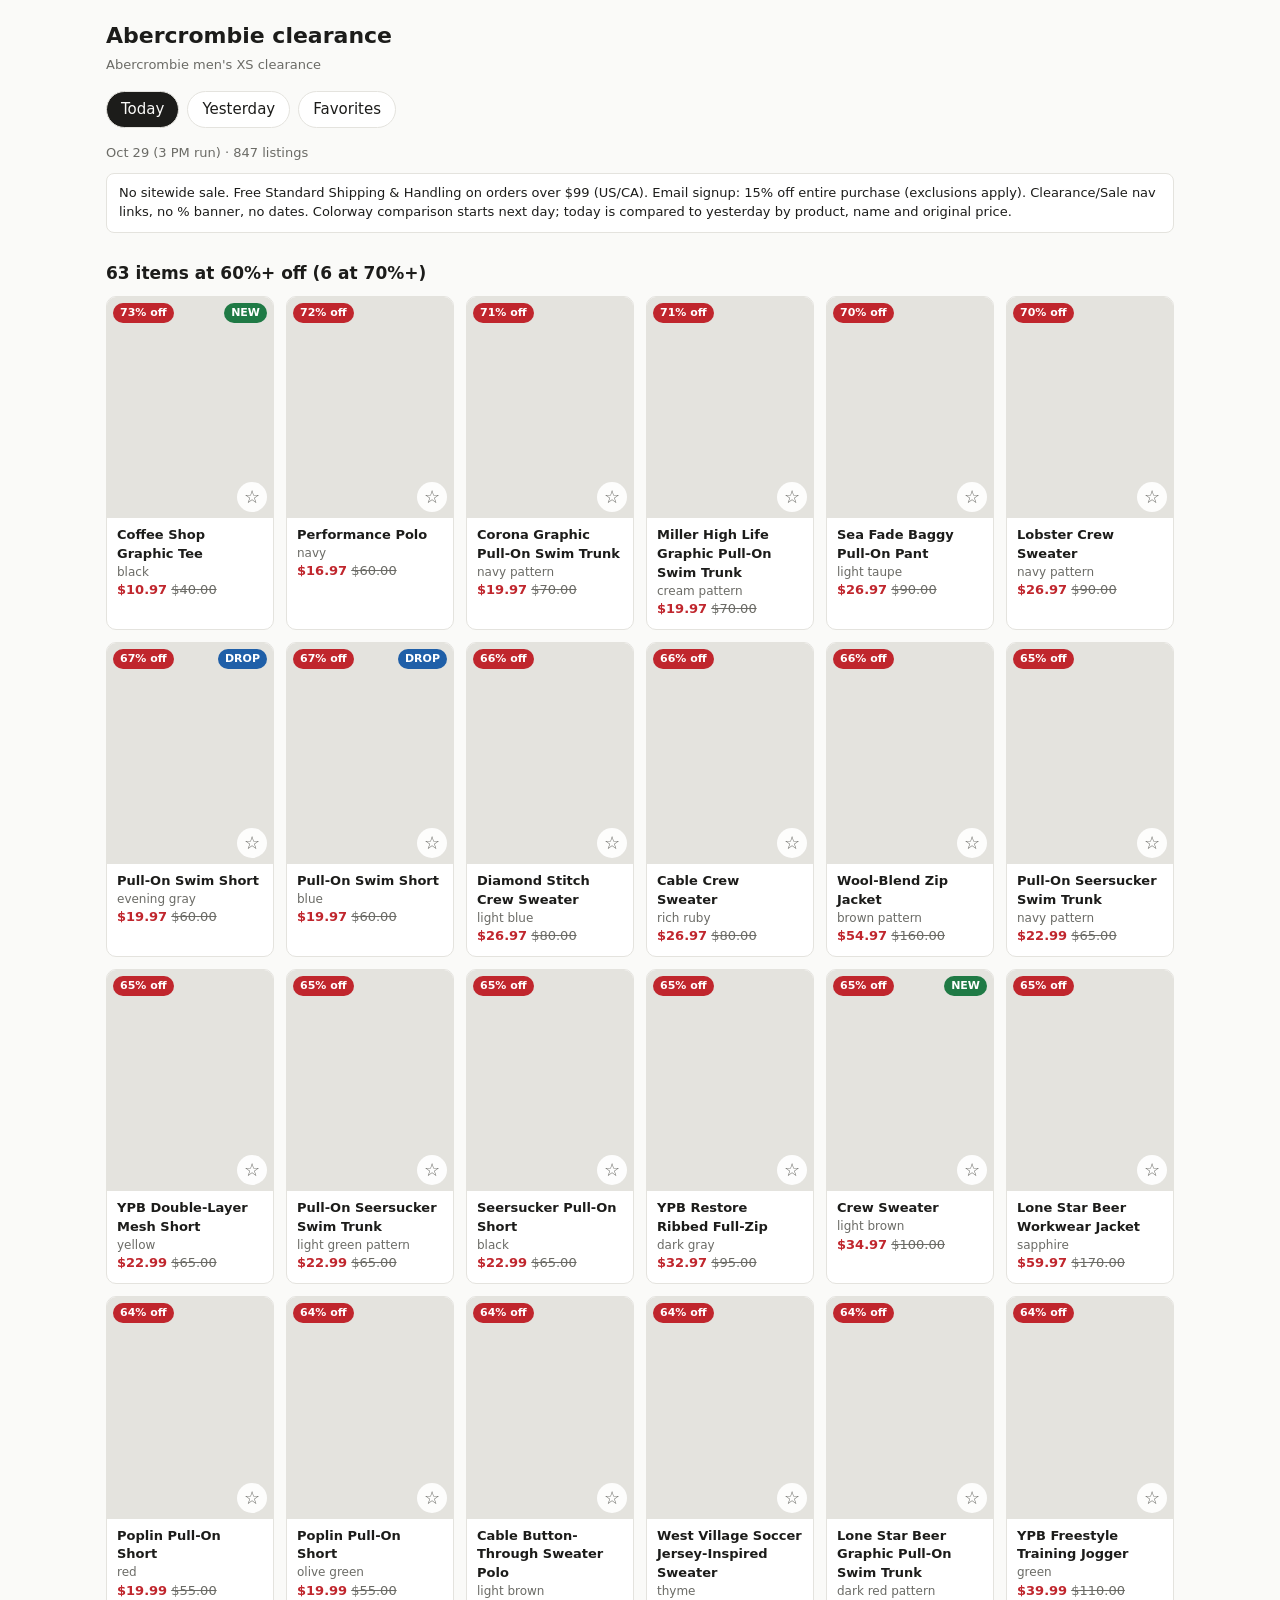
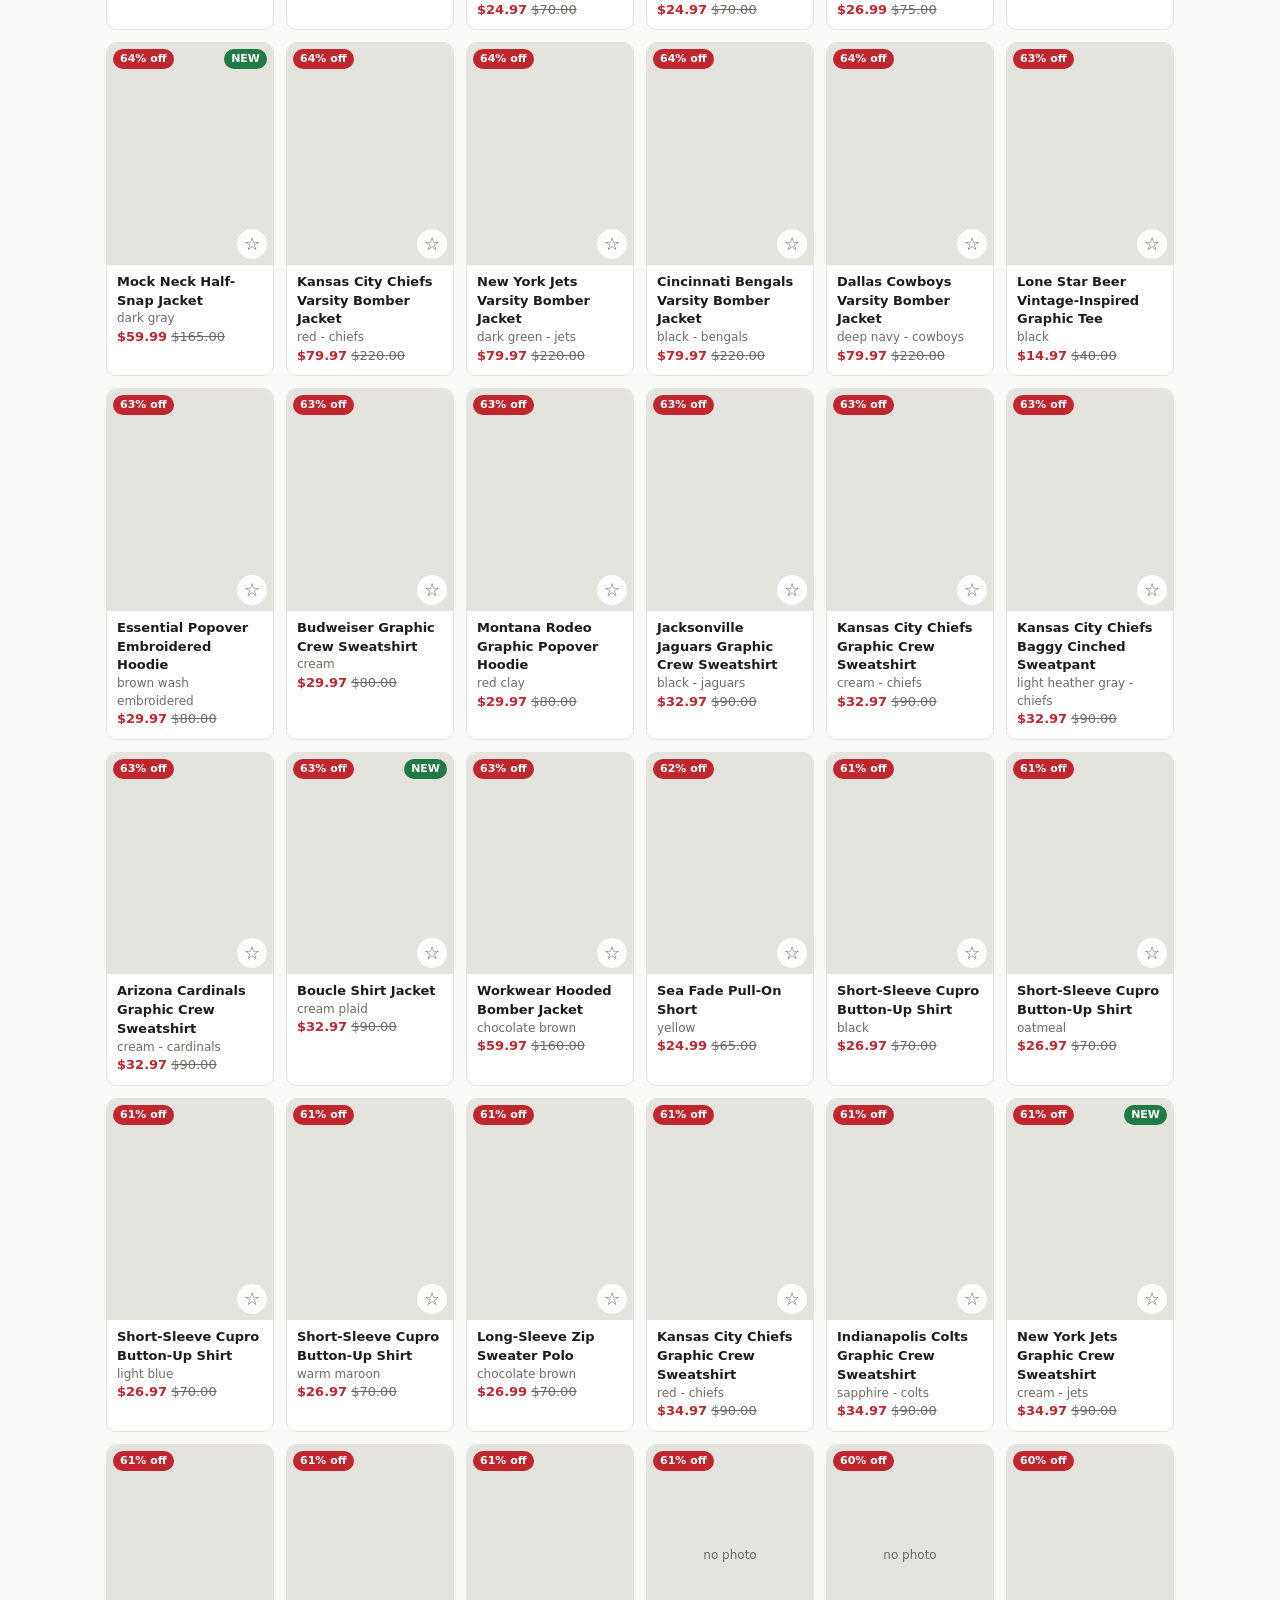
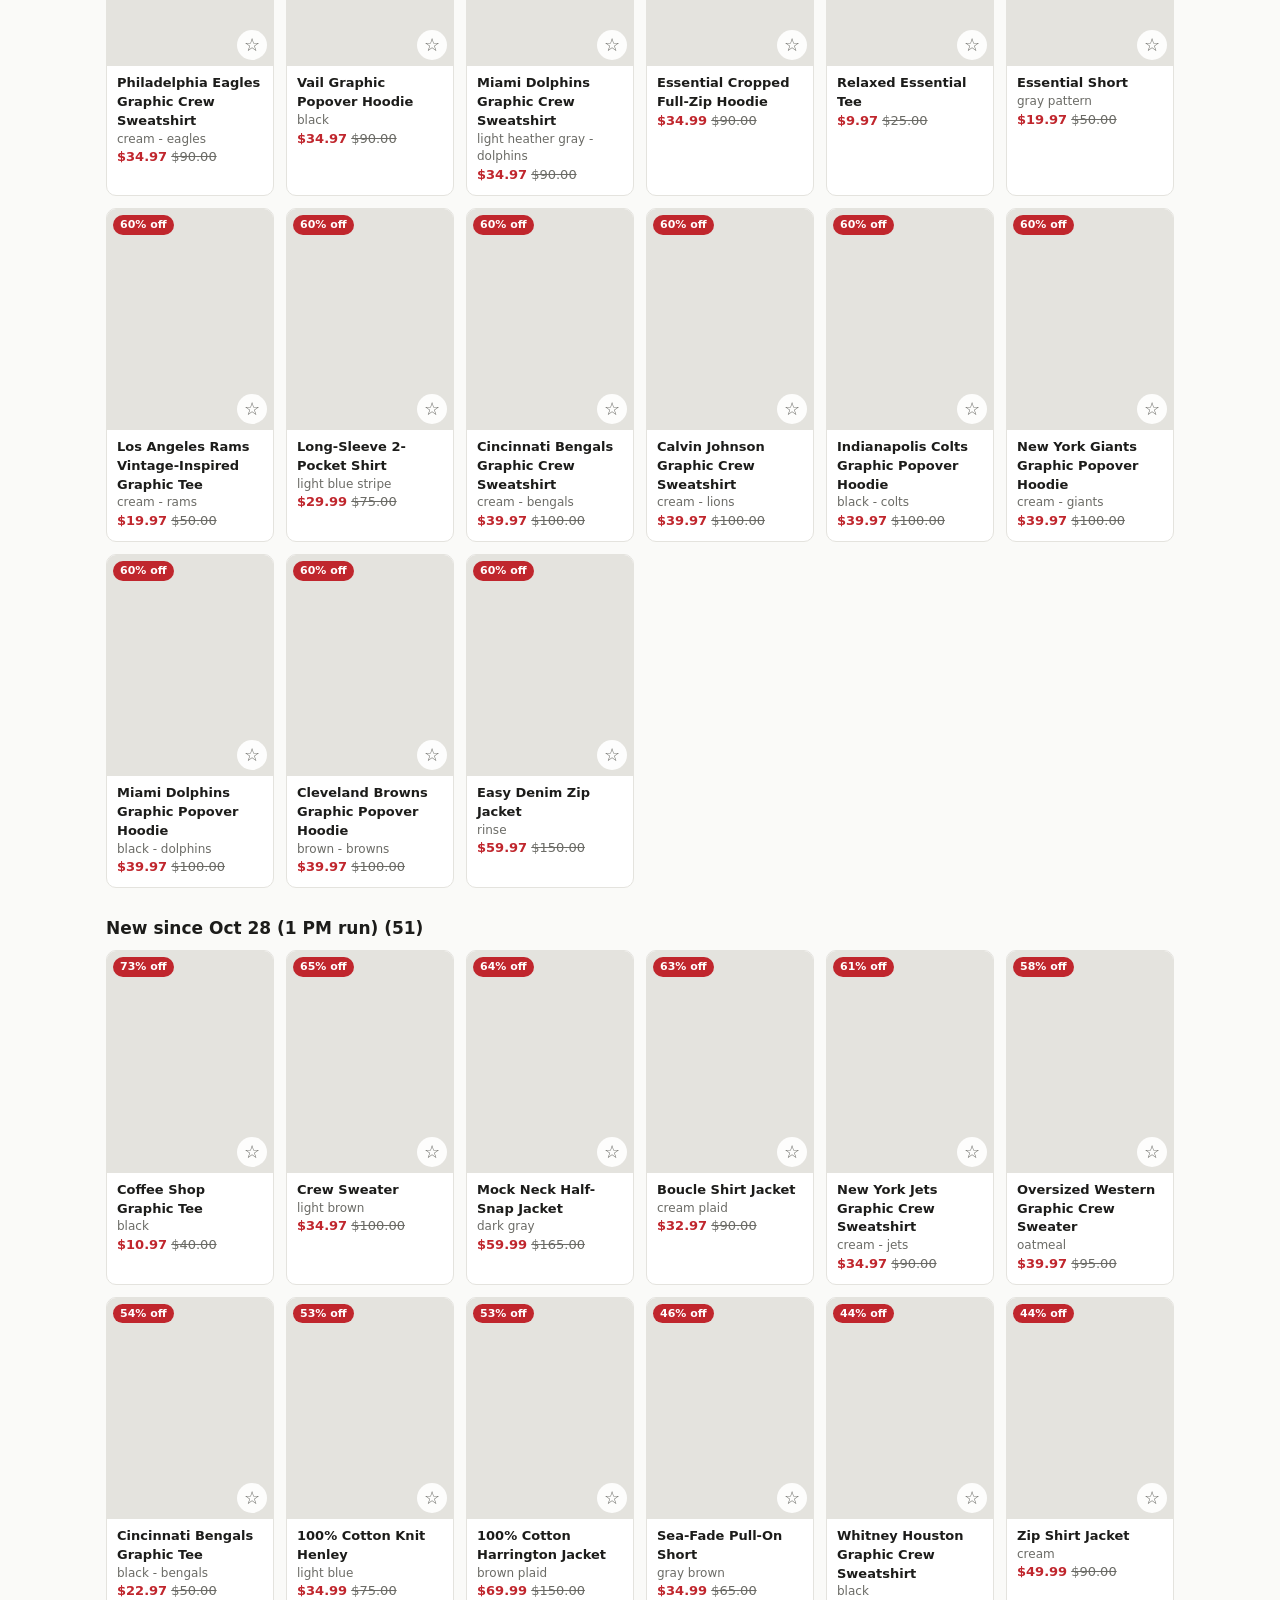
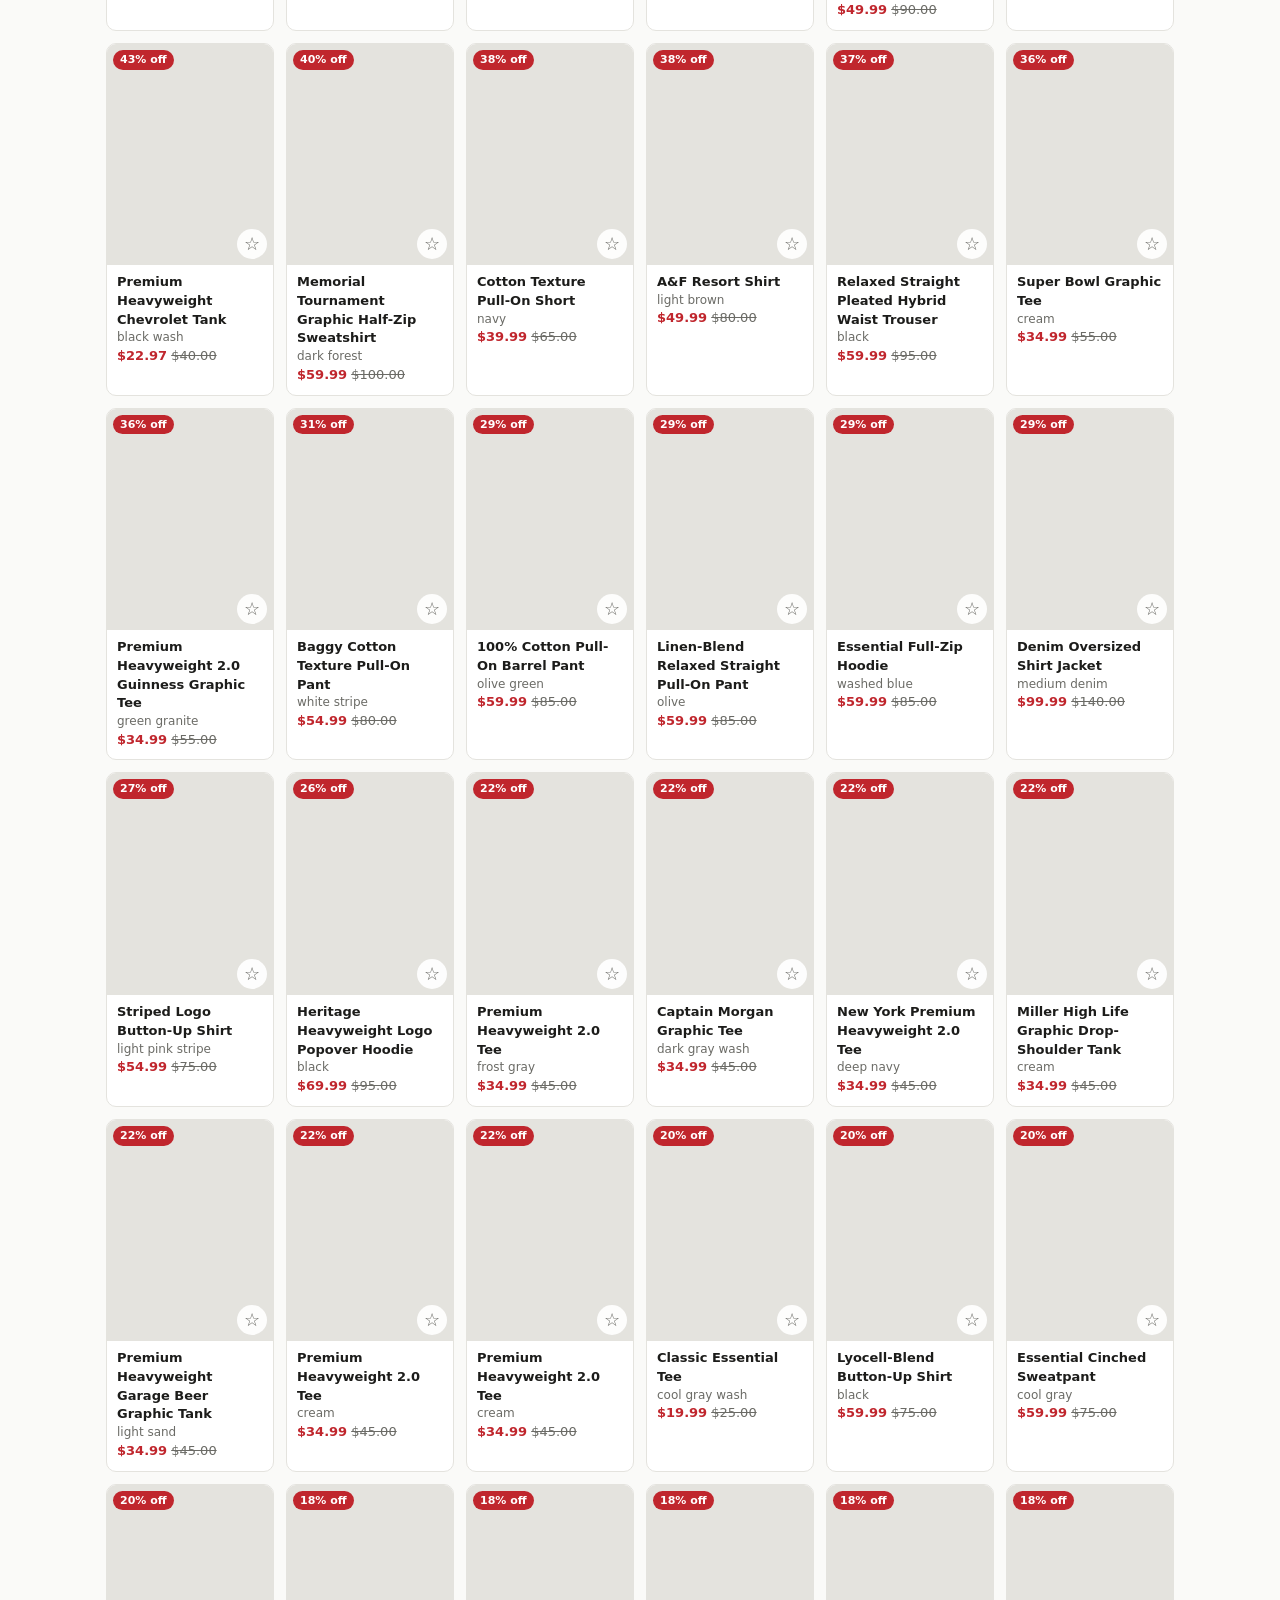
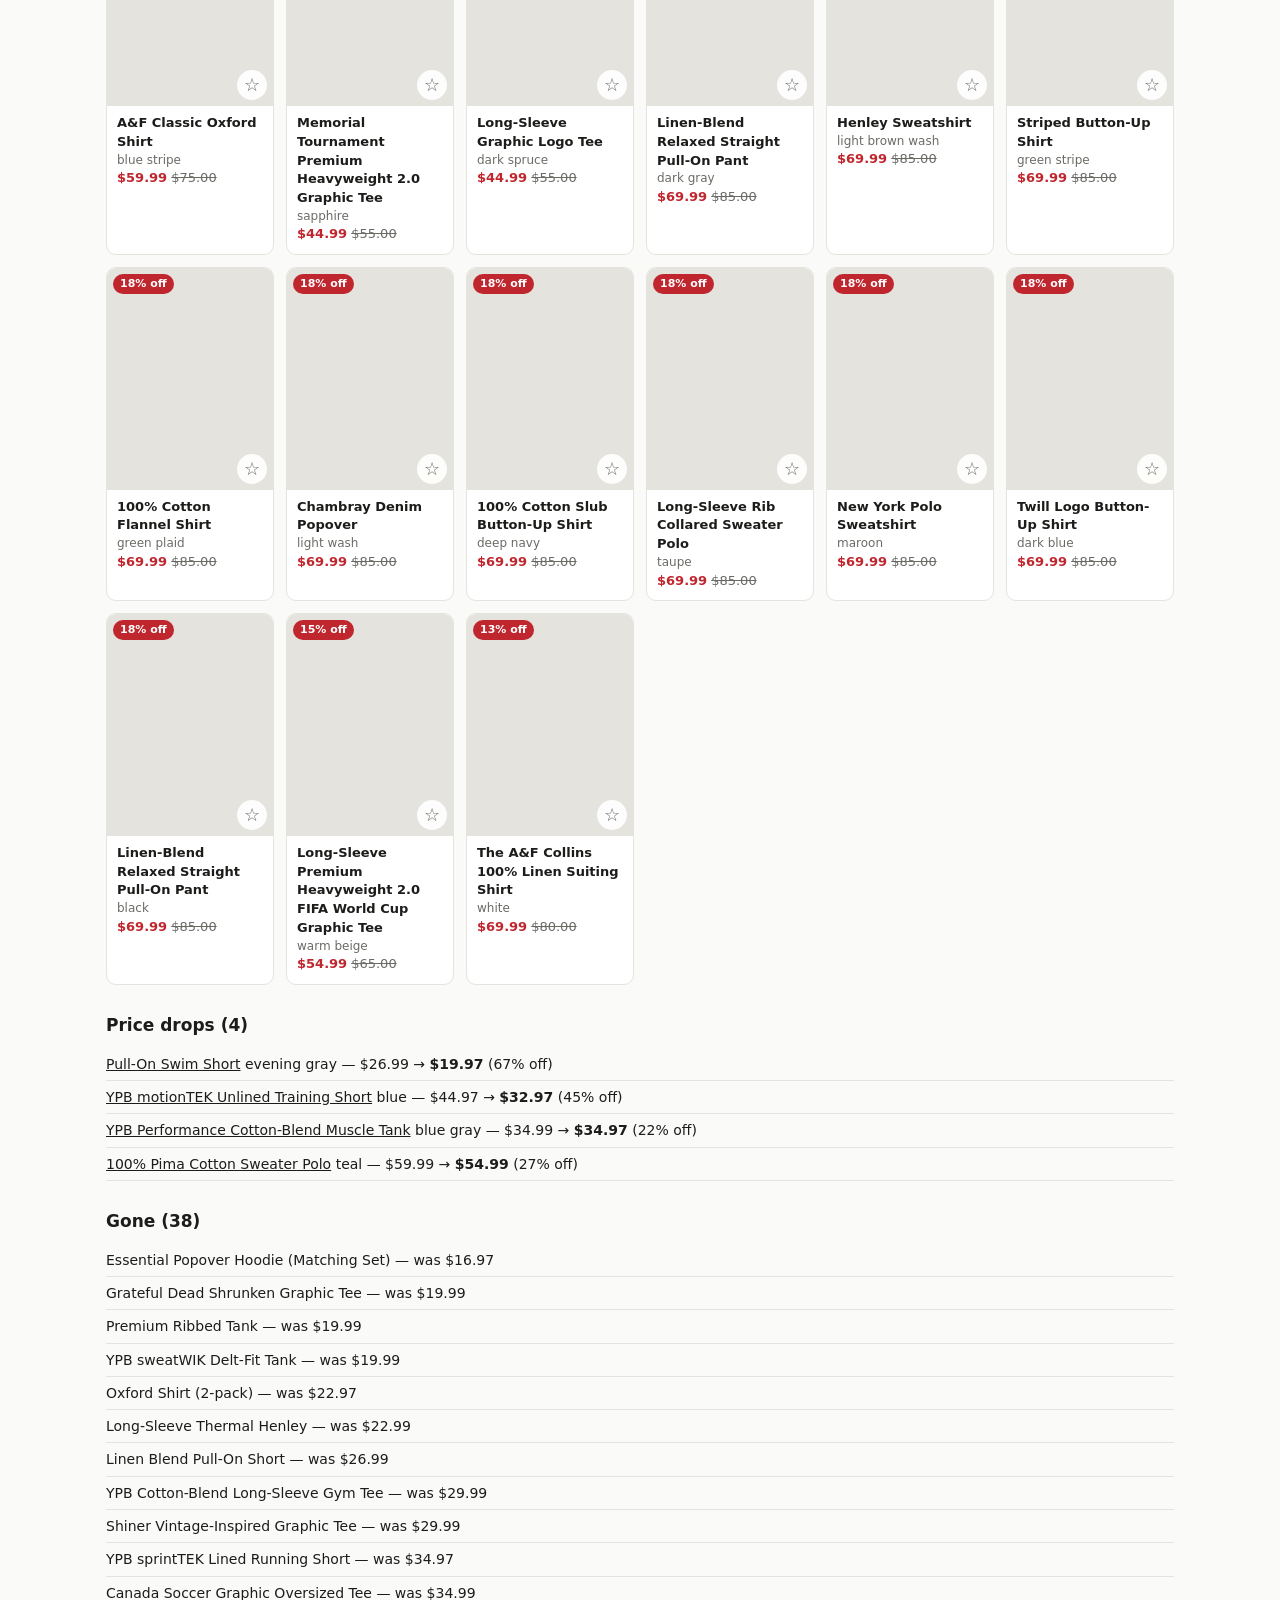
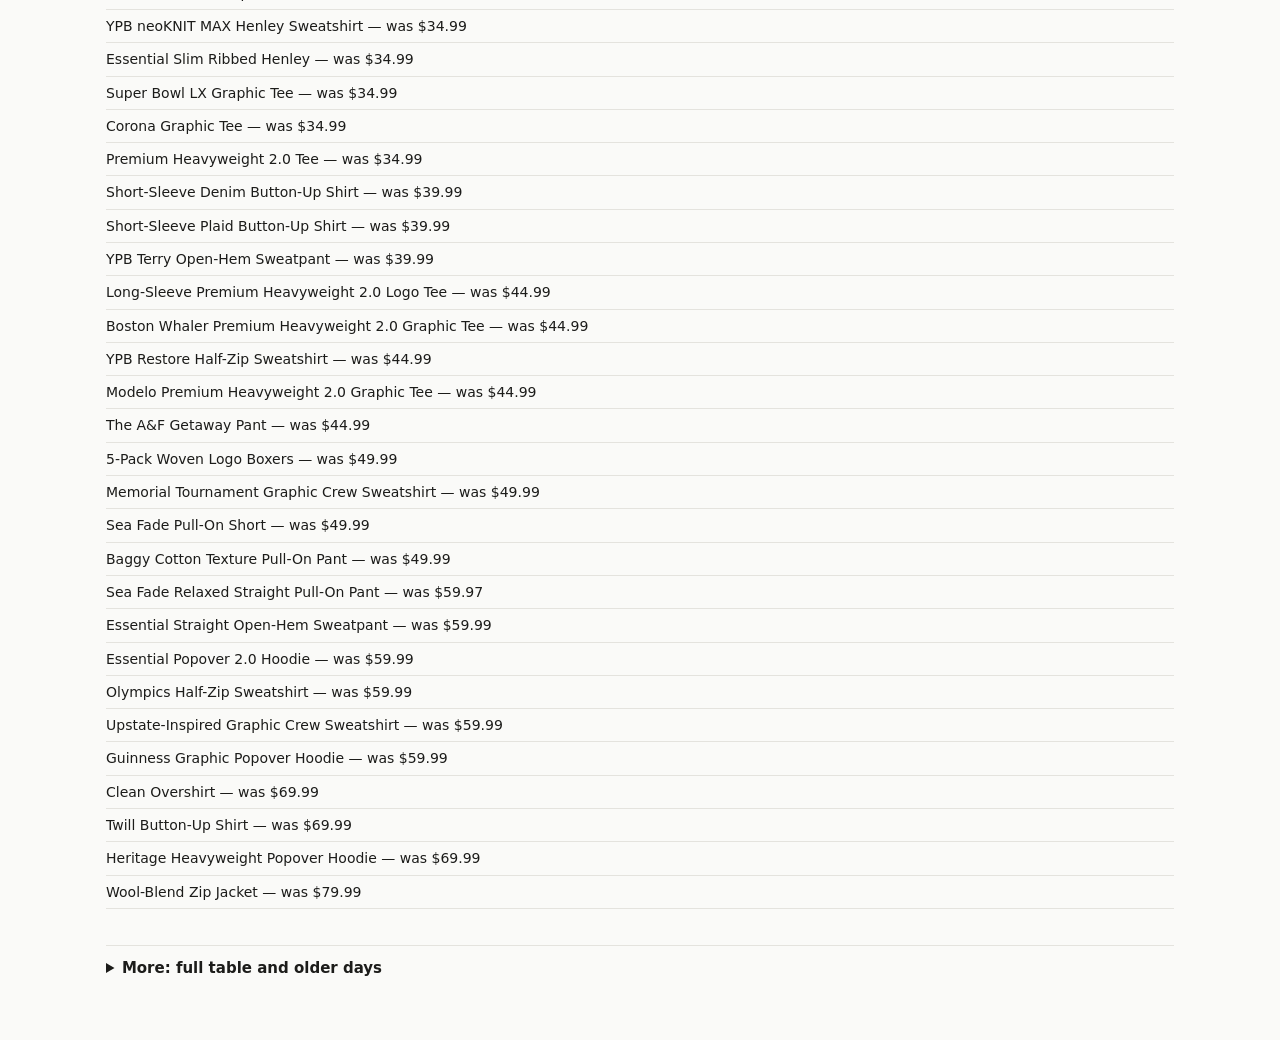
==== index.html @ b58e03b1 "Add favorites with price history over time Star items on cards and table rows (saved in localStorage" ====
<!doctype html><html lang="en"><head><meta charset="utf-8"><meta name="viewport" content="width=device-width,initial-scale=1"><title>Sale Tracker</title><link rel="stylesheet" href="styles.css"></head><body><main>
<h1 id="ttl">Sale tracker</h1><div class="sub">Abercrombie men's XS clearance</div>
<div class="tabs"><button data-k="t" aria-pressed="true">Today</button><button data-k="y">Yesterday</button><button data-k="f">Favorites</button></div>
<div id="view"></div>
<details><summary>More: full table and older days</summary>
<div class="ctl"><input id="q" placeholder="Search name, color, id"><select id="f"><option value="all">All</option><option value="60">60%+ off</option><option value="new">New today</option></select><span id="cnt" class="sub"></span></div>
<div class="tw"><table><thead><tr><th data-k="name">Item</th><th data-k="color">Color</th><th data-k="sale">Sale</th><th data-k="orig">Orig</th><th data-k="pct">Off</th></tr></thead><tbody id="tb"></tbody></table></div>
<h2>Older days</h2><ul class="l" id="older"></ul></details>
</main><script src="app.js"></script></body></html>
---- styles.css ----
:root{--bg:#fafaf8;--fg:#1c1c1a;--mut:#6b6b66;--card:#fff;--bd:#e4e3de;--red:#c0262d;--grn:#1f7a45;--blu:#1f5fa8}
@media(prefers-color-scheme:dark){:root:not([data-theme=light]){color-scheme:dark;--bg:#141413;--fg:#ecebe6;--mut:#9a9992;--card:#1e1e1c;--bd:#33332f;--red:#ff6b70;--grn:#5fd18a;--blu:#6fb1ff}}
/* dark override via toggle */
:root[data-theme=dark]{color-scheme:dark;--bg:#141413;--fg:#ecebe6;--mut:#9a9992;--card:#1e1e1c;--bd:#33332f;--red:#ff6b70;--grn:#5fd18a;--blu:#6fb1ff}
*{box-sizing:border-box}body{margin:0;background:var(--bg);color:var(--fg);font:15px/1.45 system-ui,-apple-system,Segoe UI,sans-serif}
main{max-width:1100px;margin:0 auto;padding-block:20px 60px;padding-left:max(16px,env(safe-area-inset-left,0px));padding-right:max(16px,env(safe-area-inset-right,0px))}
table{min-width:520px}.tw{overflow-x:auto}
h1{font-size:22px;margin:0 0 4px}h2{font-size:17px;margin:28px 0 10px}.sub{color:var(--mut);font-size:13px}
.tabs{display:flex;gap:8px;margin:16px 0}.tabs button{border:1px solid var(--bd);background:var(--card);color:var(--fg);padding:7px 14px;border-radius:99px;font:inherit;cursor:pointer}
.tabs button[aria-pressed=true]{background:var(--fg);color:var(--bg)}
.grid{display:grid;grid-template-columns:repeat(auto-fill,minmax(160px,1fr));gap:12px}
.card{background:var(--card);border:1px solid var(--bd);border-radius:10px;overflow:hidden;text-decoration:none;color:inherit;display:flex;flex-direction:column}
.ph{aspect-ratio:3/4;background:var(--bd);display:flex;align-items:center;justify-content:center;color:var(--mut);font-size:12px;position:relative}
.ph img{width:100%;height:100%;object-fit:cover;display:block}
.tag{position:absolute;top:6px;left:6px;font-size:11px;font-weight:700;padding:2px 7px;border-radius:99px;color:#fff;background:var(--red)}
.tag.n{background:var(--grn);left:auto;right:6px}.tag.d{background:var(--blu);left:auto;right:6px}
.info{padding:8px 10px 10px;font-size:13px}.nm{font-weight:600}.cl{color:var(--mut);font-size:12px}
.pr b{color:var(--red)}.pr s{color:var(--mut);margin-left:4px}
ul.l{list-style:none;padding:0;margin:0}ul.l li{padding:6px 0;border-bottom:1px solid var(--bd);font-size:14px}ul.l a{color:inherit}
.empty{color:var(--mut)}.note{background:var(--card);border:1px solid var(--bd);border-radius:8px;padding:10px 12px;font-size:13px;margin:10px 0}
details{margin-top:36px;border-top:1px solid var(--bd);padding-top:12px}summary{cursor:pointer;font-weight:600}
.ctl{display:flex;flex-wrap:wrap;gap:8px;margin:12px 0}.ctl input,.ctl select{font:inherit;padding:6px 10px;border:1px solid var(--bd);border-radius:6px;background:var(--card);color:var(--fg)}
table{width:100%;border-collapse:collapse;font-size:13px}th,td{text-align:left;padding:5px 6px;border-bottom:1px solid var(--bd)}th{cursor:pointer}td a{color:inherit}

.fav{cursor:pointer;user-select:none;color:#6b6b66;font-size:18px;line-height:1}.fav[aria-pressed=true]{color:#e0a100}
.ph .fav{position:absolute;right:6px;bottom:6px;width:30px;height:30px;border-radius:50%;background:rgba(255,255,255,.92);display:flex;align-items:center;justify-content:center}
td .fav{margin-right:4px}
.hist{margin-top:6px}.spark{display:block;margin-bottom:4px}.spark polyline{fill:none;stroke:var(--blu);stroke-width:1.8;stroke-linejoin:round}
.chg{font-weight:600}.chg.dn{color:var(--grn)}.chg.up{color:var(--red)}.hist .sub{margin-top:2px}
.nw{white-space:nowrap}
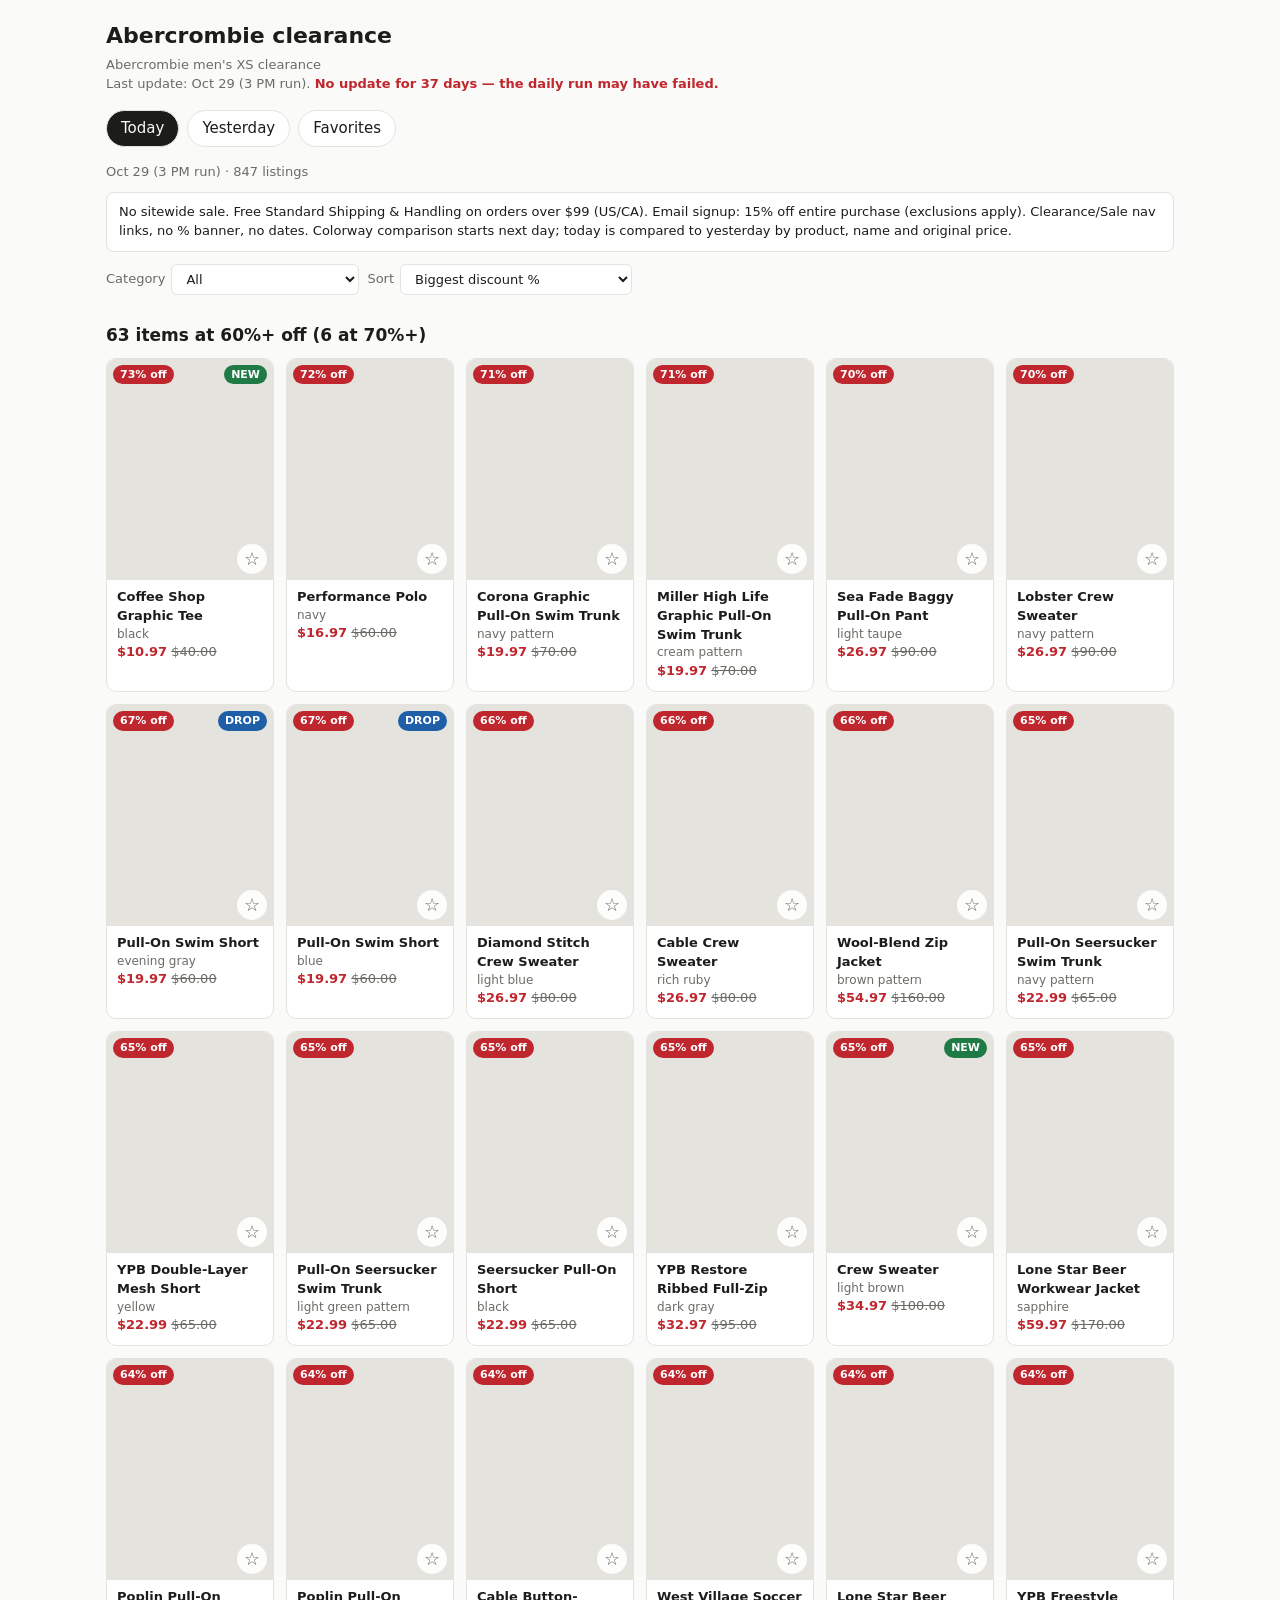
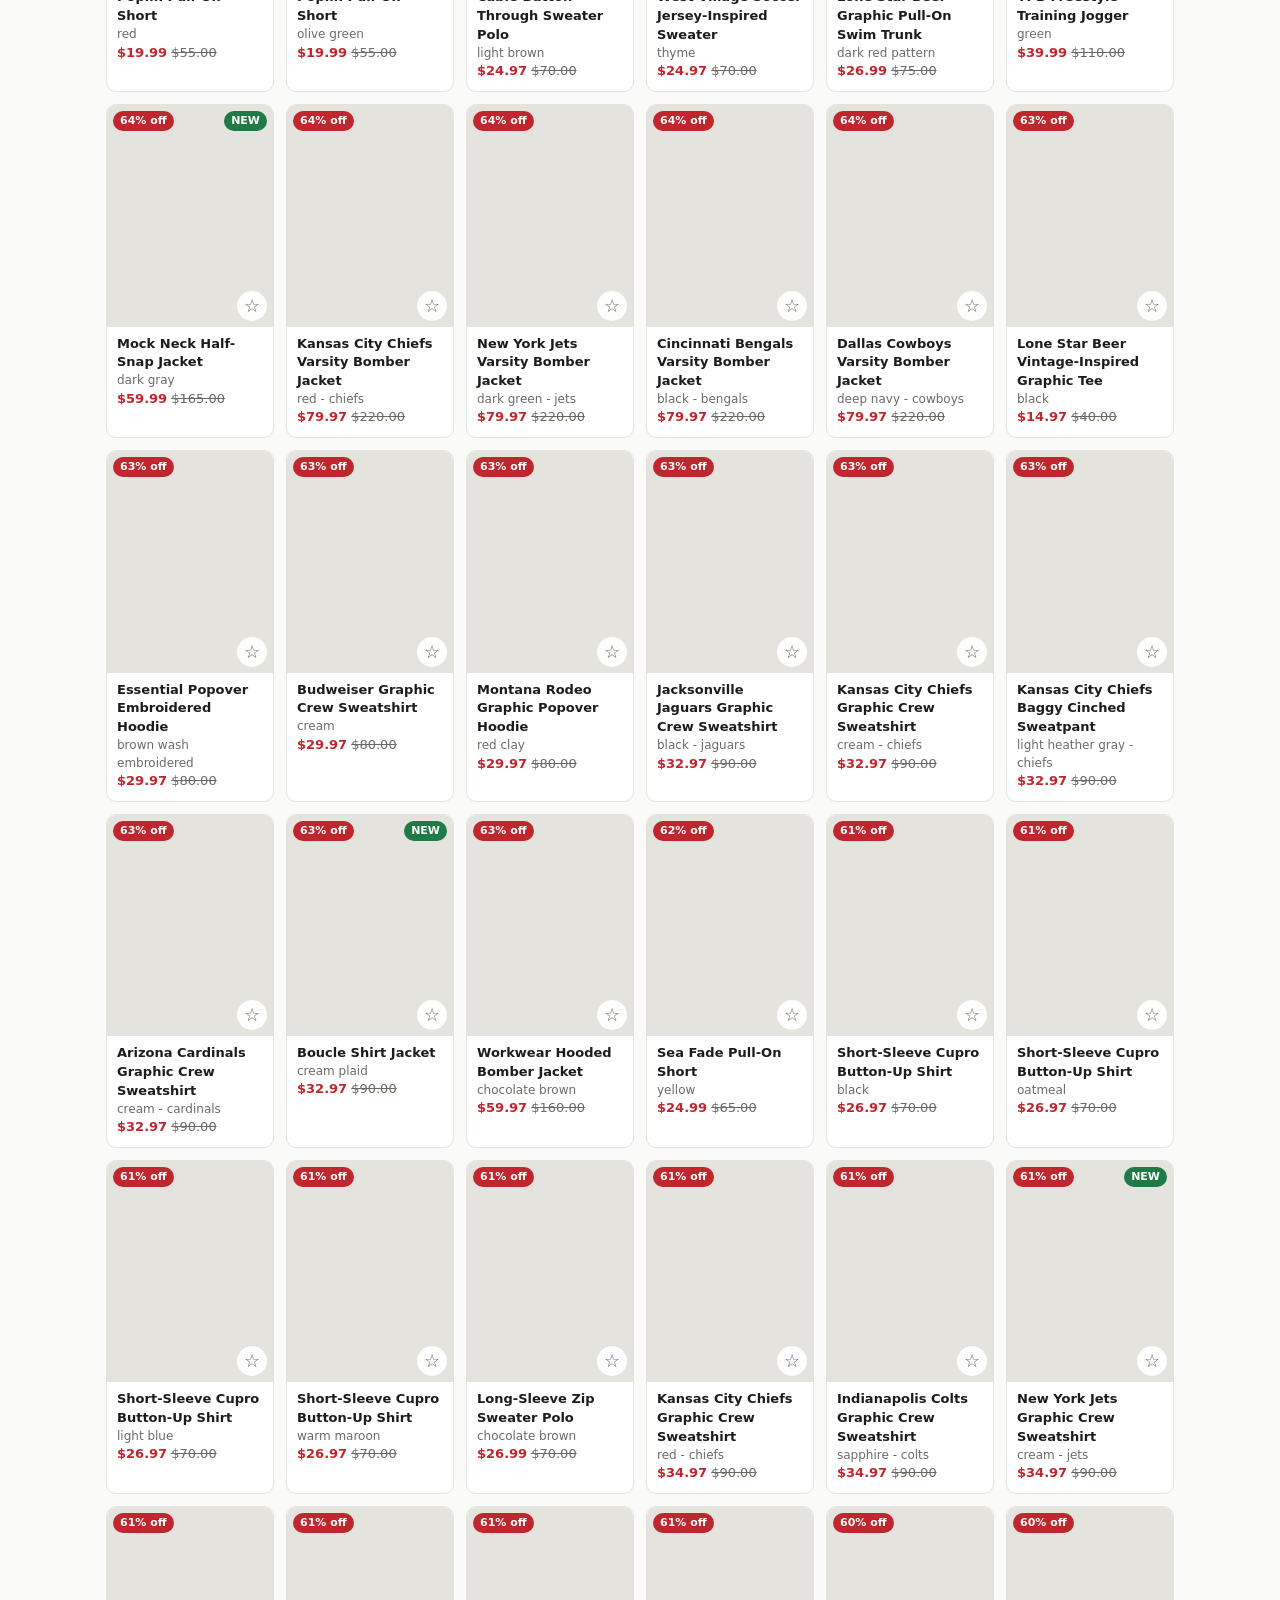
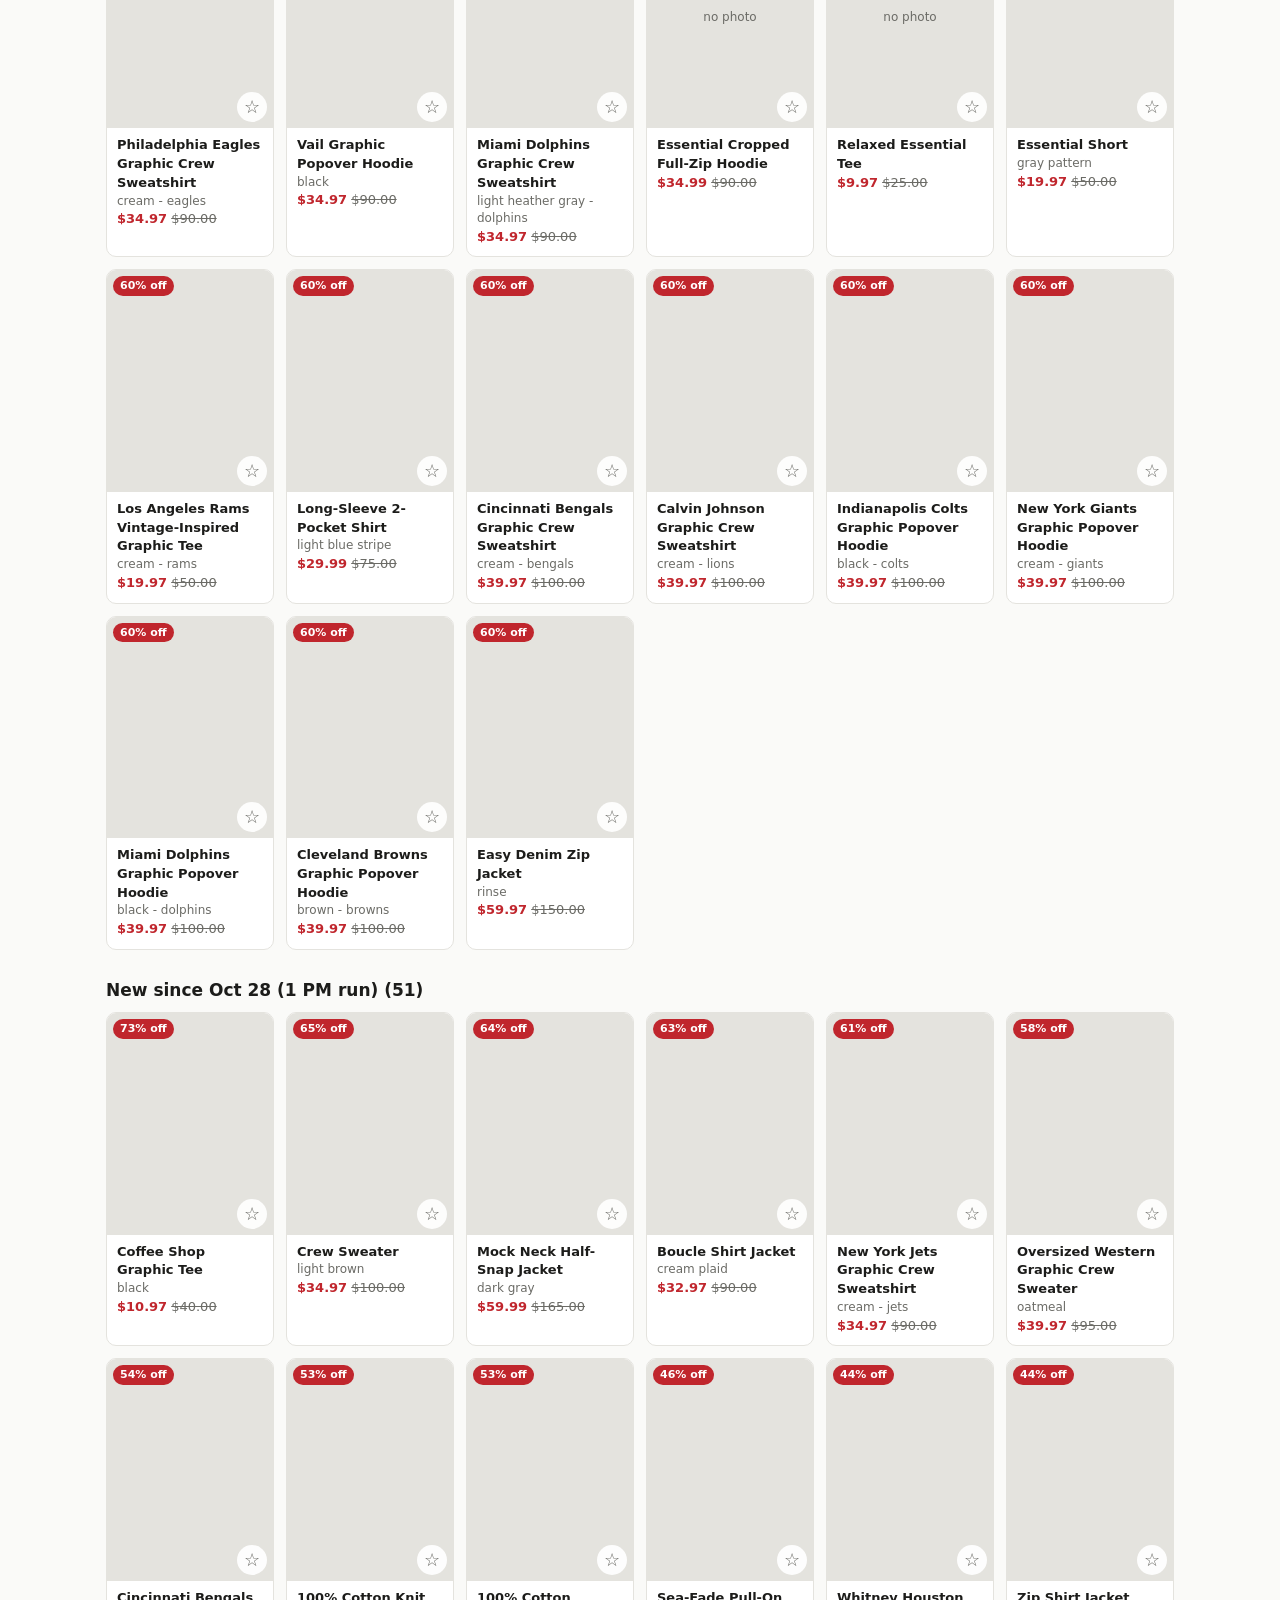
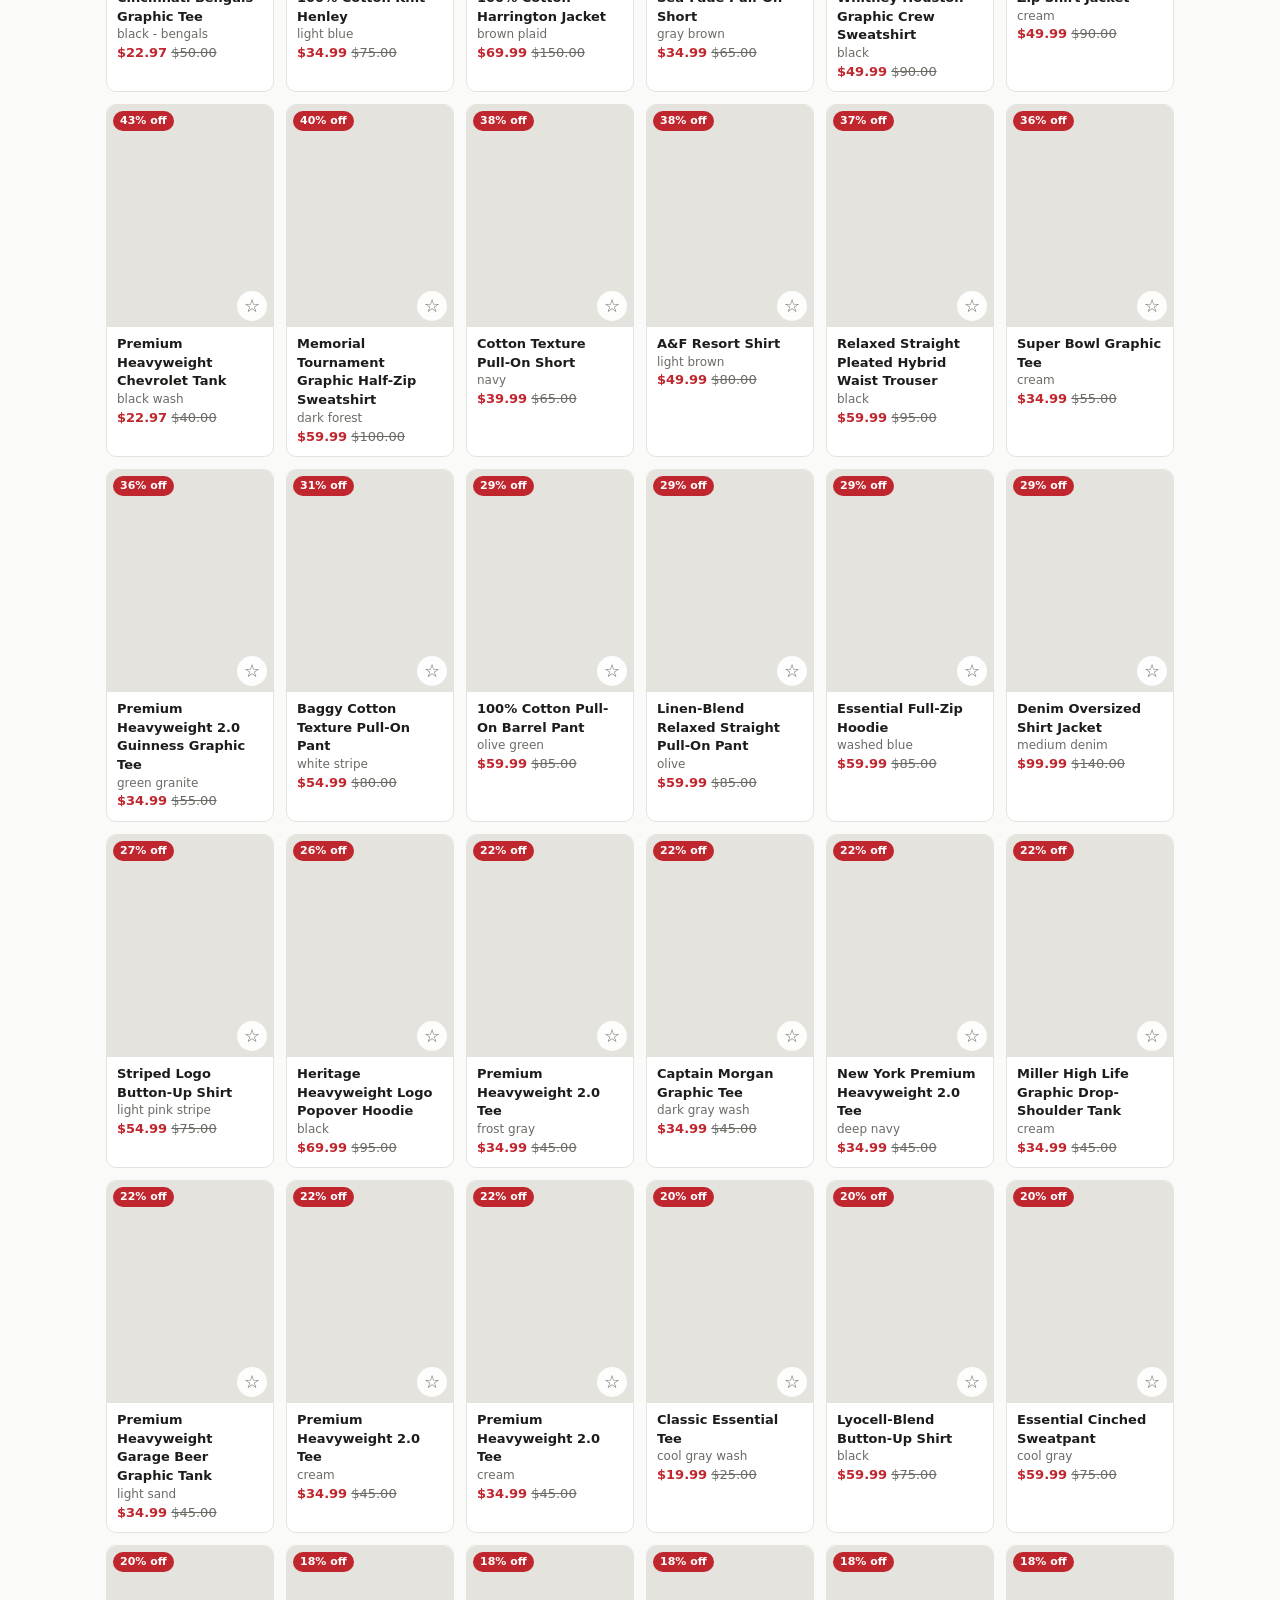
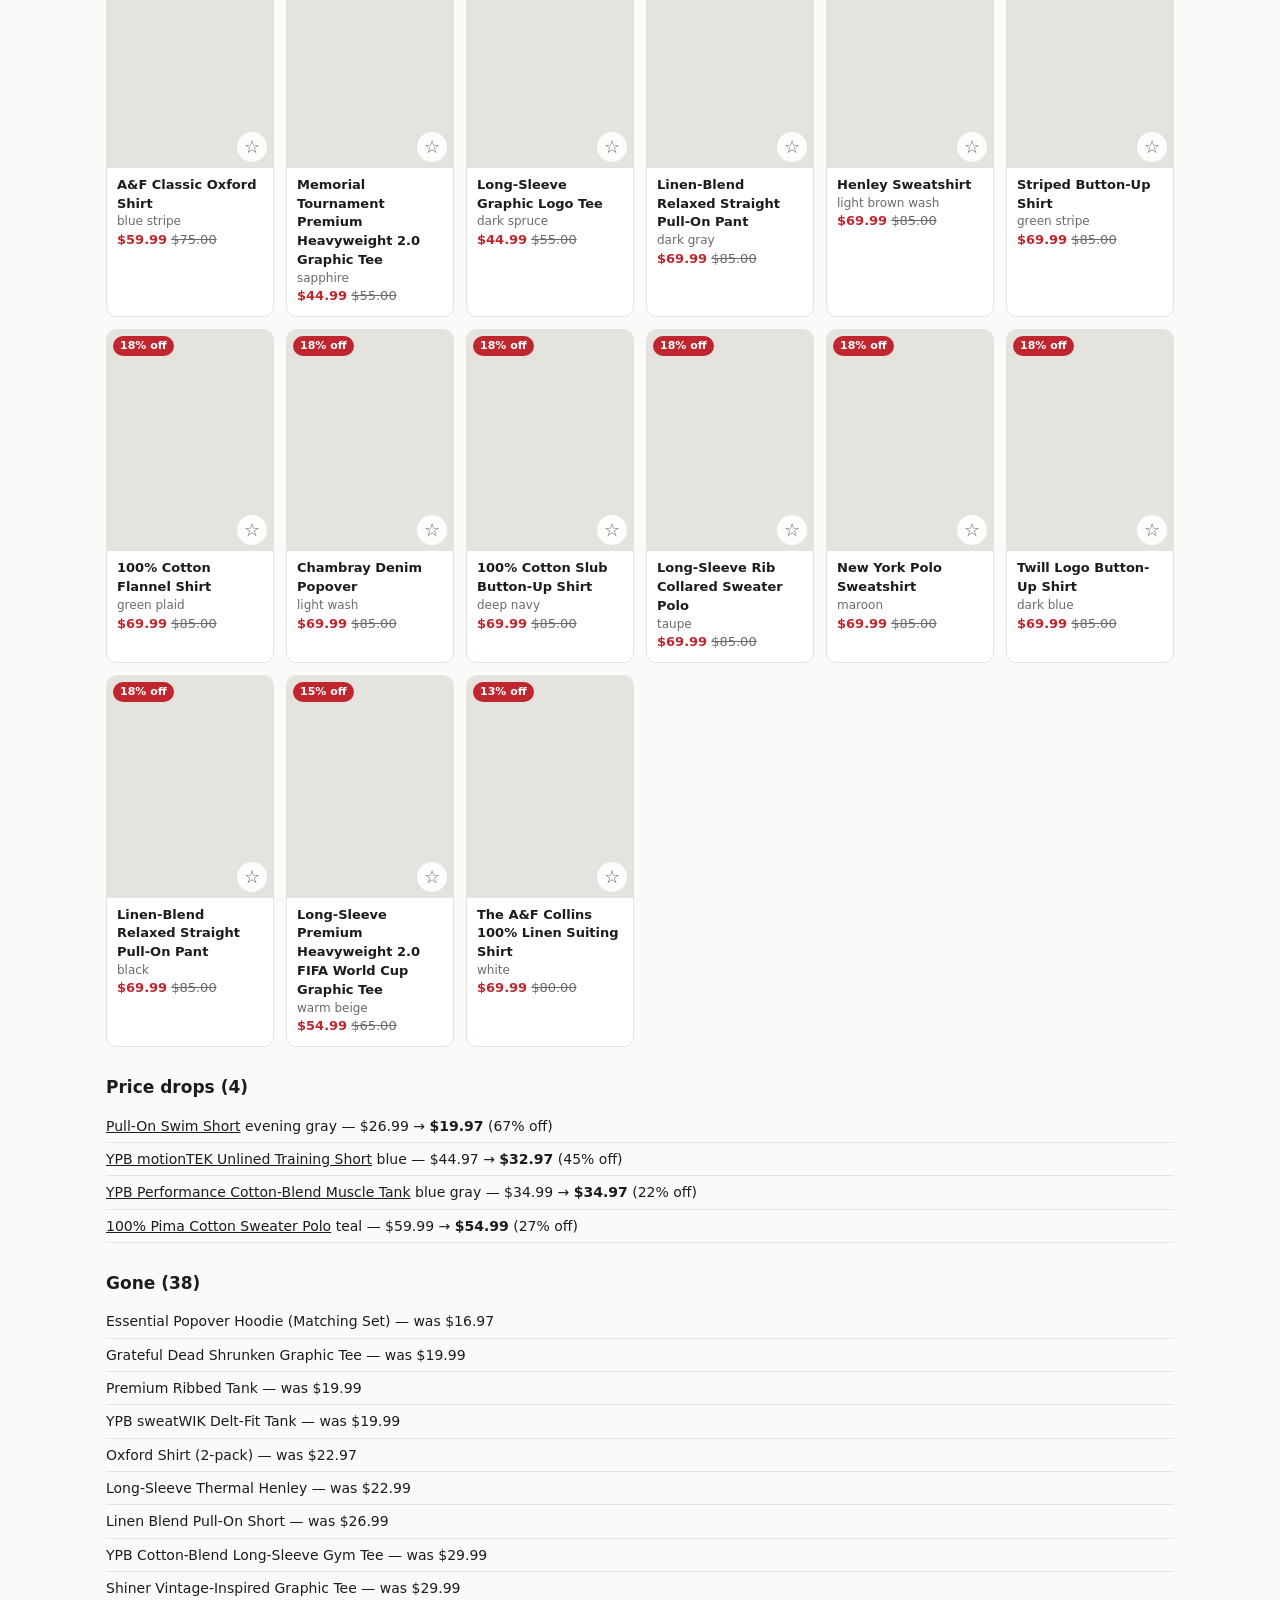
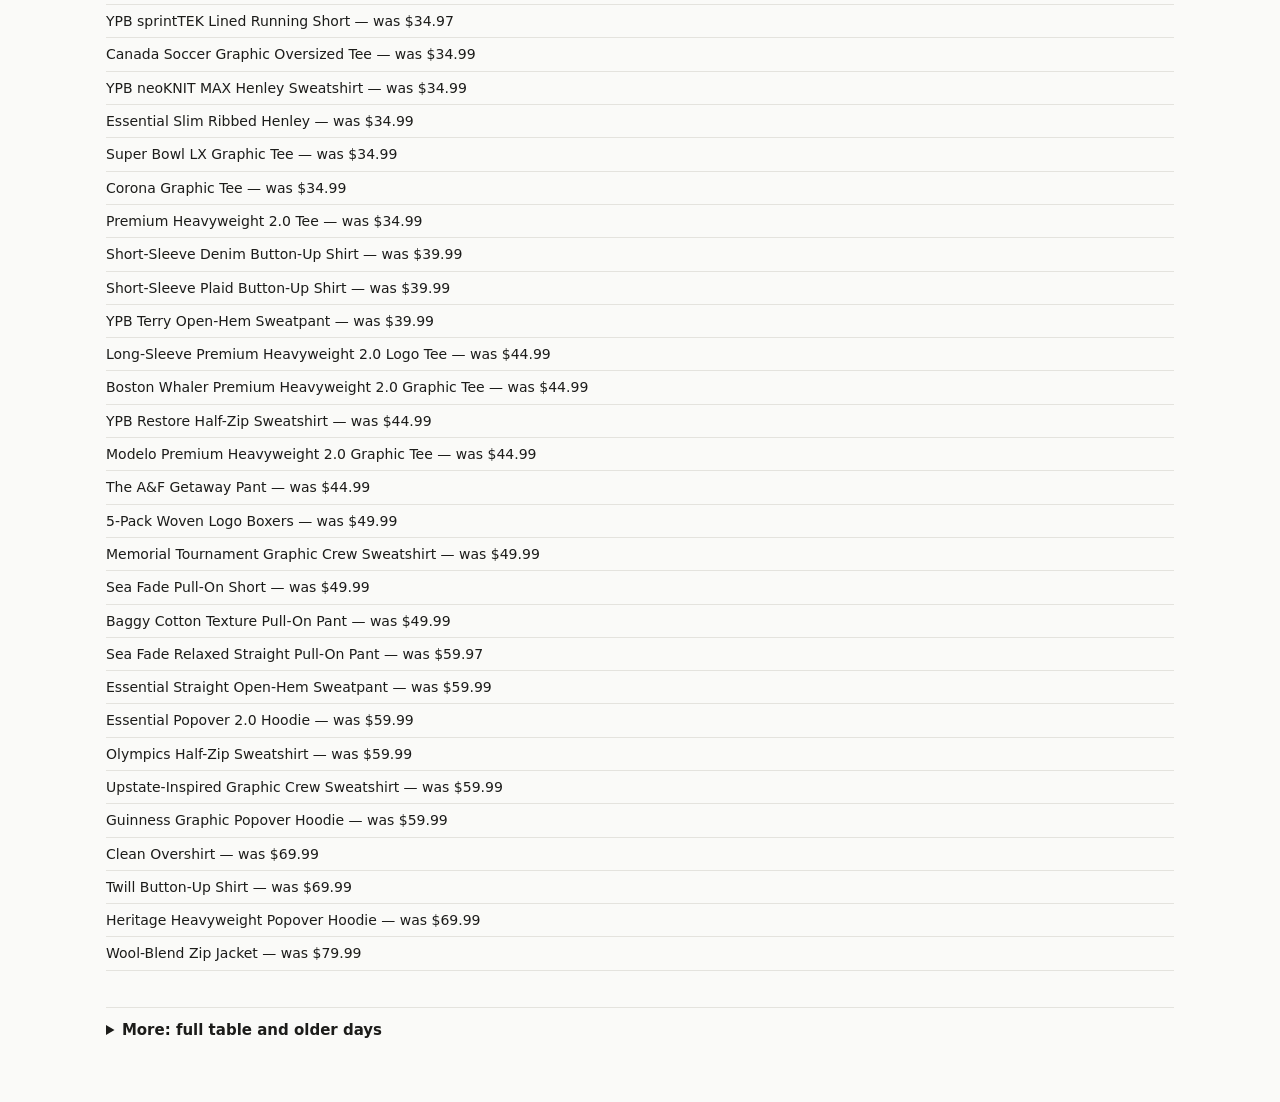
==== commit 7a4df4c0: "Add category filter/sort, watch list sync, last-updated line, archive support - Category and sort co" ====
--- a/index.html
+++ b/index.html
@@ -1,5 +1,5 @@
 <!doctype html><html lang="en"><head><meta charset="utf-8"><meta name="viewport" content="width=device-width,initial-scale=1"><title>Sale Tracker</title><link rel="stylesheet" href="styles.css"></head><body><main>
-<h1 id="ttl">Sale tracker</h1><div class="sub">Abercrombie men's XS clearance</div>
+<h1 id="ttl">Sale tracker</h1><div class="sub">Abercrombie men's XS clearance</div><div class="sub" id="upd"></div>
 <div class="tabs"><button data-k="t" aria-pressed="true">Today</button><button data-k="y">Yesterday</button><button data-k="f">Favorites</button></div>
 <div id="view"></div>
 <details><summary>More: full table and older days</summary>
--- a/styles.css
+++ b/styles.css
@@ -28,3 +28,5 @@
 .hist{margin-top:6px}.spark{display:block;margin-bottom:4px}.spark polyline{fill:none;stroke:var(--blu);stroke-width:1.8;stroke-linejoin:round}
 .chg{font-weight:600}.chg.dn{color:var(--grn)}.chg.up{color:var(--red)}.hist .sub{margin-top:2px}
 .nw{white-space:nowrap}
+.warn{color:var(--red)}
+.ctl label{display:flex;align-items:center;gap:6px}.ctl button,.fsync button{font:inherit;padding:6px 10px;border:1px solid var(--bd);border-radius:6px;background:var(--card);color:var(--fg);cursor:pointer}.fsync .ctl a{color:var(--blu);align-self:center}
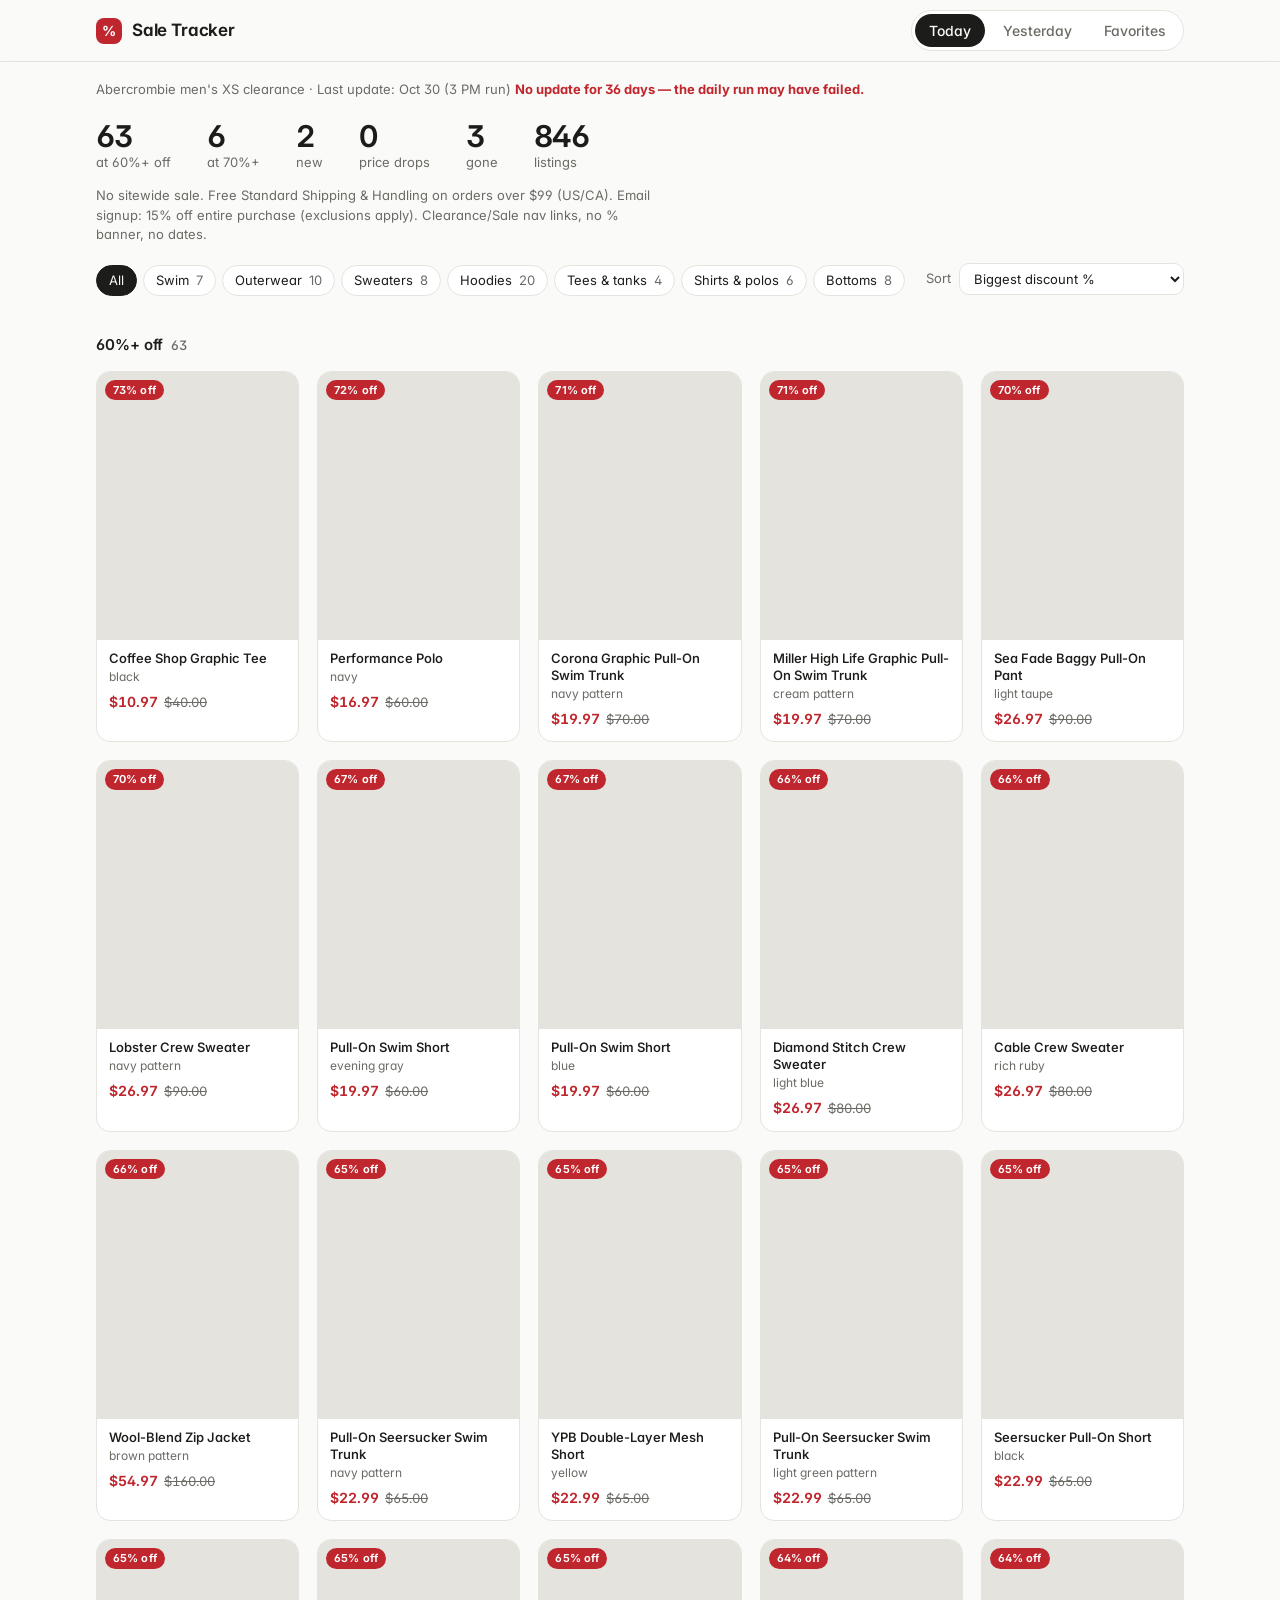
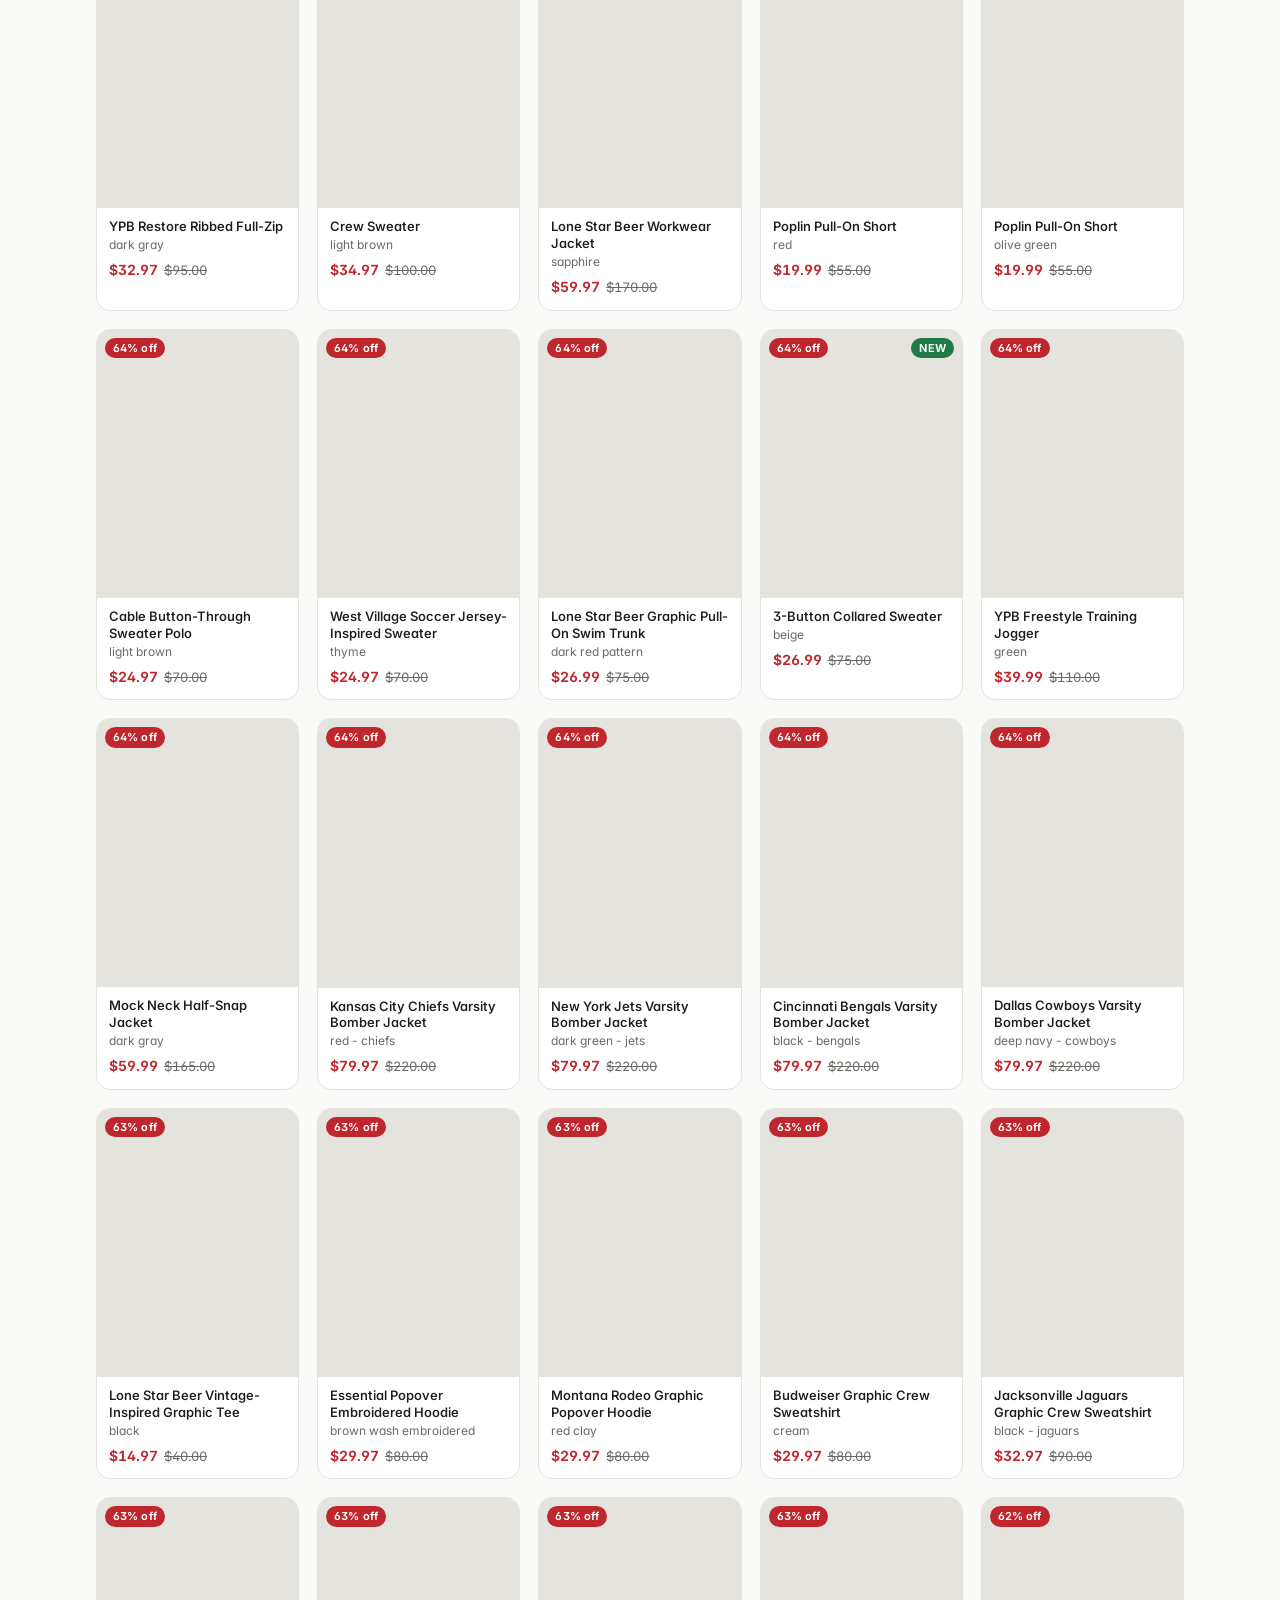
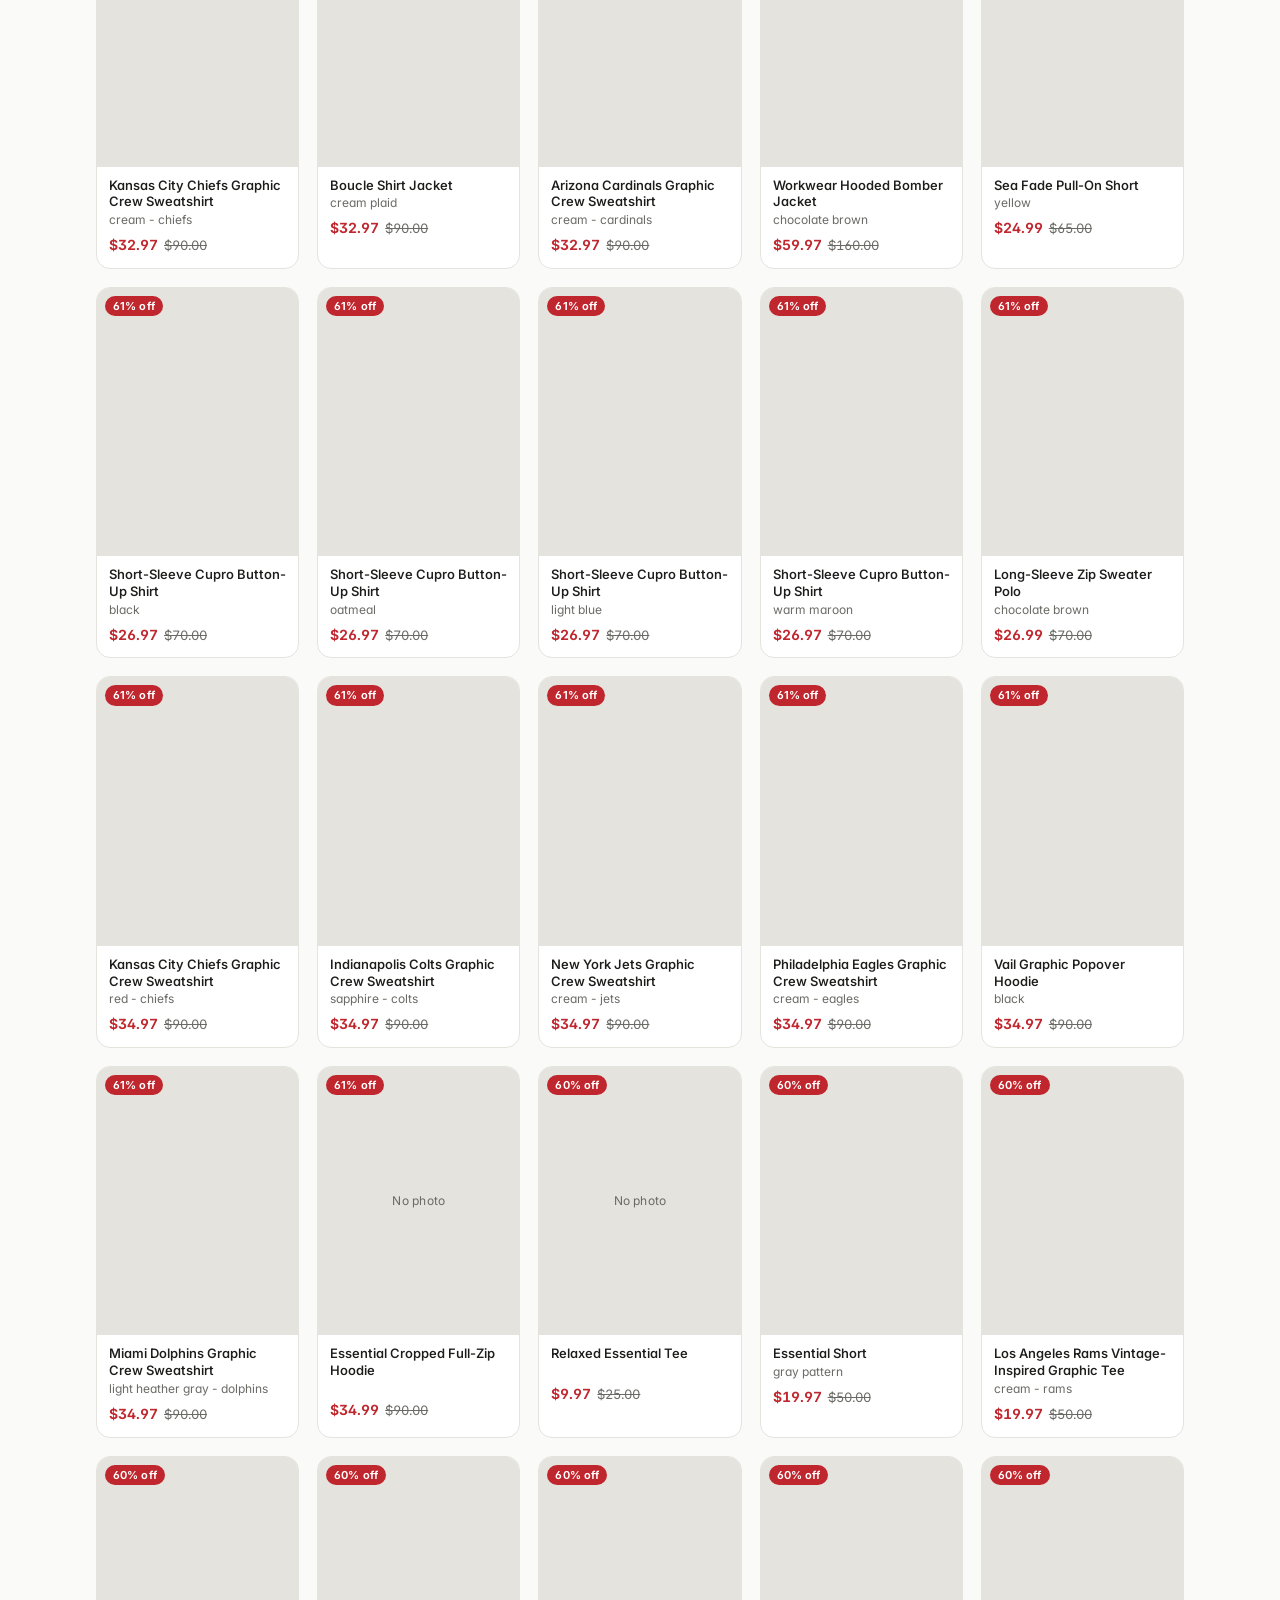
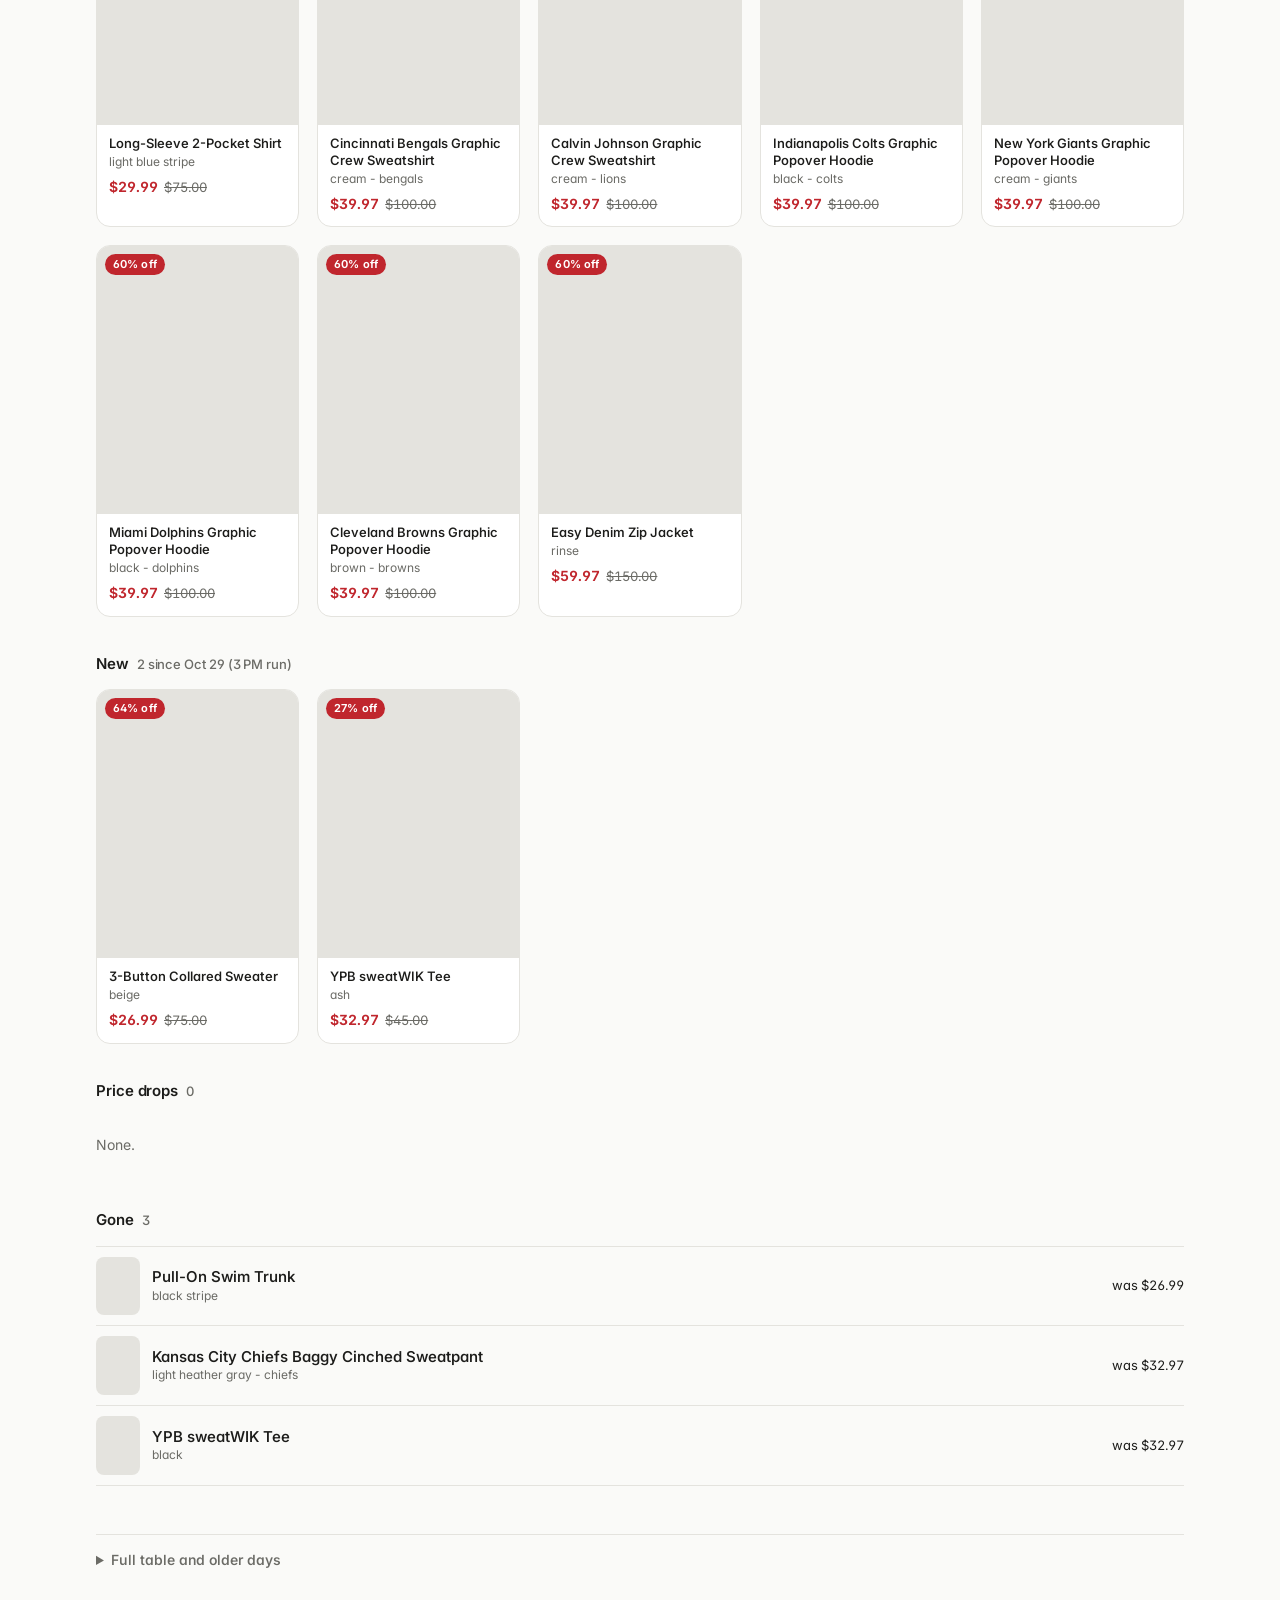
==== commit b0d79f41: "Redesign: minimal look, Inter font, sticky header, stats, chips, refined cards - Same color tokens; " ====
--- a/index.html
+++ b/index.html
@@ -1,9 +1,35 @@
-<!doctype html><html lang="en"><head><meta charset="utf-8"><meta name="viewport" content="width=device-width,initial-scale=1"><title>Sale Tracker</title><link rel="stylesheet" href="styles.css"></head><body><main>
-<h1 id="ttl">Sale tracker</h1><div class="sub">Abercrombie men's XS clearance</div><div class="sub" id="upd"></div>
-<div class="tabs"><button data-k="t" aria-pressed="true">Today</button><button data-k="y">Yesterday</button><button data-k="f">Favorites</button></div>
-<div id="view"></div>
-<details><summary>More: full table and older days</summary>
-<div class="ctl"><input id="q" placeholder="Search name, color, id"><select id="f"><option value="all">All</option><option value="60">60%+ off</option><option value="new">New today</option></select><span id="cnt" class="sub"></span></div>
+<!doctype html>
+<html lang="en">
+<head>
+<meta charset="utf-8">
+<meta name="viewport" content="width=device-width,initial-scale=1">
+<title>Sale Tracker</title>
+<meta name="description" content="Daily price tracker for Abercrombie men's XS clearance: 60%+ off, new arrivals, price drops and favorites.">
+<meta name="theme-color" content="#fafaf8" media="(prefers-color-scheme: light)">
+<meta name="theme-color" content="#141413" media="(prefers-color-scheme: dark)">
+<meta property="og:type" content="website">
+<meta property="og:title" content="Sale Tracker">
+<meta property="og:description" content="Daily price tracker for Abercrombie men's XS clearance: 60%+ off, new arrivals, price drops and favorites.">
+<meta name="twitter:card" content="summary">
+<link rel="icon" href="data:image/svg+xml,%3Csvg xmlns='http://www.w3.org/2000/svg' viewBox='0 0 32 32'%3E%3Crect width='32' height='32' rx='8' fill='%23c0262d'/%3E%3Ccircle cx='11' cy='11' r='2.8' fill='white'/%3E%3Ccircle cx='21' cy='21' r='2.8' fill='white'/%3E%3Cpath d='M22 9L10 23' stroke='white' stroke-width='2.4' stroke-linecap='round'/%3E%3C/svg%3E">
+<link rel="preconnect" href="https://fonts.googleapis.com">
+<link rel="preconnect" href="https://fonts.gstatic.com" crossorigin>
+<link rel="stylesheet" href="https://fonts.googleapis.com/css2?family=Inter:wght@400;500;600;700&amp;display=swap">
+<link rel="stylesheet" href="styles.css">
+</head>
+<body>
+<header class="top"><div class="bar">
+<div class="brand"><span class="logo" aria-hidden="true">%</span><h1 id="ttl">Sale Tracker</h1></div>
+<nav class="tabs" aria-label="Views"><button data-k="t" aria-pressed="true">Today</button><button data-k="y">Yesterday</button><button data-k="f">Favorites</button></nav>
+</div></header>
+<main>
+<p class="intro">Abercrombie men's XS clearance<span id="upd"></span></p>
+<div id="view" aria-live="polite"><div class="grid" aria-hidden="true"><div class="skel"></div><div class="skel"></div><div class="skel"></div><div class="skel"></div><div class="skel"></div><div class="skel"></div></div></div>
+<details class="more"><summary>Full table and older days</summary>
+<div class="tools"><input id="q" type="search" placeholder="Search name, color, id" aria-label="Search"><select id="f" aria-label="Filter"><option value="all">All</option><option value="60">60%+ off</option><option value="new">New today</option></select><span id="cnt" class="sub"></span></div>
 <div class="tw"><table><thead><tr><th data-k="name">Item</th><th data-k="color">Color</th><th data-k="sale">Sale</th><th data-k="orig">Orig</th><th data-k="pct">Off</th></tr></thead><tbody id="tb"></tbody></table></div>
 <h2>Older days</h2><ul class="l" id="older"></ul></details>
-</main><script src="app.js"></script></body></html>
+</main>
+<script src="app.js"></script>
+</body>
+</html>
--- a/styles.css
+++ b/styles.css
@@ -1,32 +1,96 @@
-:root{--bg:#fafaf8;--fg:#1c1c1a;--mut:#6b6b66;--card:#fff;--bd:#e4e3de;--red:#c0262d;--grn:#1f7a45;--blu:#1f5fa8}
-@media(prefers-color-scheme:dark){:root:not([data-theme=light]){color-scheme:dark;--bg:#141413;--fg:#ecebe6;--mut:#9a9992;--card:#1e1e1c;--bd:#33332f;--red:#ff6b70;--grn:#5fd18a;--blu:#6fb1ff}}
-/* dark override via toggle */
-:root[data-theme=dark]{color-scheme:dark;--bg:#141413;--fg:#ecebe6;--mut:#9a9992;--card:#1e1e1c;--bd:#33332f;--red:#ff6b70;--grn:#5fd18a;--blu:#6fb1ff}
-*{box-sizing:border-box}body{margin:0;background:var(--bg);color:var(--fg);font:15px/1.45 system-ui,-apple-system,Segoe UI,sans-serif}
-main{max-width:1100px;margin:0 auto;padding-block:20px 60px;padding-left:max(16px,env(safe-area-inset-left,0px));padding-right:max(16px,env(safe-area-inset-right,0px))}
-table{min-width:520px}.tw{overflow-x:auto}
-h1{font-size:22px;margin:0 0 4px}h2{font-size:17px;margin:28px 0 10px}.sub{color:var(--mut);font-size:13px}
-.tabs{display:flex;gap:8px;margin:16px 0}.tabs button{border:1px solid var(--bd);background:var(--card);color:var(--fg);padding:7px 14px;border-radius:99px;font:inherit;cursor:pointer}
-.tabs button[aria-pressed=true]{background:var(--fg);color:var(--bg)}
-.grid{display:grid;grid-template-columns:repeat(auto-fill,minmax(160px,1fr));gap:12px}
-.card{background:var(--card);border:1px solid var(--bd);border-radius:10px;overflow:hidden;text-decoration:none;color:inherit;display:flex;flex-direction:column}
-.ph{aspect-ratio:3/4;background:var(--bd);display:flex;align-items:center;justify-content:center;color:var(--mut);font-size:12px;position:relative}
-.ph img{width:100%;height:100%;object-fit:cover;display:block}
-.tag{position:absolute;top:6px;left:6px;font-size:11px;font-weight:700;padding:2px 7px;border-radius:99px;color:#fff;background:var(--red)}
-.tag.n{background:var(--grn);left:auto;right:6px}.tag.d{background:var(--blu);left:auto;right:6px}
-.info{padding:8px 10px 10px;font-size:13px}.nm{font-weight:600}.cl{color:var(--mut);font-size:12px}
-.pr b{color:var(--red)}.pr s{color:var(--mut);margin-left:4px}
-ul.l{list-style:none;padding:0;margin:0}ul.l li{padding:6px 0;border-bottom:1px solid var(--bd);font-size:14px}ul.l a{color:inherit}
-.empty{color:var(--mut)}.note{background:var(--card);border:1px solid var(--bd);border-radius:8px;padding:10px 12px;font-size:13px;margin:10px 0}
-details{margin-top:36px;border-top:1px solid var(--bd);padding-top:12px}summary{cursor:pointer;font-weight:600}
-.ctl{display:flex;flex-wrap:wrap;gap:8px;margin:12px 0}.ctl input,.ctl select{font:inherit;padding:6px 10px;border:1px solid var(--bd);border-radius:6px;background:var(--card);color:var(--fg)}
-table{width:100%;border-collapse:collapse;font-size:13px}th,td{text-align:left;padding:5px 6px;border-bottom:1px solid var(--bd)}th{cursor:pointer}td a{color:inherit}
+:root{--bg:#fafaf8;--fg:#1c1c1a;--mut:#6b6b66;--card:#fff;--bd:#e4e3de;--red:#c0262d;--grn:#1f7a45;--blu:#1f5fa8;--star:#e0a100;--r:14px;--sh:0 10px 28px rgba(28,28,26,.09);--font:Inter,system-ui,-apple-system,"Segoe UI",Roboto,sans-serif}
+@media(prefers-color-scheme:dark){:root:not([data-theme=light]){color-scheme:dark;--bg:#141413;--fg:#ecebe6;--mut:#9a9992;--card:#1e1e1c;--bd:#33332f;--red:#ff6b70;--grn:#5fd18a;--blu:#6fb1ff;--sh:0 10px 28px rgba(0,0,0,.45)}}
+:root[data-theme=dark]{color-scheme:dark;--bg:#141413;--fg:#ecebe6;--mut:#9a9992;--card:#1e1e1c;--bd:#33332f;--red:#ff6b70;--grn:#5fd18a;--blu:#6fb1ff;--sh:0 10px 28px rgba(0,0,0,.45)}
+*{box-sizing:border-box}
+html{-webkit-text-size-adjust:100%}
+body{margin:0;background:var(--bg);color:var(--fg);font:15px/1.5 var(--font);-webkit-font-smoothing:antialiased;font-feature-settings:"cv11","ss01"}
+a{color:inherit}button,input,select{font:inherit;color:inherit}
+:focus-visible{outline:2px solid var(--blu);outline-offset:2px;border-radius:6px}
 
-.fav{cursor:pointer;user-select:none;color:#6b6b66;font-size:18px;line-height:1}.fav[aria-pressed=true]{color:#e0a100}
-.ph .fav{position:absolute;right:6px;bottom:6px;width:30px;height:30px;border-radius:50%;background:rgba(255,255,255,.92);display:flex;align-items:center;justify-content:center}
+/* header */
+.top{position:sticky;top:0;z-index:20;background:color-mix(in srgb,var(--bg) 86%,transparent);-webkit-backdrop-filter:saturate(1.4) blur(12px);backdrop-filter:saturate(1.4) blur(12px);border-bottom:1px solid var(--bd)}
+.bar{max-width:1120px;margin:0 auto;display:flex;align-items:center;justify-content:space-between;gap:12px;flex-wrap:wrap;padding:10px max(16px,env(safe-area-inset-right,0px)) 10px max(16px,env(safe-area-inset-left,0px))}
+.brand{display:flex;align-items:center;gap:10px}.logo{width:26px;height:26px;border-radius:8px;background:var(--red);color:#fff;font-weight:700;font-size:14px;display:grid;place-items:center}
+h1{font-size:17px;font-weight:650;letter-spacing:-.01em;margin:0}
+.tabs{display:flex;gap:4px;padding:3px;border:1px solid var(--bd);border-radius:99px;background:var(--card)}
+.tabs button{border:0;background:transparent;color:var(--mut);padding:6px 14px;border-radius:99px;cursor:pointer;font-size:14px;font-weight:500;transition:background .15s,color .15s}
+.tabs button:hover{color:var(--fg)}.tabs button[aria-pressed=true]{background:var(--fg);color:var(--bg)}
+.tabs .bd{display:inline-block;min-width:18px;padding:0 5px;margin-left:4px;border-radius:99px;background:var(--bd);color:var(--fg);font-size:11px;line-height:18px;text-align:center}
+.tabs button[aria-pressed=true] .bd{background:color-mix(in srgb,var(--bg) 25%,transparent);color:var(--bg)}
+
+main{max-width:1120px;margin:0 auto;padding:18px max(16px,env(safe-area-inset-right,0px)) 72px max(16px,env(safe-area-inset-left,0px))}
+.intro{margin:0 0 4px;color:var(--mut);font-size:13px}.intro #upd{display:inline}.intro #upd:not(:empty)::before{content:"\00a0\00b7\00a0"}
+.sub{color:var(--mut);font-size:13px}.warn{color:var(--red)}
+h2{font-size:15px;font-weight:600;letter-spacing:-.005em;margin:36px 0 14px;display:flex;align-items:baseline;gap:8px}
+h2 .ct{color:var(--mut);font-weight:500;font-size:13px}
+
+/* stats + promo */
+.stats{display:flex;flex-wrap:wrap;gap:12px 36px;margin:20px 0 14px}
+.st{display:flex;flex-direction:column}.st b{font-size:30px;line-height:1.1;font-weight:650;letter-spacing:-.02em;font-variant-numeric:tabular-nums}.st span{color:var(--mut);font-size:13px}
+.promo{margin:0 0 18px;color:var(--mut);font-size:13px;max-width:70ch}
+
+/* controls */
+.controls{display:flex;flex-wrap:wrap;align-items:flex-start;justify-content:space-between;gap:12px;margin:0 0 4px}
+.chips{flex:1 1 0;min-width:0;display:flex;gap:6px;flex-wrap:wrap;margin-inline:-2px;padding:2px}
+.chip{flex:none;border:1px solid var(--bd);background:var(--card);color:var(--fg);padding:5px 12px;border-radius:99px;cursor:pointer;font-size:13px;white-space:nowrap;transition:border-color .15s,background .15s}
+.chip i{font-style:normal;color:var(--mut);margin-left:3px}.chip:hover{border-color:var(--mut)}
+.chip[aria-pressed=true]{background:var(--fg);color:var(--bg);border-color:var(--fg)}.chip[aria-pressed=true] i{color:inherit;opacity:.7}
+.sort{flex:none;display:flex;align-items:center;gap:8px}
+select,input[type=search]{border:1px solid var(--bd);border-radius:10px;background:var(--card);padding:6px 10px;font-size:13px}
+
+/* grid + cards */
+.grid{display:grid;grid-template-columns:repeat(auto-fill,minmax(158px,1fr));gap:14px}
+@media(min-width:900px){.grid{grid-template-columns:repeat(auto-fill,minmax(200px,1fr));gap:18px}}
+.card{background:var(--card);border:1px solid var(--bd);border-radius:var(--r);overflow:hidden;text-decoration:none;color:inherit;display:flex;flex-direction:column;transition:transform .2s,box-shadow .2s,border-color .2s}
+.card:hover{transform:translateY(-3px);box-shadow:var(--sh);border-color:color-mix(in srgb,var(--mut) 45%,var(--bd))}
+.ph{aspect-ratio:3/4;background:var(--bd);display:flex;align-items:center;justify-content:center;color:var(--mut);font-size:12px;position:relative;overflow:hidden}
+.ph img{width:100%;height:100%;object-fit:cover;display:block;transition:transform .4s}.card:hover .ph img{transform:scale(1.035)}
+.nop{font-size:12px;letter-spacing:.02em}
+.tag{position:absolute;top:8px;left:8px;font-size:11px;font-weight:650;padding:2px 8px;border-radius:99px;color:#fff;background:var(--red);letter-spacing:.01em}
+.tag.n,.tag.d{left:auto;right:8px}.tag.n{background:var(--grn)}.tag.d{background:var(--blu)}
+.info{padding:10px 12px 12px;font-size:13px;display:flex;flex-direction:column;gap:1px}
+.nm{font-weight:550;line-height:1.3}.cl{color:var(--mut);font-size:12px;min-height:1.2em}
+.pr{margin-top:4px;font-variant-numeric:tabular-nums}.pr b{color:var(--red);font-weight:650;font-size:14px}.pr s{color:var(--mut);margin-left:6px}
+
+/* favorite star */
+.fav{cursor:pointer;user-select:none;color:var(--mut);font-size:17px;line-height:1}.fav[aria-pressed=true]{color:var(--star)}
+.ph .fav{position:absolute;right:8px;bottom:8px;width:32px;height:32px;border-radius:50%;background:color-mix(in srgb,var(--card) 92%,transparent);display:flex;align-items:center;justify-content:center;box-shadow:0 1px 4px rgba(0,0,0,.18);transition:opacity .15s,transform .15s}
+.ph .fav:hover{transform:scale(1.08)}
+@media(hover:hover){.card .fav{opacity:0}.card:hover .fav,.card .fav:focus-visible,.card .fav[aria-pressed=true]{opacity:1}}
 td .fav{margin-right:4px}
-.hist{margin-top:6px}.spark{display:block;margin-bottom:4px}.spark polyline{fill:none;stroke:var(--blu);stroke-width:1.8;stroke-linejoin:round}
-.chg{font-weight:600}.chg.dn{color:var(--grn)}.chg.up{color:var(--red)}.hist .sub{margin-top:2px}
-.nw{white-space:nowrap}
-.warn{color:var(--red)}
-.ctl label{display:flex;align-items:center;gap:6px}.ctl button,.fsync button{font:inherit;padding:6px 10px;border:1px solid var(--bd);border-radius:6px;background:var(--card);color:var(--fg);cursor:pointer}.fsync .ctl a{color:var(--blu);align-self:center}
+
+/* list rows (drops / gone) */
+.rows{list-style:none;margin:0;padding:0;border-top:1px solid var(--bd)}
+.row{display:flex;align-items:center;gap:12px;padding:10px 0;border-bottom:1px solid var(--bd)}
+.th{flex:none;width:44px;aspect-ratio:3/4;border-radius:8px;background:var(--bd);overflow:hidden;display:block}.th img{width:100%;height:100%;object-fit:cover;display:block}
+.rm{flex:1;min-width:0}.rm .cl:empty{display:none}.rm .nm{text-decoration:none;display:block;white-space:nowrap;overflow:hidden;text-overflow:ellipsis}.rm .nm:hover{text-decoration:underline}
+.rp{text-align:right;font-size:13px;font-variant-numeric:tabular-nums;white-space:nowrap}.rp b{color:var(--red);font-weight:650}.rp s{color:var(--mut)}
+
+/* empty / notes */
+.empty{color:var(--mut);padding:18px 0;font-size:14px}
+.empty.big{display:flex;flex-direction:column;align-items:center;gap:4px;text-align:center;padding:72px 0}.empty.big b{color:var(--fg);font-size:16px;font-weight:600}
+.note{border:1px solid var(--bd);border-radius:12px;padding:10px 12px;font-size:13px;margin:10px 0;background:var(--card)}
+
+/* favorites history */
+.hist{margin-top:8px;display:flex;flex-direction:column;gap:3px}
+.spark{display:block;width:100%;height:32px;margin-bottom:2px}.spark polyline{fill:none;stroke:var(--blu);stroke-width:1.8;stroke-linejoin:round;stroke-linecap:round;vector-effect:non-scaling-stroke}
+.chg{font-weight:600}.chg.dn{color:var(--grn)}.chg.up{color:var(--red)}
+.pill{display:inline-block;align-self:flex-start;font-size:11px;font-weight:600;padding:1px 8px;border-radius:99px;border:1px solid var(--bd);color:var(--mut)}.pill.on{color:var(--grn);border-color:color-mix(in srgb,var(--grn) 45%,var(--bd))}
+.hist details{margin:2px 0 0;padding:0;border:0}.hist summary{font-size:12px;font-weight:500;color:var(--mut)}.nw{white-space:nowrap}
+.sync{margin:0 0 18px;border:1px solid var(--bd);border-radius:12px;background:var(--card);padding:0 14px}.sync summary{padding:10px 0;font-size:13px;font-weight:550}
+.syncb{padding:0 0 12px}.syncb p{margin:0 0 10px}.btns{display:flex;flex-wrap:wrap;gap:8px;align-items:center}
+.btns button,.btns a{font-size:13px;padding:6px 12px;border:1px solid var(--bd);border-radius:10px;background:var(--bg);cursor:pointer;text-decoration:none}.btns button:hover,.btns a:hover{border-color:var(--mut)}
+
+/* more (table) */
+details.more{margin-top:48px;border-top:1px solid var(--bd);padding-top:14px}details.more>summary{cursor:pointer;font-weight:550;font-size:14px;color:var(--mut)}details.more>summary:hover{color:var(--fg)}
+.tools{display:flex;flex-wrap:wrap;align-items:center;gap:8px;margin:14px 0}
+.tw{overflow-x:auto}table{width:100%;min-width:520px;border-collapse:collapse;font-size:13px}
+th,td{text-align:left;padding:8px 8px;border-bottom:1px solid var(--bd)}th{cursor:pointer;color:var(--mut);font-weight:550;white-space:nowrap}th:hover{color:var(--fg)}td a{text-decoration:none}td a:hover{text-decoration:underline}
+ul.l{list-style:none;padding:0;margin:0}ul.l li{padding:6px 0;border-bottom:1px solid var(--bd);font-size:13px}
+
+/* skeleton */
+.skel{aspect-ratio:3/4.7;border-radius:var(--r);background:linear-gradient(100deg,var(--bd) 30%,color-mix(in srgb,var(--bd) 55%,var(--bg)) 50%,var(--bd) 70%);background-size:200% 100%;animation:sh 1.3s linear infinite}
+@keyframes sh{to{background-position:-200% 0}}
+
+@media(max-width:560px){.controls{flex-wrap:wrap}.chips{flex-basis:100%;flex-wrap:nowrap;overflow-x:auto;scrollbar-width:none}.chips::-webkit-scrollbar{display:none}.bar{padding-block:8px}.tabs{width:100%}.tabs button{flex:1;padding:7px 6px}.stats{gap:10px 26px}.st b{font-size:26px}h2{margin-top:30px}}
+@media(prefers-reduced-motion:reduce){*{animation:none!important;transition:none!important}.card:hover{transform:none}}
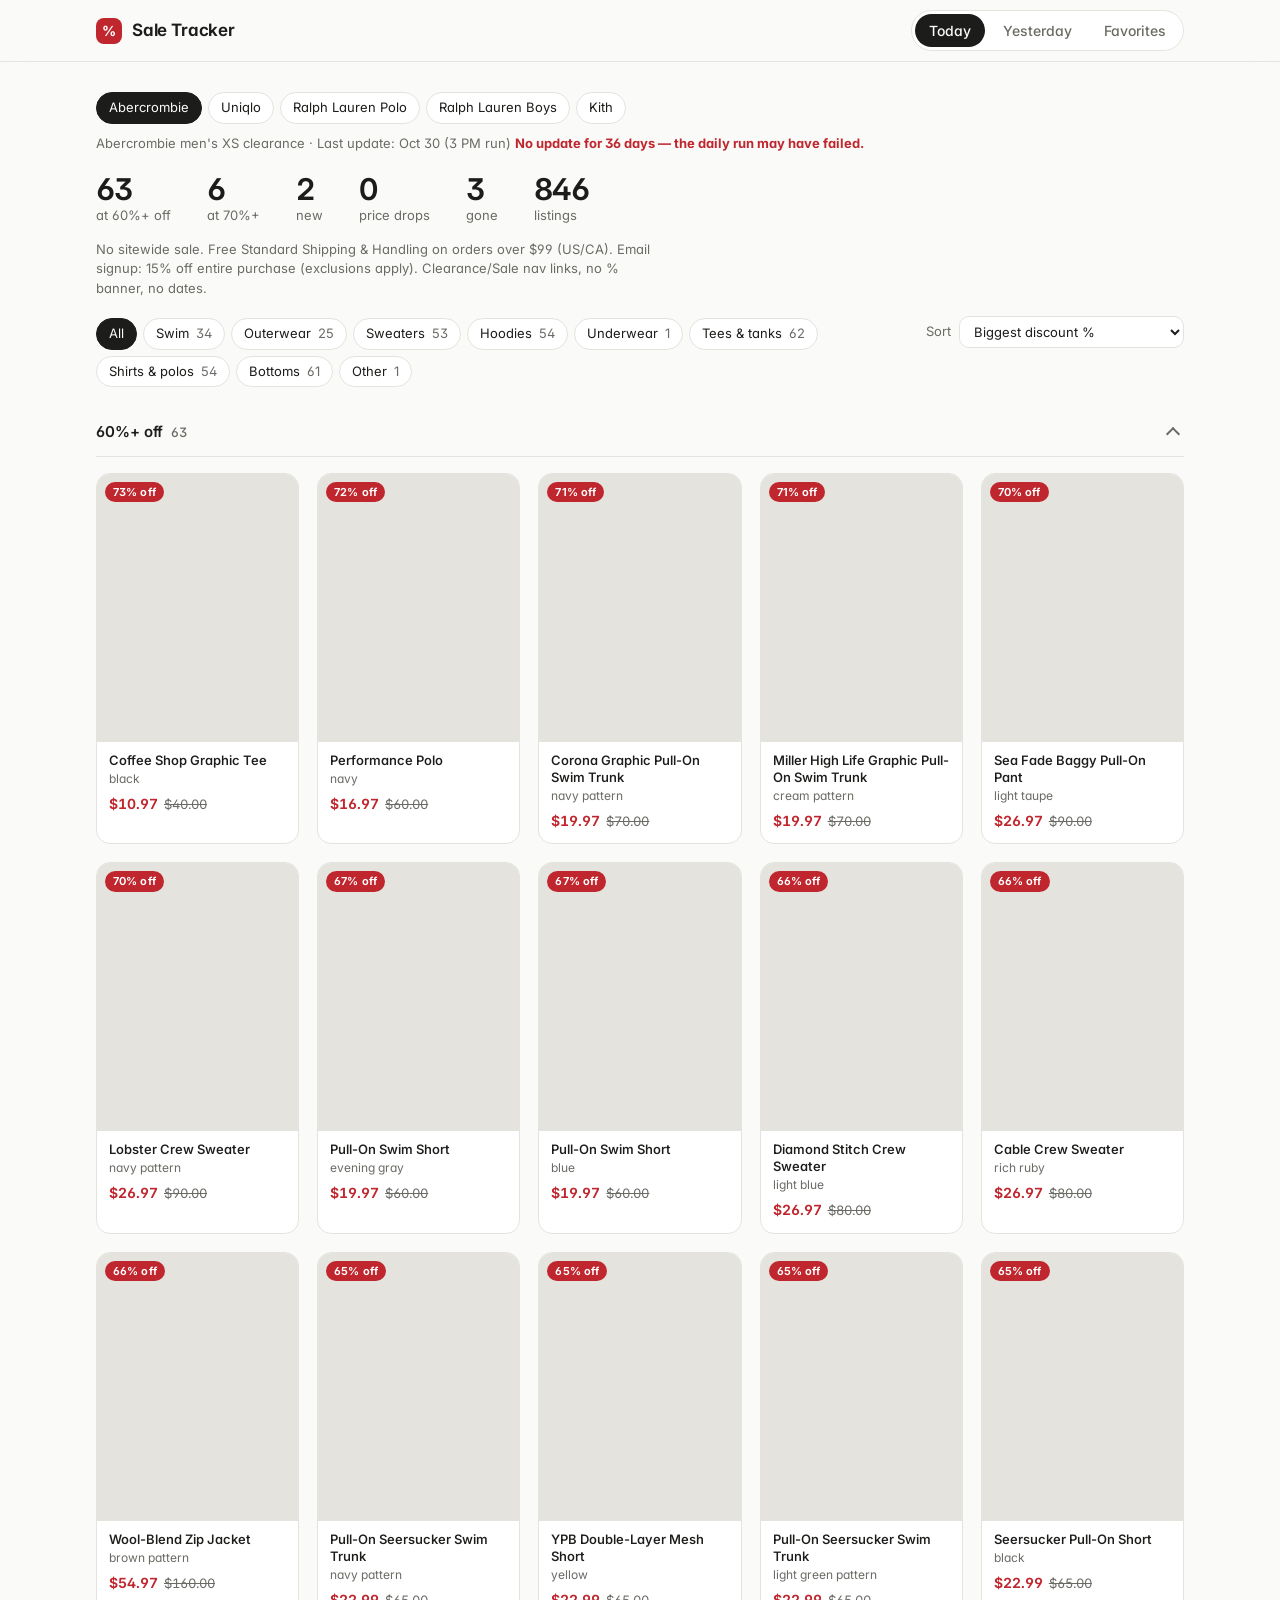
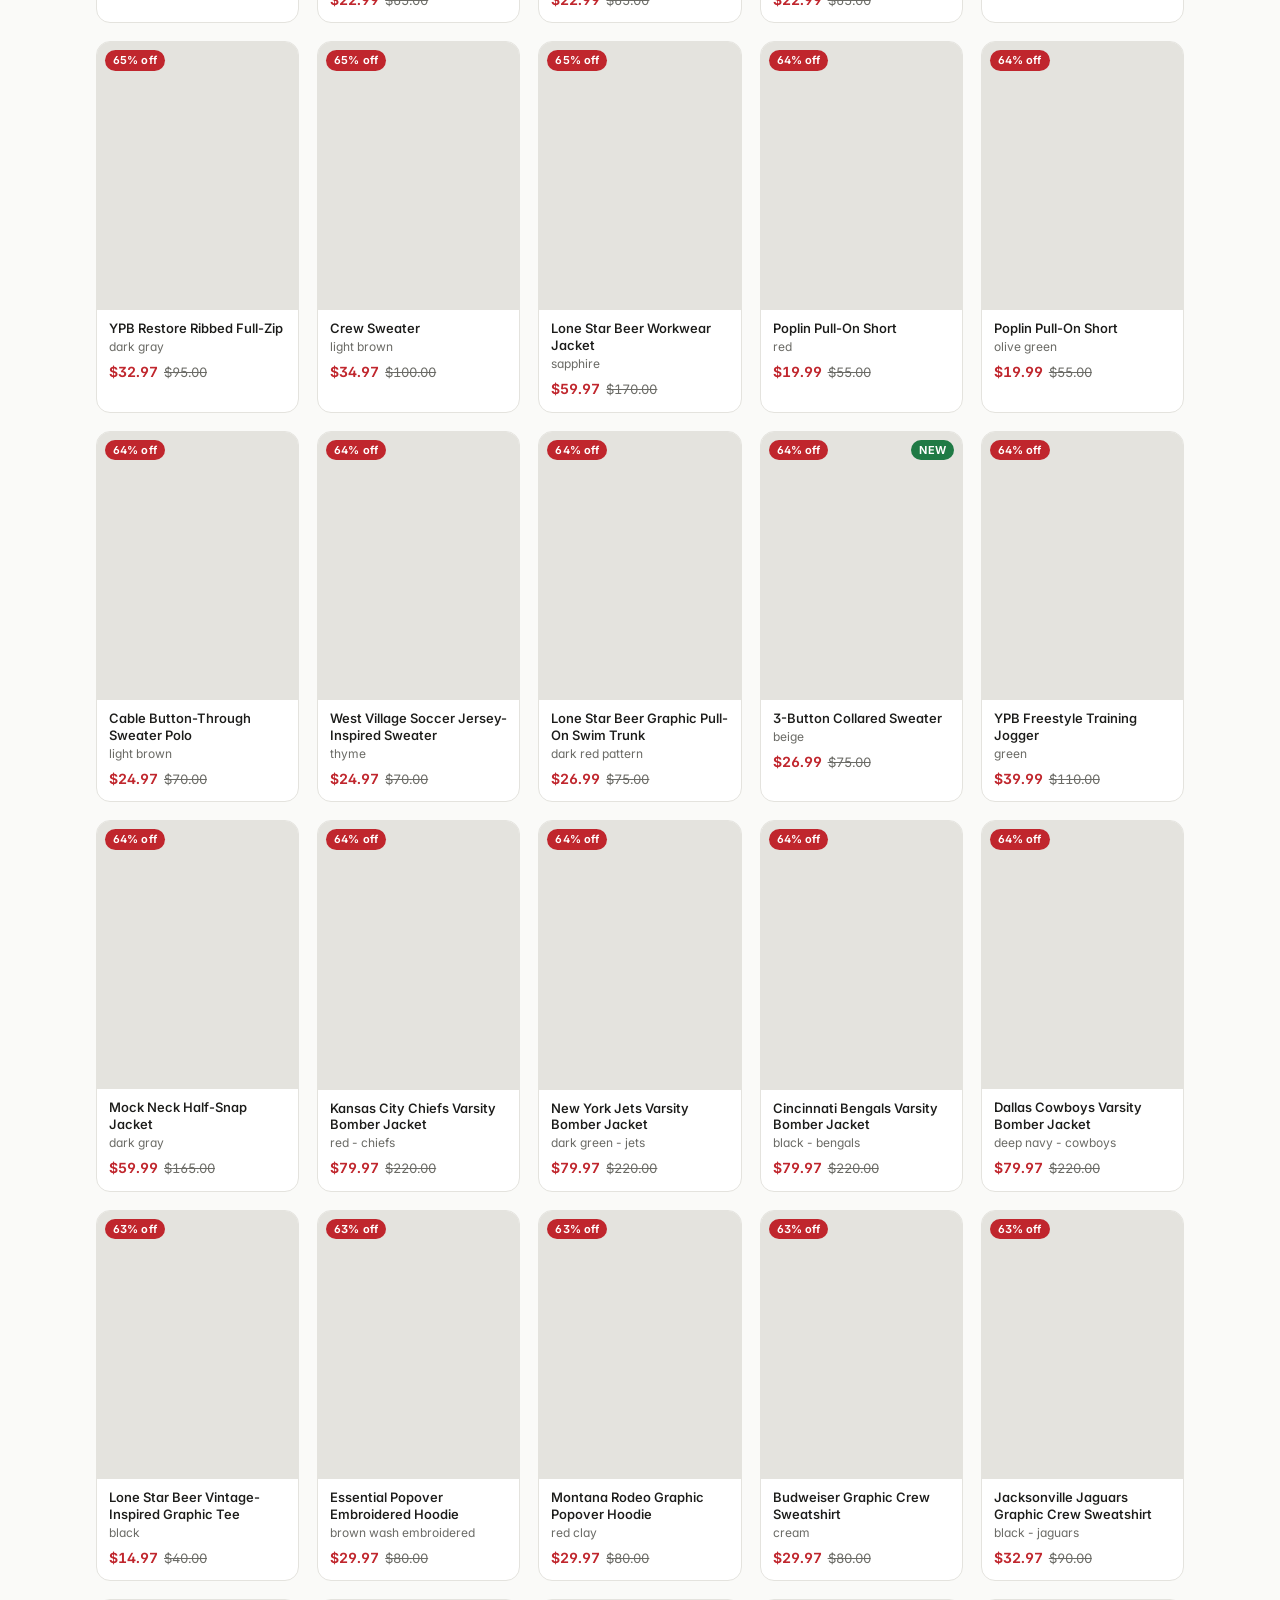
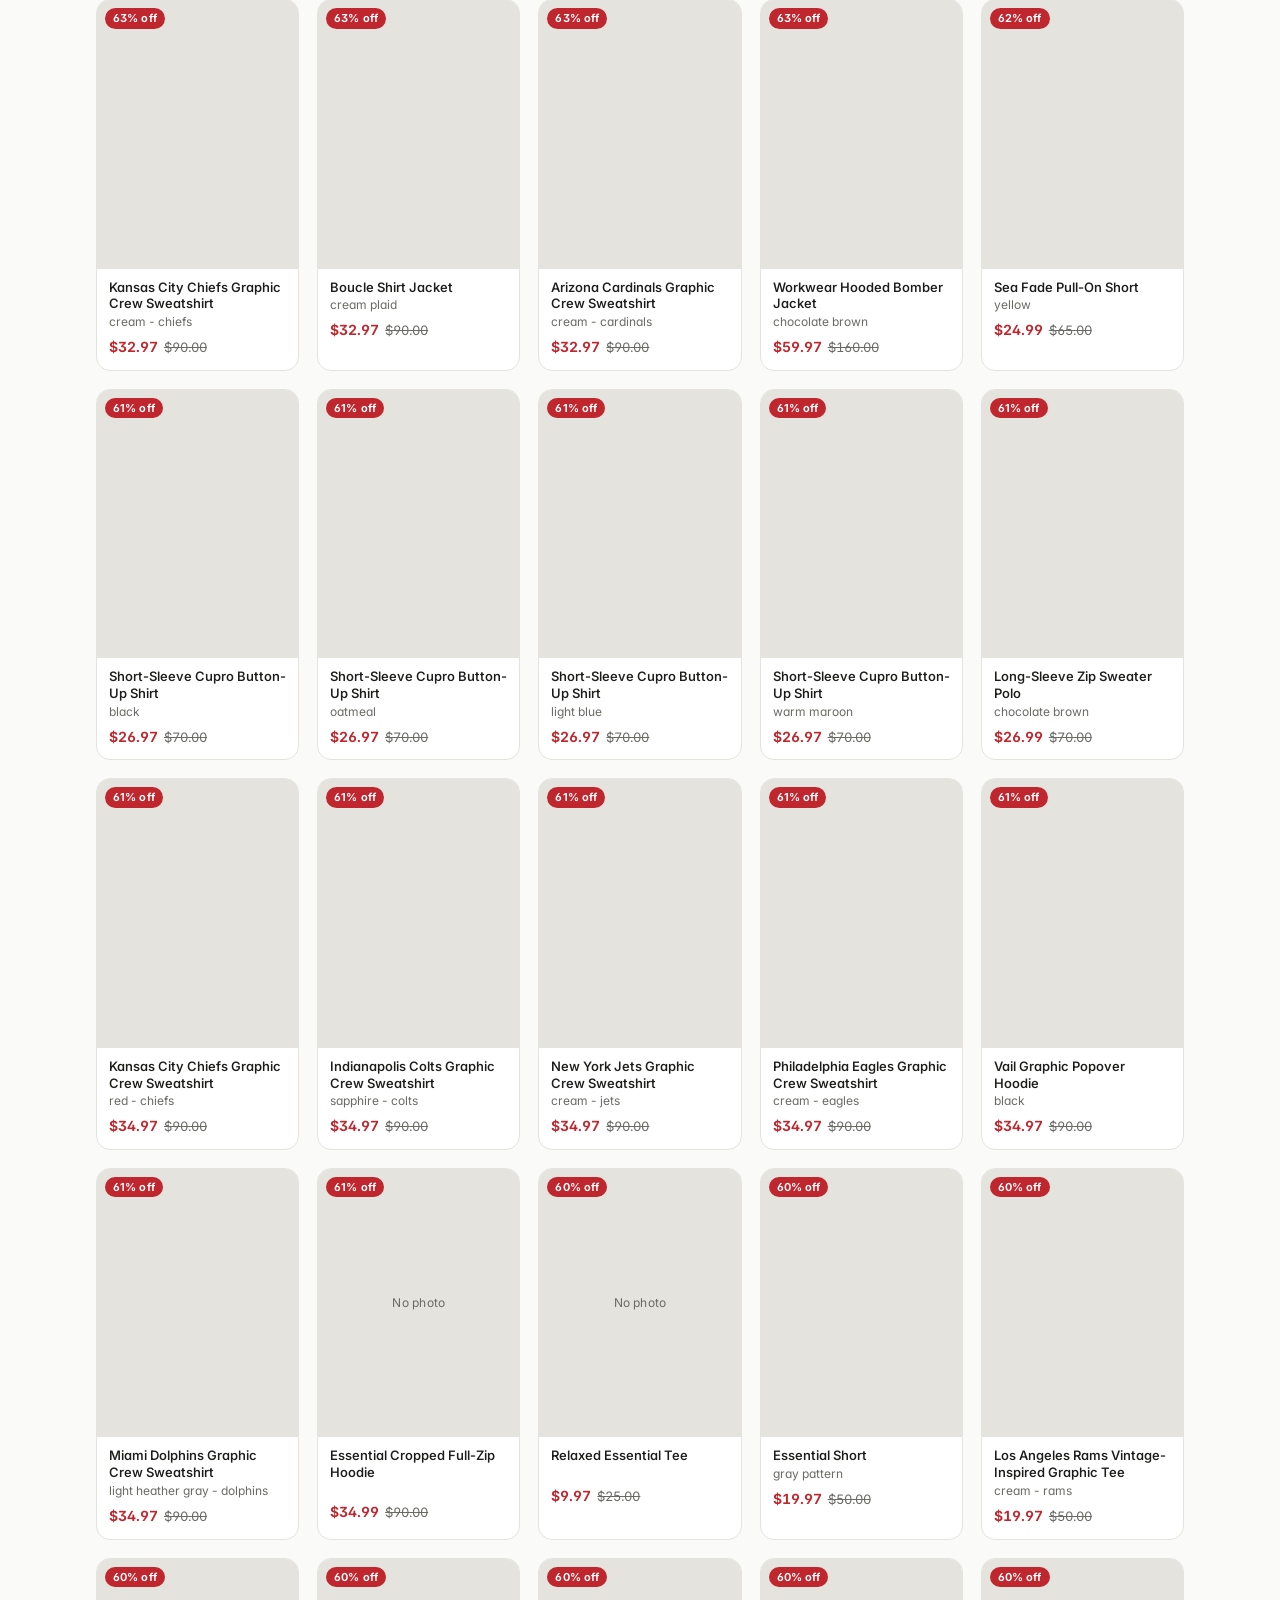
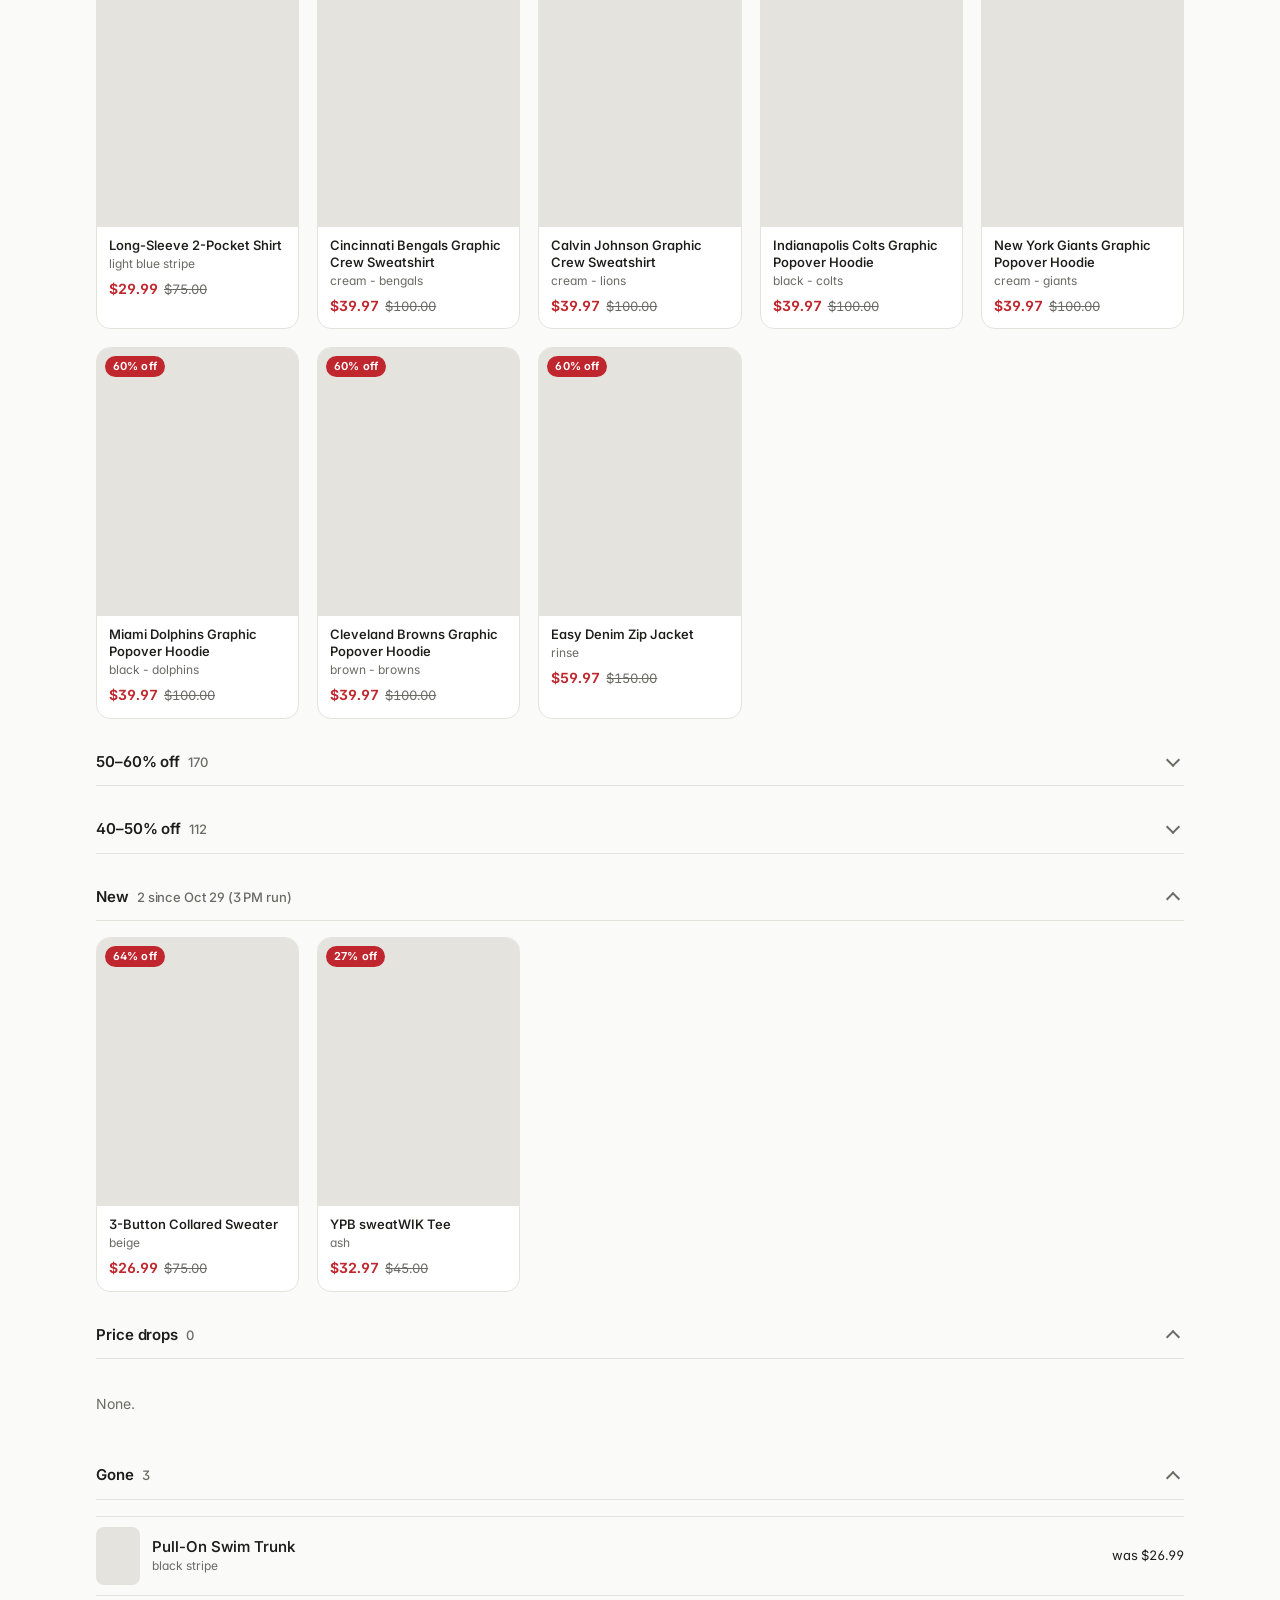
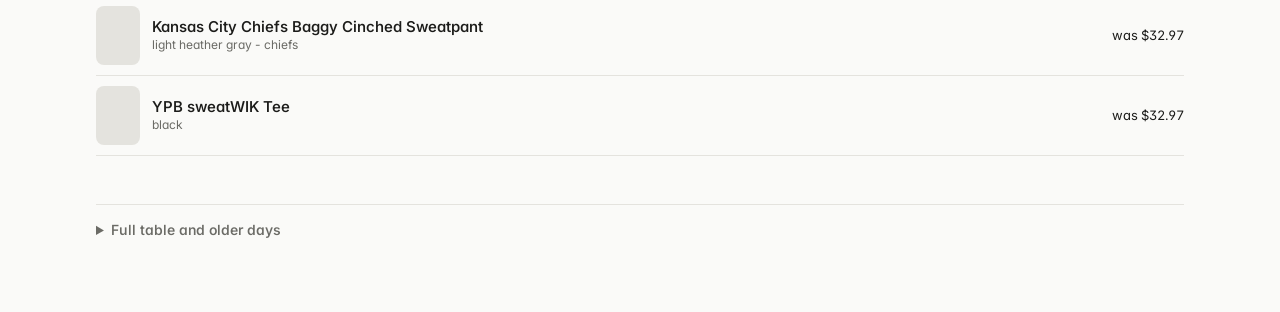
==== commit 6a4b5db8: "Add multi-store support (Uniqlo, Ralph Lauren, Kith) Co-Authored-By: Claude Sonnet 5.5 <noreply@anth" ====
--- a/index.html
+++ b/index.html
@@ -23,6 +23,7 @@
 <nav class="tabs" aria-label="Views"><button data-k="t" aria-pressed="true">Today</button><button data-k="y">Yesterday</button><button data-k="f">Favorites</button></nav>
 </div></header>
 <main>
+<div class="chips stores" id="stores" role="group" aria-label="Store"></div>
 <p class="intro">Abercrombie men's XS clearance<span id="upd"></span></p>
 <div id="view" aria-live="polite"><div class="grid" aria-hidden="true"><div class="skel"></div><div class="skel"></div><div class="skel"></div><div class="skel"></div><div class="skel"></div><div class="skel"></div></div></div>
 <details class="more"><summary>Full table and older days</summary>
--- a/styles.css
+++ b/styles.css
@@ -19,7 +19,7 @@
 .tabs button[aria-pressed=true] .bd{background:color-mix(in srgb,var(--bg) 25%,transparent);color:var(--bg)}
 
 main{max-width:1120px;margin:0 auto;padding:18px max(16px,env(safe-area-inset-right,0px)) 72px max(16px,env(safe-area-inset-left,0px))}
-.intro{margin:0 0 4px;color:var(--mut);font-size:13px}.intro #upd{display:inline}.intro #upd:not(:empty)::before{content:"\00a0\00b7\00a0"}
+.stores{margin:10px 0 8px;flex:none}.intro{margin:0 0 4px;color:var(--mut);font-size:13px}.intro #upd{display:inline}.intro #upd:not(:empty)::before{content:"\00a0\00b7\00a0"}
 .sub{color:var(--mut);font-size:13px}.warn{color:var(--red)}
 h2{font-size:15px;font-weight:600;letter-spacing:-.005em;margin:36px 0 14px;display:flex;align-items:baseline;gap:8px}
 h2 .ct{color:var(--mut);font-weight:500;font-size:13px}
@@ -94,3 +94,13 @@
 
 @media(max-width:560px){.controls{flex-wrap:wrap}.chips{flex-basis:100%;flex-wrap:nowrap;overflow-x:auto;scrollbar-width:none}.chips::-webkit-scrollbar{display:none}.bar{padding-block:8px}.tabs{width:100%}.tabs button{flex:1;padding:7px 6px}.stats{gap:10px 26px}.st b{font-size:26px}h2{margin-top:30px}}
 @media(prefers-reduced-motion:reduce){*{animation:none!important;transition:none!important}.card:hover{transform:none}}
+
+/* collapsible sections */
+details.sec{margin:30px 0 0}
+details.sec>summary{list-style:none;cursor:pointer;display:flex;align-items:center;justify-content:space-between;gap:12px;padding:2px 0 12px;border-bottom:1px solid var(--bd);margin-bottom:16px;border-radius:0}
+details.sec>summary::-webkit-details-marker{display:none}
+details.sec>summary h2{margin:0}
+details.sec>summary::after{content:"";flex:none;width:8px;height:8px;border-right:2px solid var(--mut);border-bottom:2px solid var(--mut);transform:rotate(45deg);margin:-4px 6px 0 0;transition:transform .2s}
+details.sec[open]>summary::after{transform:rotate(-135deg);margin-top:4px}
+details.sec>summary:hover h2{color:var(--blu)}
+details.sec:not([open])>summary{margin-bottom:0}
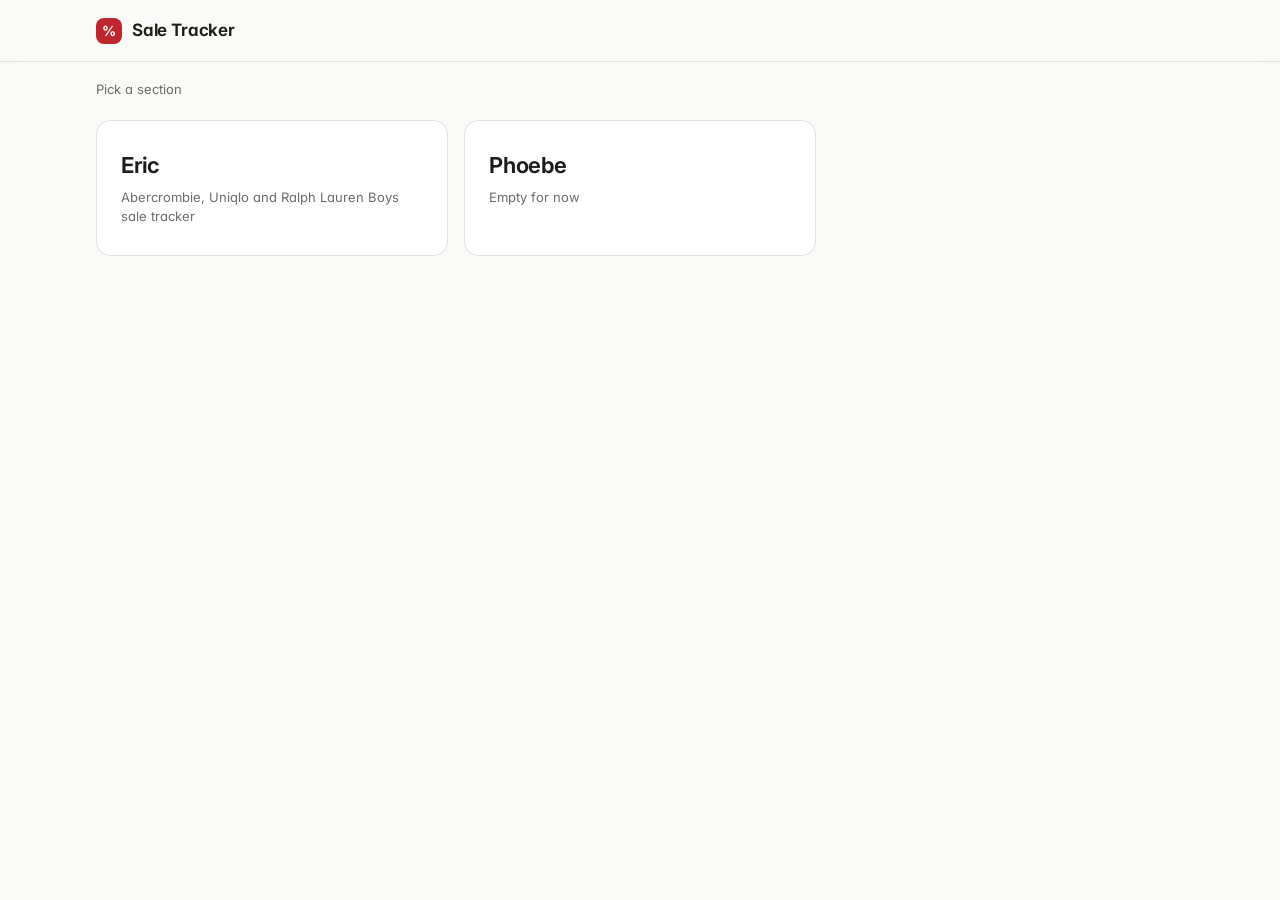
==== commit e485f813: "Add Eric and Phoebe sections at /eric/ and /phoebe/ - eric/index.html is the existing tracker (share" ====
--- a/index.html
+++ b/index.html
@@ -19,18 +19,14 @@
 </head>
 <body>
 <header class="top"><div class="bar">
-<div class="brand"><span class="logo" aria-hidden="true">%</span><h1 id="ttl">Sale Tracker</h1></div>
-<nav class="tabs" aria-label="Views"><button data-k="t" aria-pressed="true">Today</button><button data-k="y">Yesterday</button><button data-k="f">Favorites</button></nav>
+<div class="lead"><div class="brand"><span class="logo" aria-hidden="true">%</span><h1 id="ttl">Sale Tracker</h1></div></div>
 </div></header>
 <main>
-<div class="chips stores" id="stores" role="group" aria-label="Store"></div>
-<p class="intro">Abercrombie men's XS clearance<span id="upd"></span></p>
-<div id="view" aria-live="polite"><div class="grid" aria-hidden="true"><div class="skel"></div><div class="skel"></div><div class="skel"></div><div class="skel"></div><div class="skel"></div><div class="skel"></div></div></div>
-<details class="more"><summary>Full table and older days</summary>
-<div class="tools"><input id="q" type="search" placeholder="Search name, color, id" aria-label="Search"><select id="f" aria-label="Filter"><option value="all">All</option><option value="60">60%+ off</option><option value="new">New today</option></select><span id="cnt" class="sub"></span></div>
-<div class="tw"><table><thead><tr><th data-k="name">Item</th><th data-k="color">Color</th><th data-k="sale">Sale</th><th data-k="orig">Orig</th><th data-k="pct">Off</th></tr></thead><tbody id="tb"></tbody></table></div>
-<h2>Older days</h2><ul class="l" id="older"></ul></details>
+<p class="intro">Pick a section</p>
+<div class="spacegrid">
+<a class="spacecard" href="eric/"><b>Eric</b><span>Abercrombie, Uniqlo and Ralph Lauren Boys sale tracker</span></a>
+<a class="spacecard" href="phoebe/"><b>Phoebe</b><span>Empty for now</span></a>
+</div>
 </main>
-<script src="app.js"></script>
 </body>
 </html>
--- a/styles.css
+++ b/styles.css
@@ -104,3 +104,13 @@
 details.sec[open]>summary::after{transform:rotate(-135deg);margin-top:4px}
 details.sec>summary:hover h2{color:var(--blu)}
 details.sec:not([open])>summary{margin-bottom:0}
+
+/* sections (Eric / Phoebe) */
+.lead{display:flex;align-items:center;gap:18px;flex-wrap:wrap}
+.spaces{display:flex;gap:2px}.spaces a{color:var(--mut);text-decoration:none;font-size:14px;font-weight:500;padding:5px 12px;border-radius:99px;transition:color .15s,background .15s}
+.spaces a:hover{color:var(--fg)}.spaces a[aria-current=page]{color:var(--fg);background:var(--bd)}
+.spacegrid{display:grid;grid-template-columns:repeat(auto-fit,minmax(240px,1fr));gap:16px;margin-top:20px;max-width:720px}
+.spacecard{display:flex;flex-direction:column;gap:6px;padding:28px 24px;border:1px solid var(--bd);border-radius:var(--r);background:var(--card);text-decoration:none;color:inherit;transition:transform .2s,box-shadow .2s,border-color .2s}
+.spacecard:hover{transform:translateY(-3px);box-shadow:var(--sh);border-color:color-mix(in srgb,var(--mut) 45%,var(--bd))}
+.spacecard b{font-size:22px;font-weight:650;letter-spacing:-.01em}.spacecard span{color:var(--mut);font-size:13px}
+.bar{min-height:61px}
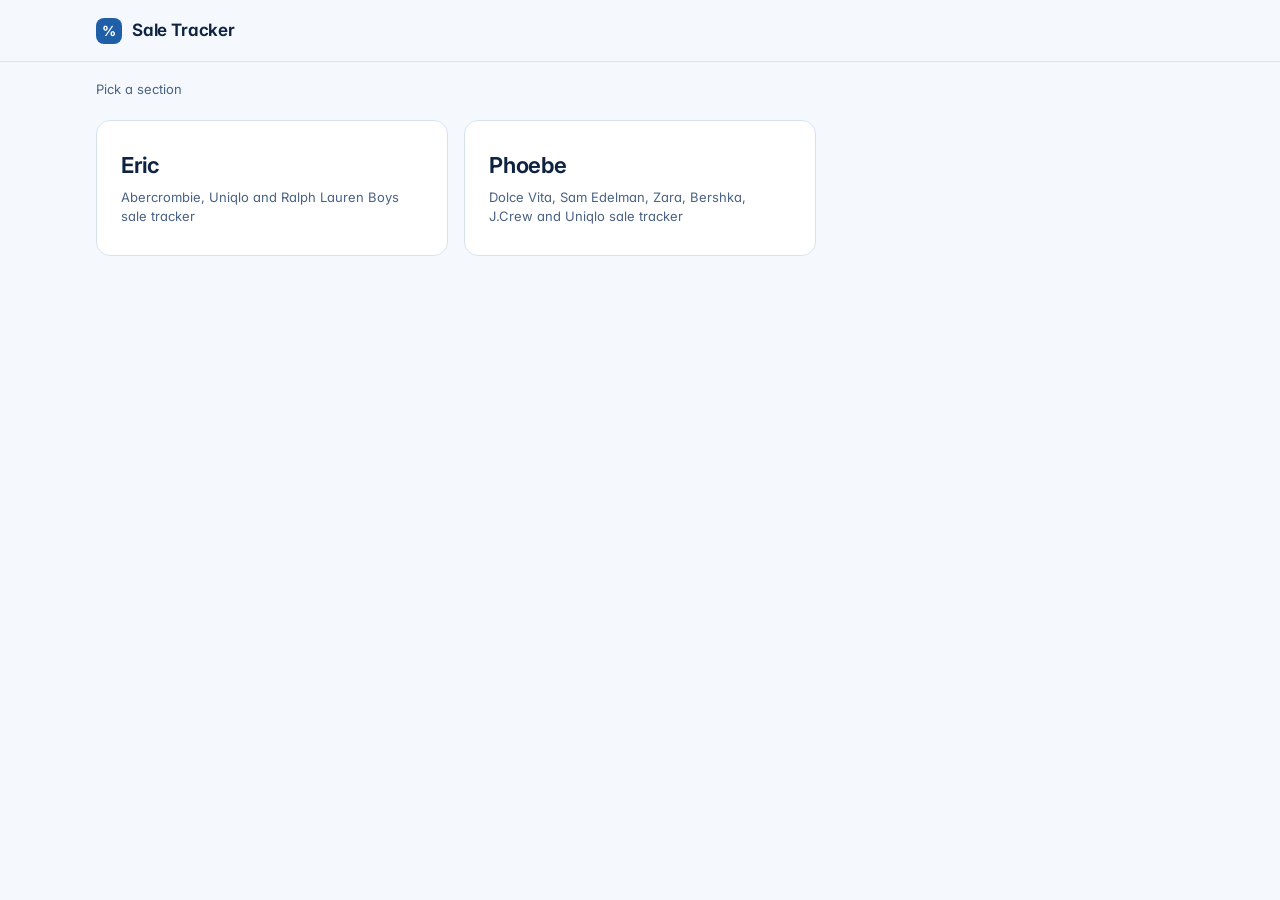
==== commit 48145b62: "New layout: left rail, store name as title, themed for Eric (blue) and Phoebe (pink + matcha) - Left" ====
--- a/index.html
+++ b/index.html
@@ -21,11 +21,11 @@
 <header class="top"><div class="bar">
 <div class="lead"><div class="brand"><span class="logo" aria-hidden="true">%</span><h1 id="ttl">Sale Tracker</h1></div></div>
 </div></header>
-<main>
+<main class="wrap">
 <p class="intro">Pick a section</p>
 <div class="spacegrid">
 <a class="spacecard" href="eric/"><b>Eric</b><span>Abercrombie, Uniqlo and Ralph Lauren Boys sale tracker</span></a>
-<a class="spacecard" href="phoebe/"><b>Phoebe</b><span>Empty for now</span></a>
+<a class="spacecard" href="phoebe/"><b>Phoebe</b><span>Dolce Vita, Sam Edelman, Zara, Bershka, J.Crew and Uniqlo sale tracker</span></a>
 </div>
 </main>
 </body>
--- a/styles.css
+++ b/styles.css
@@ -1,99 +1,116 @@
-:root{--bg:#fafaf8;--fg:#1c1c1a;--mut:#6b6b66;--card:#fff;--bd:#e4e3de;--red:#c0262d;--grn:#1f7a45;--blu:#1f5fa8;--star:#e0a100;--r:14px;--sh:0 10px 28px rgba(28,28,26,.09);--font:Inter,system-ui,-apple-system,"Segoe UI",Roboto,sans-serif}
-@media(prefers-color-scheme:dark){:root:not([data-theme=light]){color-scheme:dark;--bg:#141413;--fg:#ecebe6;--mut:#9a9992;--card:#1e1e1c;--bd:#33332f;--red:#ff6b70;--grn:#5fd18a;--blu:#6fb1ff;--sh:0 10px 28px rgba(0,0,0,.45)}}
-:root[data-theme=dark]{color-scheme:dark;--bg:#141413;--fg:#ecebe6;--mut:#9a9992;--card:#1e1e1c;--bd:#33332f;--red:#ff6b70;--grn:#5fd18a;--blu:#6fb1ff;--sh:0 10px 28px rgba(0,0,0,.45)}
+/* ---------- themes: Eric = blues (default), Phoebe = pastel pink + matcha ---------- */
+:root{--bg:#f5f9fe;--fg:#0d2340;--mut:#4a6283;--card:#fff;--bd:#d6e2f2;--soft:#e4eefb;--soft2:#edf4fd;
+--acc:#1f5fa8;--acc-ink:#fff;--acc-d:#0f3d7a;--tag-bg:#1f5fa8;--tag-fg:#fff;--price:#1f5fa8;
+--red:#c0262d;--grn:#1f7a45;--on-grn:#fff;--drop:#1f5fa8;--on-drop:#fff;
+--r:14px;--sh:0 10px 28px rgba(13,35,64,.10);--font:Inter,system-ui,-apple-system,"Segoe UI",Roboto,sans-serif}
+body.p-phoebe{--bg:#fff7fa;--fg:#3b2d34;--mut:#7a5c69;--card:#fff;--bd:#f0d6df;--soft:#fde6ee;--soft2:#eef4e4;
+--acc:#4a6a37;--acc-ink:#fff;--acc-d:#3f5c2d;--tag-bg:#f7c4d5;--tag-fg:#3b2d34;--price:#4a6a37;
+--grn:#4a6a37;--on-grn:#fff;--drop:#c2547a;--on-drop:#fff;--sh:0 10px 28px rgba(59,45,52,.10)}
+@media(prefers-color-scheme:dark){
+:root{color-scheme:dark;--bg:#0a1626;--fg:#e6f0fc;--mut:#93abc9;--card:#11233b;--bd:#223e63;--soft:#0f2038;--soft2:#13294a;
+--acc:#6fb1ff;--acc-ink:#0a1626;--acc-d:#9cc9ff;--tag-bg:#6fb1ff;--tag-fg:#0a1626;--price:#7bb8ff;
+--red:#ff7b80;--grn:#5fd18a;--on-grn:#08210f;--drop:#6fb1ff;--on-drop:#0a1626;--sh:0 10px 28px rgba(0,0,0,.5)}
+body.p-phoebe{--bg:#181215;--fg:#f7eaf0;--mut:#c9a9b6;--card:#231a1e;--bd:#3c2b33;--soft:#2a1d23;--soft2:#1f2a1b;
+--acc:#a9c98f;--acc-ink:#1a2314;--acc-d:#c3dca9;--tag-bg:#f2a9c2;--tag-fg:#2a1820;--price:#b5d49b;
+--grn:#a9c98f;--on-grn:#1a2314;--drop:#f2a9c2;--on-drop:#2a1820}}
+
 *{box-sizing:border-box}
 html{-webkit-text-size-adjust:100%}
 body{margin:0;background:var(--bg);color:var(--fg);font:15px/1.5 var(--font);-webkit-font-smoothing:antialiased;font-feature-settings:"cv11","ss01"}
 a{color:inherit}button,input,select{font:inherit;color:inherit}
-:focus-visible{outline:2px solid var(--blu);outline-offset:2px;border-radius:6px}
-
-/* header */
-.top{position:sticky;top:0;z-index:20;background:color-mix(in srgb,var(--bg) 86%,transparent);-webkit-backdrop-filter:saturate(1.4) blur(12px);backdrop-filter:saturate(1.4) blur(12px);border-bottom:1px solid var(--bd)}
-.bar{max-width:1120px;margin:0 auto;display:flex;align-items:center;justify-content:space-between;gap:12px;flex-wrap:wrap;padding:10px max(16px,env(safe-area-inset-right,0px)) 10px max(16px,env(safe-area-inset-left,0px))}
-.brand{display:flex;align-items:center;gap:10px}.logo{width:26px;height:26px;border-radius:8px;background:var(--red);color:#fff;font-weight:700;font-size:14px;display:grid;place-items:center}
-h1{font-size:17px;font-weight:650;letter-spacing:-.01em;margin:0}
-.tabs{display:flex;gap:4px;padding:3px;border:1px solid var(--bd);border-radius:99px;background:var(--card)}
-.tabs button{border:0;background:transparent;color:var(--mut);padding:6px 14px;border-radius:99px;cursor:pointer;font-size:14px;font-weight:500;transition:background .15s,color .15s}
-.tabs button:hover{color:var(--fg)}.tabs button[aria-pressed=true]{background:var(--fg);color:var(--bg)}
-.tabs .bd{display:inline-block;min-width:18px;padding:0 5px;margin-left:4px;border-radius:99px;background:var(--bd);color:var(--fg);font-size:11px;line-height:18px;text-align:center}
-.tabs button[aria-pressed=true] .bd{background:color-mix(in srgb,var(--bg) 25%,transparent);color:var(--bg)}
-
-main{max-width:1120px;margin:0 auto;padding:18px max(16px,env(safe-area-inset-right,0px)) 72px max(16px,env(safe-area-inset-left,0px))}
-.stores{margin:10px 0 8px;flex:none}.intro{margin:0 0 4px;color:var(--mut);font-size:13px}.intro #upd{display:inline}.intro #upd:not(:empty)::before{content:"\00a0\00b7\00a0"}
+:focus-visible{outline:2px solid var(--acc);outline-offset:2px;border-radius:6px}
 .sub{color:var(--mut);font-size:13px}.warn{color:var(--red)}
 h2{font-size:15px;font-weight:600;letter-spacing:-.005em;margin:36px 0 14px;display:flex;align-items:baseline;gap:8px}
 h2 .ct{color:var(--mut);font-weight:500;font-size:13px}
 
-/* stats + promo */
-.stats{display:flex;flex-wrap:wrap;gap:12px 36px;margin:20px 0 14px}
-.st{display:flex;flex-direction:column}.st b{font-size:30px;line-height:1.1;font-weight:650;letter-spacing:-.02em;font-variant-numeric:tabular-nums}.st span{color:var(--mut);font-size:13px}
-.promo{margin:0 0 18px;color:var(--mut);font-size:13px;max-width:70ch}
+/* ---------- layout: left rail + content ---------- */
+.shell{display:grid;grid-template-columns:272px minmax(0,1fr);min-height:100vh}
+.rail{position:sticky;top:0;align-self:start;height:100vh;overflow-y:auto;background:var(--soft);padding:26px 20px 28px;display:flex;flex-direction:column;gap:24px}
+.who{display:flex;align-items:center;gap:12px;text-decoration:none;color:inherit;border-radius:14px}
+.ava{width:52px;height:52px;border-radius:50%;background:var(--acc);color:var(--acc-ink);display:grid;place-items:center;transition:transform .15s}
+.who:hover .ava{transform:scale(1.06)}
+.ava svg{width:27px;height:27px;fill:none;stroke:currentColor;stroke-width:2.1;stroke-linecap:round;stroke-linejoin:round}
+.wn{display:flex;flex-direction:column;line-height:1.25}.wn b{font-size:17px;font-weight:700}.wn i{font-style:normal;font-size:12px;color:var(--mut)}
+.rblock h3{font-size:11px;font-weight:700;letter-spacing:.09em;text-transform:uppercase;color:var(--mut);margin:0 0 8px 6px}
+.stores{display:flex;flex-direction:column;gap:4px;background:var(--card);border:1px solid var(--bd);border-radius:16px;padding:6px}
+.srow{display:flex;align-items:center;gap:11px;width:100%;padding:10px 12px;border:0;border-radius:11px;background:transparent;color:var(--fg);font-size:16px;font-weight:600;letter-spacing:-.005em;text-align:left;cursor:pointer;transition:background .15s}
+.srow:hover{background:var(--soft)}
+.srow .sin{flex:none;width:28px;height:28px;border-radius:9px;background:var(--soft);color:var(--acc-d);display:grid;place-items:center;font-size:13px;font-weight:700}
+.srow[aria-pressed=true]{background:var(--acc);color:var(--acc-ink);box-shadow:0 3px 10px color-mix(in srgb,var(--acc) 38%,transparent)}
+.srow[aria-pressed=true] .sin{background:rgba(255,255,255,.24);color:inherit}
+.rblock select{width:100%;border:1px solid var(--bd);border-radius:10px;background:var(--card);padding:10px 12px;font-size:14px}
+.cats{display:flex;flex-direction:column;gap:1px}
+.cat{display:flex;justify-content:space-between;gap:8px;width:100%;padding:7px 10px;border:0;border-radius:8px;background:transparent;font-size:14px;text-align:left;cursor:pointer}
+.cat i{font-style:normal;color:var(--mut)}.cat:hover{background:color-mix(in srgb,var(--card) 60%,transparent)}
+.cat[aria-pressed=true]{background:var(--card);color:var(--acc-d);font-weight:600}.cat[aria-pressed=true] i{color:inherit;opacity:.7}
 
-/* controls */
-.controls{display:flex;flex-wrap:wrap;align-items:flex-start;justify-content:space-between;gap:12px;margin:0 0 4px}
-.chips{flex:1 1 0;min-width:0;display:flex;gap:6px;flex-wrap:wrap;margin-inline:-2px;padding:2px}
-.chip{flex:none;border:1px solid var(--bd);background:var(--card);color:var(--fg);padding:5px 12px;border-radius:99px;cursor:pointer;font-size:13px;white-space:nowrap;transition:border-color .15s,background .15s}
-.chip i{font-style:normal;color:var(--mut);margin-left:3px}.chip:hover{border-color:var(--mut)}
-.chip[aria-pressed=true]{background:var(--fg);color:var(--bg);border-color:var(--fg)}.chip[aria-pressed=true] i{color:inherit;opacity:.7}
-.sort{flex:none;display:flex;align-items:center;gap:8px}
-select,input[type=search]{border:1px solid var(--bd);border-radius:10px;background:var(--card);padding:6px 10px;font-size:13px}
+.content{min-width:0;padding:24px 44px 0 44px;display:flex;flex-direction:column}
+.topbar{display:flex;justify-content:space-between;align-items:flex-start;gap:20px;flex-wrap:wrap;min-height:44px}
+.tabs{display:flex;gap:4px;padding:3px;border:1px solid var(--bd);border-radius:99px;background:var(--card);margin-left:auto}
+.tabs button{border:0;background:transparent;color:var(--mut);padding:6px 16px;border-radius:99px;cursor:pointer;font-size:14px;font-weight:500;transition:background .15s,color .15s}
+.tabs button:hover{color:var(--fg)}.tabs button[aria-pressed=true]{background:var(--acc);color:var(--acc-ink)}
+.tabs .bd{display:inline-block;min-width:18px;padding:0 5px;margin-left:4px;border-radius:99px;background:var(--bd);color:var(--fg);font-size:11px;line-height:18px;text-align:center}
+.tabs button[aria-pressed=true] .bd{background:rgba(255,255,255,.25);color:inherit}
+.sname{font-size:clamp(40px,6.6vw,88px);line-height:1.02;font-weight:700;letter-spacing:-.035em;margin:28px 0 0;overflow-wrap:anywhere}
+.newchip{display:inline-block;margin:14px 0 4px;background:var(--acc);color:var(--acc-ink);font-size:13px;font-weight:600;padding:4px 13px;border-radius:99px}
+#view{margin-top:6px}
 
-/* grid + cards */
+/* ---------- sitewide sale box ---------- */
+.sale{display:flex;gap:12px;align-items:flex-start;max-width:620px;padding:11px 18px 11px 12px;background:var(--soft2);border:1px solid color-mix(in srgb,var(--acc) 24%,var(--bd));border-radius:16px}
+.sico{flex:none;width:36px;height:36px;border-radius:12px;background:var(--acc);color:var(--acc-ink);display:grid;place-items:center}
+.sico svg{width:19px;height:19px;fill:none;stroke:currentColor;stroke-width:2;stroke-linecap:round;stroke-linejoin:round}
+.sbody{min-width:0}
+.stop{display:flex;align-items:center;gap:8px;flex-wrap:wrap}
+.slabel{font-size:11px;font-weight:700;letter-spacing:.09em;text-transform:uppercase;color:var(--mut)}
+.sstate{font-size:12px;font-weight:700;padding:1px 10px;border-radius:99px;background:var(--card);border:1px solid var(--bd)}
+.sale.yes .sstate{background:var(--acc);color:var(--acc-ink);border-color:transparent}
+.stext{margin-top:2px;font-size:13px;line-height:1.4;display:-webkit-box;-webkit-line-clamp:2;-webkit-box-orient:vertical;overflow:hidden}
+.snote{margin-top:3px;font-size:12px;color:var(--mut)}
+.stale{border:1px solid color-mix(in srgb,var(--red) 40%,var(--bd));background:color-mix(in srgb,var(--red) 8%,var(--card));color:var(--red);border-radius:10px;padding:8px 12px;font-size:13px;margin:12px 0 0}
+.stale[hidden]{display:none}
+
+/* ---------- grid + cards ---------- */
 .grid{display:grid;grid-template-columns:repeat(auto-fill,minmax(158px,1fr));gap:14px}
-@media(min-width:900px){.grid{grid-template-columns:repeat(auto-fill,minmax(200px,1fr));gap:18px}}
+@media(min-width:900px){.grid{grid-template-columns:repeat(auto-fill,minmax(190px,1fr));gap:18px}}
 .card{background:var(--card);border:1px solid var(--bd);border-radius:var(--r);overflow:hidden;text-decoration:none;color:inherit;display:flex;flex-direction:column;transition:transform .2s,box-shadow .2s,border-color .2s}
 .card:hover{transform:translateY(-3px);box-shadow:var(--sh);border-color:color-mix(in srgb,var(--mut) 45%,var(--bd))}
-.ph{aspect-ratio:3/4;background:var(--bd);display:flex;align-items:center;justify-content:center;color:var(--mut);font-size:12px;position:relative;overflow:hidden}
+.ph{aspect-ratio:3/4;background:var(--soft);display:flex;align-items:center;justify-content:center;color:var(--mut);font-size:12px;position:relative;overflow:hidden}
 .ph img{width:100%;height:100%;object-fit:cover;display:block;transition:transform .4s}.card:hover .ph img{transform:scale(1.035)}
 .nop{font-size:12px;letter-spacing:.02em}
-.tag{position:absolute;top:8px;left:8px;font-size:11px;font-weight:650;padding:2px 8px;border-radius:99px;color:#fff;background:var(--red);letter-spacing:.01em}
-.tag.n,.tag.d{left:auto;right:8px}.tag.n{background:var(--grn)}.tag.d{background:var(--blu)}
+.tag{position:absolute;top:8px;left:8px;font-size:11px;font-weight:650;padding:2px 9px;border-radius:99px;color:var(--tag-fg);background:var(--tag-bg);letter-spacing:.01em}
+.tag.n,.tag.d{left:auto;right:8px}.tag.n{background:var(--grn);color:var(--on-grn)}.tag.d{background:var(--drop);color:var(--on-drop)}
 .info{padding:10px 12px 12px;font-size:13px;display:flex;flex-direction:column;gap:1px}
 .nm{font-weight:550;line-height:1.3}.cl{color:var(--mut);font-size:12px;min-height:1.2em}
-.pr{margin-top:4px;font-variant-numeric:tabular-nums}.pr b{color:var(--red);font-weight:650;font-size:14px}.pr s{color:var(--mut);margin-left:6px}
+.pr{margin-top:4px;font-variant-numeric:tabular-nums}.pr b{color:var(--price);font-weight:650;font-size:14px}.pr s{color:var(--mut);margin-left:6px}
 
-/* favorite star */
-.fav{cursor:pointer;user-select:none;color:var(--mut);font-size:17px;line-height:1}.fav[aria-pressed=true]{color:var(--star)}
-.ph .fav{position:absolute;right:8px;bottom:8px;width:32px;height:32px;border-radius:50%;background:color-mix(in srgb,var(--card) 92%,transparent);display:flex;align-items:center;justify-content:center;box-shadow:0 1px 4px rgba(0,0,0,.18);transition:opacity .15s,transform .15s}
+/* tracking icon */
+.fav{cursor:pointer;user-select:none;color:var(--mut);line-height:1;display:inline-flex;align-items:center;justify-content:center;vertical-align:middle}
+.fav svg{width:18px;height:18px;display:block;fill:none;stroke:currentColor;stroke-width:2;stroke-linecap:round;stroke-linejoin:round}
+.fav[aria-pressed=true]{color:var(--acc)}
+.ph .fav{position:absolute;right:8px;bottom:8px;width:32px;height:32px;border-radius:50%;background:color-mix(in srgb,var(--card) 92%,transparent);box-shadow:0 1px 4px rgba(0,0,0,.18);transition:opacity .15s,transform .15s}
 .ph .fav:hover{transform:scale(1.08)}
+.ph .fav[aria-pressed=true]{background:var(--acc);color:var(--acc-ink);box-shadow:0 1px 4px rgba(0,0,0,.25)}
 @media(hover:hover){.card .fav{opacity:0}.card:hover .fav,.card .fav:focus-visible,.card .fav[aria-pressed=true]{opacity:1}}
 td .fav{margin-right:4px}
 
 /* list rows (drops / gone) */
 .rows{list-style:none;margin:0;padding:0;border-top:1px solid var(--bd)}
 .row{display:flex;align-items:center;gap:12px;padding:10px 0;border-bottom:1px solid var(--bd)}
-.th{flex:none;width:44px;aspect-ratio:3/4;border-radius:8px;background:var(--bd);overflow:hidden;display:block}.th img{width:100%;height:100%;object-fit:cover;display:block}
+.th{flex:none;width:44px;aspect-ratio:3/4;border-radius:8px;background:var(--soft);overflow:hidden;display:block}.th img{width:100%;height:100%;object-fit:cover;display:block}
 .rm{flex:1;min-width:0}.rm .cl:empty{display:none}.rm .nm{text-decoration:none;display:block;white-space:nowrap;overflow:hidden;text-overflow:ellipsis}.rm .nm:hover{text-decoration:underline}
-.rp{text-align:right;font-size:13px;font-variant-numeric:tabular-nums;white-space:nowrap}.rp b{color:var(--red);font-weight:650}.rp s{color:var(--mut)}
+.rp{text-align:right;font-size:13px;font-variant-numeric:tabular-nums;white-space:nowrap}.rp b{color:var(--price);font-weight:650}.rp s{color:var(--mut)}
 
 /* empty / notes */
 .empty{color:var(--mut);padding:18px 0;font-size:14px}
 .empty.big{display:flex;flex-direction:column;align-items:center;gap:4px;text-align:center;padding:72px 0}.empty.big b{color:var(--fg);font-size:16px;font-weight:600}
 .note{border:1px solid var(--bd);border-radius:12px;padding:10px 12px;font-size:13px;margin:10px 0;background:var(--card)}
+.tcount{margin:16px 0 14px}
 
-/* favorites history */
+/* tracking history */
 .hist{margin-top:8px;display:flex;flex-direction:column;gap:3px}
-.spark{display:block;width:100%;height:32px;margin-bottom:2px}.spark polyline{fill:none;stroke:var(--blu);stroke-width:1.8;stroke-linejoin:round;stroke-linecap:round;vector-effect:non-scaling-stroke}
+.spark{display:block;width:100%;height:32px;margin-bottom:2px}.spark polyline{fill:none;stroke:var(--acc);stroke-width:1.8;stroke-linejoin:round;stroke-linecap:round;vector-effect:non-scaling-stroke}
 .chg{font-weight:600}.chg.dn{color:var(--grn)}.chg.up{color:var(--red)}
-.pill{display:inline-block;align-self:flex-start;font-size:11px;font-weight:600;padding:1px 8px;border-radius:99px;border:1px solid var(--bd);color:var(--mut)}.pill.on{color:var(--grn);border-color:color-mix(in srgb,var(--grn) 45%,var(--bd))}
 .hist details{margin:2px 0 0;padding:0;border:0}.hist summary{font-size:12px;font-weight:500;color:var(--mut)}.nw{white-space:nowrap}
-.sync{margin:0 0 18px;border:1px solid var(--bd);border-radius:12px;background:var(--card);padding:0 14px}.sync summary{padding:10px 0;font-size:13px;font-weight:550}
-.syncb{padding:0 0 12px}.syncb p{margin:0 0 10px}.btns{display:flex;flex-wrap:wrap;gap:8px;align-items:center}
-.btns button,.btns a{font-size:13px;padding:6px 12px;border:1px solid var(--bd);border-radius:10px;background:var(--bg);cursor:pointer;text-decoration:none}.btns button:hover,.btns a:hover{border-color:var(--mut)}
-
-/* more (table) */
-details.more{margin-top:48px;border-top:1px solid var(--bd);padding-top:14px}details.more>summary{cursor:pointer;font-weight:550;font-size:14px;color:var(--mut)}details.more>summary:hover{color:var(--fg)}
-.tools{display:flex;flex-wrap:wrap;align-items:center;gap:8px;margin:14px 0}
-.tw{overflow-x:auto}table{width:100%;min-width:520px;border-collapse:collapse;font-size:13px}
-th,td{text-align:left;padding:8px 8px;border-bottom:1px solid var(--bd)}th{cursor:pointer;color:var(--mut);font-weight:550;white-space:nowrap}th:hover{color:var(--fg)}td a{text-decoration:none}td a:hover{text-decoration:underline}
-ul.l{list-style:none;padding:0;margin:0}ul.l li{padding:6px 0;border-bottom:1px solid var(--bd);font-size:13px}
-
-/* skeleton */
-.skel{aspect-ratio:3/4.7;border-radius:var(--r);background:linear-gradient(100deg,var(--bd) 30%,color-mix(in srgb,var(--bd) 55%,var(--bg)) 50%,var(--bd) 70%);background-size:200% 100%;animation:sh 1.3s linear infinite}
-@keyframes sh{to{background-position:-200% 0}}
-
-@media(max-width:560px){.controls{flex-wrap:wrap}.chips{flex-basis:100%;flex-wrap:nowrap;overflow-x:auto;scrollbar-width:none}.chips::-webkit-scrollbar{display:none}.bar{padding-block:8px}.tabs{width:100%}.tabs button{flex:1;padding:7px 6px}.stats{gap:10px 26px}.st b{font-size:26px}h2{margin-top:30px}}
-@media(prefers-reduced-motion:reduce){*{animation:none!important;transition:none!important}.card:hover{transform:none}}
 
 /* collapsible sections */
 details.sec{margin:30px 0 0}
@@ -102,15 +119,50 @@
 details.sec>summary h2{margin:0}
 details.sec>summary::after{content:"";flex:none;width:8px;height:8px;border-right:2px solid var(--mut);border-bottom:2px solid var(--mut);transform:rotate(45deg);margin:-4px 6px 0 0;transition:transform .2s}
 details.sec[open]>summary::after{transform:rotate(-135deg);margin-top:4px}
-details.sec>summary:hover h2{color:var(--blu)}
+details.sec>summary:hover h2{color:var(--acc-d)}
 details.sec:not([open])>summary{margin-bottom:0}
 
-/* sections (Eric / Phoebe) */
-.lead{display:flex;align-items:center;gap:18px;flex-wrap:wrap}
-.spaces{display:flex;gap:2px}.spaces a{color:var(--mut);text-decoration:none;font-size:14px;font-weight:500;padding:5px 12px;border-radius:99px;transition:color .15s,background .15s}
-.spaces a:hover{color:var(--fg)}.spaces a[aria-current=page]{color:var(--fg);background:var(--bd)}
+/* more (table) */
+details.more{margin-top:48px;border-top:1px solid var(--bd);padding-top:14px}details.more>summary{cursor:pointer;font-weight:550;font-size:14px;color:var(--mut)}details.more>summary:hover{color:var(--fg)}
+.tools{display:flex;flex-wrap:wrap;align-items:center;gap:8px;margin:14px 0}
+.tools input,.tools select{border:1px solid var(--bd);border-radius:10px;background:var(--card);padding:6px 10px;font-size:13px}
+.tw{overflow-x:auto}table{width:100%;min-width:520px;border-collapse:collapse;font-size:13px}
+th,td{text-align:left;padding:8px 8px;border-bottom:1px solid var(--bd)}th{cursor:pointer;color:var(--mut);font-weight:550;white-space:nowrap}th:hover{color:var(--fg)}td a{text-decoration:none}td a:hover{text-decoration:underline}
+ul.l{list-style:none;padding:0;margin:0}ul.l li{padding:6px 0;border-bottom:1px solid var(--bd);font-size:13px}
+
+/* footer */
+.foot{padding:28px 0 36px}.foot .intro{margin:0;font-size:12px;color:var(--mut)}.intro #upd{display:inline}.intro #upd:not(:empty)::before{content:"\00a0\00b7\00a0"}
+
+/* skeleton */
+.skel{aspect-ratio:3/4.7;border-radius:var(--r);background:linear-gradient(100deg,var(--soft) 30%,color-mix(in srgb,var(--soft) 55%,var(--bg)) 50%,var(--soft) 70%);background-size:200% 100%;animation:sh 1.3s linear infinite}
+@keyframes sh{to{background-position:-200% 0}}
+
+/* Tracking tab: the rail only keeps the person button */
+.trk #storebox,.trk #sortbox,.trk #catbox,.trk details.more,.trk .foot{display:none}
+
+/* ---------- landing page (root) ---------- */
+.top{border-bottom:1px solid var(--bd);background:var(--bg)}
+.bar{max-width:1120px;margin:0 auto;display:flex;align-items:center;gap:12px;min-height:61px;padding:10px 16px}
+.brand{display:flex;align-items:center;gap:10px}.logo{width:26px;height:26px;border-radius:8px;background:var(--acc);color:var(--acc-ink);font-weight:700;font-size:14px;display:grid;place-items:center}
+.brand h1{font-size:17px;font-weight:650;letter-spacing:-.01em;margin:0}
+.wrap{max-width:1120px;margin:0 auto;padding:18px 16px 72px}
 .spacegrid{display:grid;grid-template-columns:repeat(auto-fit,minmax(240px,1fr));gap:16px;margin-top:20px;max-width:720px}
 .spacecard{display:flex;flex-direction:column;gap:6px;padding:28px 24px;border:1px solid var(--bd);border-radius:var(--r);background:var(--card);text-decoration:none;color:inherit;transition:transform .2s,box-shadow .2s,border-color .2s}
 .spacecard:hover{transform:translateY(-3px);box-shadow:var(--sh);border-color:color-mix(in srgb,var(--mut) 45%,var(--bd))}
 .spacecard b{font-size:22px;font-weight:650;letter-spacing:-.01em}.spacecard span{color:var(--mut);font-size:13px}
-.bar{min-height:61px}
+.wrap .intro{margin:0 0 4px;color:var(--mut);font-size:13px}
+
+/* ---------- small screens: the rail becomes a top block ---------- */
+@media(max-width:900px){
+.shell{display:block}
+.rail{position:static;height:auto;flex-direction:column;gap:16px;padding:16px}
+.stores{flex-direction:row;overflow-x:auto;padding:6px;gap:6px;scrollbar-width:none}.stores::-webkit-scrollbar{display:none}
+.srow{width:auto;flex:none;white-space:nowrap;font-size:15px;padding:9px 12px}
+.cats{flex-direction:row;overflow-x:auto;gap:6px;scrollbar-width:none}.cats::-webkit-scrollbar{display:none}
+.cat{flex:none;width:auto;white-space:nowrap;gap:6px;border:1px solid var(--bd);border-radius:99px;background:var(--card);padding:6px 12px}
+.content{padding:16px 16px 0}
+.topbar{flex-direction:column-reverse;align-items:stretch}
+.tabs{margin-left:0;width:100%}.tabs button{flex:1}
+.sale{max-width:none}
+}
+@media(prefers-reduced-motion:reduce){*{animation:none!important;transition:none!important}.card:hover{transform:none}}
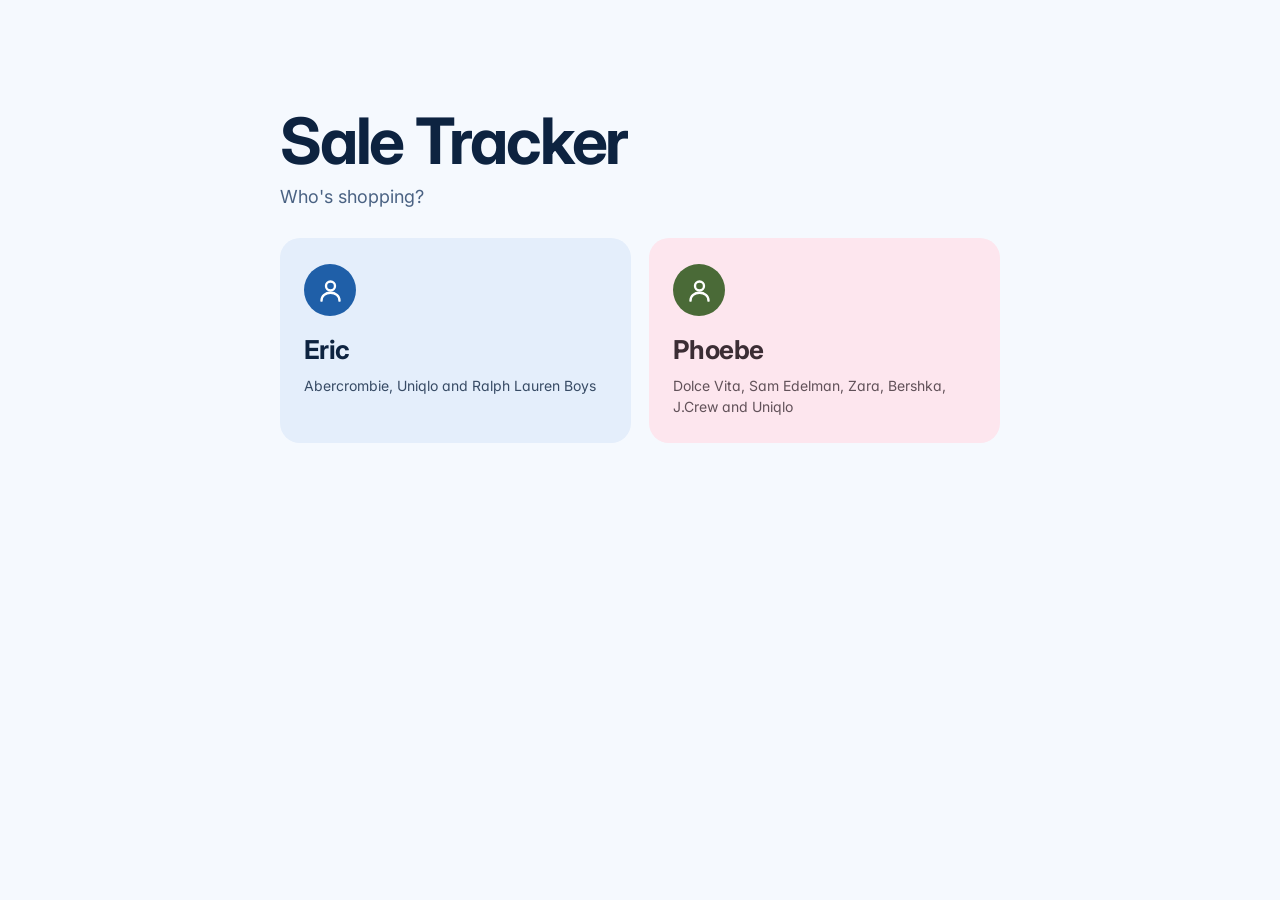
==== commit 22036f51: "Fix audit findings; categories are now checkboxes Checkbox multi-select categories, search, per-stor" ====
--- a/index.html
+++ b/index.html
@@ -5,8 +5,8 @@
 <meta name="viewport" content="width=device-width,initial-scale=1">
 <title>Sale Tracker</title>
 <meta name="description" content="Daily price tracker for Abercrombie men's XS clearance: 60%+ off, new arrivals, price drops and favorites.">
-<meta name="theme-color" content="#fafaf8" media="(prefers-color-scheme: light)">
-<meta name="theme-color" content="#141413" media="(prefers-color-scheme: dark)">
+<meta name="theme-color" content="#fafaf8">
+<meta name="color-scheme" content="light">
 <meta property="og:type" content="website">
 <meta property="og:title" content="Sale Tracker">
 <meta property="og:description" content="Daily price tracker for Abercrombie men's XS clearance: 60%+ off, new arrivals, price drops and favorites.">
@@ -18,14 +18,12 @@
 <link rel="stylesheet" href="styles.css">
 </head>
 <body>
-<header class="top"><div class="bar">
-<div class="lead"><div class="brand"><span class="logo" aria-hidden="true">%</span><h1 id="ttl">Sale Tracker</h1></div></div>
-</div></header>
-<main class="wrap">
-<p class="intro">Pick a section</p>
-<div class="spacegrid">
-<a class="spacecard" href="eric/"><b>Eric</b><span>Abercrombie, Uniqlo and Ralph Lauren Boys sale tracker</span></a>
-<a class="spacecard" href="phoebe/"><b>Phoebe</b><span>Dolce Vita, Sam Edelman, Zara, Bershka, J.Crew and Uniqlo sale tracker</span></a>
+<main class="landing">
+<h1>Sale Tracker</h1>
+<p class="lsub">Who's shopping?</p>
+<div class="persons">
+<a class="pcard eric" href="eric/"><span class="pava"><svg viewBox="0 0 24 24" aria-hidden="true"><circle cx="12" cy="8" r="4"/><path d="M4 21c0-4.4 3.6-7 8-7s8 2.6 8 7"/></svg></span><b>Eric</b><span>Abercrombie, Uniqlo and Ralph Lauren Boys</span></a>
+<a class="pcard phoebe" href="phoebe/"><span class="pava"><svg viewBox="0 0 24 24" aria-hidden="true"><circle cx="12" cy="8" r="4"/><path d="M4 21c0-4.4 3.6-7 8-7s8 2.6 8 7"/></svg></span><b>Phoebe</b><span>Dolce Vita, Sam Edelman, Zara, Bershka, J.Crew and Uniqlo</span></a>
 </div>
 </main>
 </body>
--- a/styles.css
+++ b/styles.css
@@ -1,19 +1,11 @@
 /* ---------- themes: Eric = blues (default), Phoebe = pastel pink + matcha ---------- */
-:root{--bg:#f5f9fe;--fg:#0d2340;--mut:#4a6283;--card:#fff;--bd:#d6e2f2;--soft:#e4eefb;--soft2:#edf4fd;
+:root{color-scheme:light;--bg:#f5f9fe;--fg:#0d2340;--mut:#4a6283;--card:#fff;--bd:#d6e2f2;--soft:#e4eefb;--soft2:#edf4fd;
 --acc:#1f5fa8;--acc-ink:#fff;--acc-d:#0f3d7a;--tag-bg:#1f5fa8;--tag-fg:#fff;--price:#1f5fa8;
 --red:#c0262d;--grn:#1f7a45;--on-grn:#fff;--drop:#1f5fa8;--on-drop:#fff;
 --r:14px;--sh:0 10px 28px rgba(13,35,64,.10);--font:Inter,system-ui,-apple-system,"Segoe UI",Roboto,sans-serif}
 body.p-phoebe{--bg:#fff7fa;--fg:#3b2d34;--mut:#7a5c69;--card:#fff;--bd:#f0d6df;--soft:#fde6ee;--soft2:#eef4e4;
 --acc:#4a6a37;--acc-ink:#fff;--acc-d:#3f5c2d;--tag-bg:#f7c4d5;--tag-fg:#3b2d34;--price:#4a6a37;
 --grn:#4a6a37;--on-grn:#fff;--drop:#c2547a;--on-drop:#fff;--sh:0 10px 28px rgba(59,45,52,.10)}
-@media(prefers-color-scheme:dark){
-:root{color-scheme:dark;--bg:#0a1626;--fg:#e6f0fc;--mut:#93abc9;--card:#11233b;--bd:#223e63;--soft:#0f2038;--soft2:#13294a;
---acc:#6fb1ff;--acc-ink:#0a1626;--acc-d:#9cc9ff;--tag-bg:#6fb1ff;--tag-fg:#0a1626;--price:#7bb8ff;
---red:#ff7b80;--grn:#5fd18a;--on-grn:#08210f;--drop:#6fb1ff;--on-drop:#0a1626;--sh:0 10px 28px rgba(0,0,0,.5)}
-body.p-phoebe{--bg:#181215;--fg:#f7eaf0;--mut:#c9a9b6;--card:#231a1e;--bd:#3c2b33;--soft:#2a1d23;--soft2:#1f2a1b;
---acc:#a9c98f;--acc-ink:#1a2314;--acc-d:#c3dca9;--tag-bg:#f2a9c2;--tag-fg:#2a1820;--price:#b5d49b;
---grn:#a9c98f;--on-grn:#1a2314;--drop:#f2a9c2;--on-drop:#2a1820}}
-
 *{box-sizing:border-box}
 html{-webkit-text-size-adjust:100%}
 body{margin:0;background:var(--bg);color:var(--fg);font:15px/1.5 var(--font);-webkit-font-smoothing:antialiased;font-feature-settings:"cv11","ss01"}
@@ -24,26 +16,24 @@
 h2 .ct{color:var(--mut);font-weight:500;font-size:13px}
 
 /* ---------- layout: left rail + content ---------- */
-.shell{display:grid;grid-template-columns:272px minmax(0,1fr);min-height:100vh}
+.shell{display:grid;grid-template-columns:clamp(224px,22vw,272px) minmax(0,1fr);min-height:100vh}
 .rail{position:sticky;top:0;align-self:start;height:100vh;overflow-y:auto;background:var(--soft);padding:26px 20px 28px;display:flex;flex-direction:column;gap:24px}
 .who{display:flex;align-items:center;gap:12px;text-decoration:none;color:inherit;border-radius:14px}
 .ava{width:52px;height:52px;border-radius:50%;background:var(--acc);color:var(--acc-ink);display:grid;place-items:center;transition:transform .15s}
 .who:hover .ava{transform:scale(1.06)}
 .ava svg{width:27px;height:27px;fill:none;stroke:currentColor;stroke-width:2.1;stroke-linecap:round;stroke-linejoin:round}
 .wn{display:flex;flex-direction:column;line-height:1.25}.wn b{font-size:17px;font-weight:700}.wn i{font-style:normal;font-size:12px;color:var(--mut)}
-.rblock h3{font-size:11px;font-weight:700;letter-spacing:.09em;text-transform:uppercase;color:var(--mut);margin:0 0 8px 6px}
+.rh{display:block;font-size:12px;font-weight:700;letter-spacing:.08em;text-transform:uppercase;color:var(--mut);margin:0 0 8px 6px}
 .stores{display:flex;flex-direction:column;gap:4px;background:var(--card);border:1px solid var(--bd);border-radius:16px;padding:6px}
-.srow{display:flex;align-items:center;gap:11px;width:100%;padding:10px 12px;border:0;border-radius:11px;background:transparent;color:var(--fg);font-size:16px;font-weight:600;letter-spacing:-.005em;text-align:left;cursor:pointer;transition:background .15s}
+.srow{display:flex;align-items:center;gap:9px;width:100%;padding:10px 11px;border:0;border-radius:11px;background:transparent;color:var(--fg);font-size:15px;font-weight:600;letter-spacing:-.005em;text-align:left;cursor:pointer;transition:background .15s}
 .srow:hover{background:var(--soft)}
-.srow .sin{flex:none;width:28px;height:28px;border-radius:9px;background:var(--soft);color:var(--acc-d);display:grid;place-items:center;font-size:13px;font-weight:700}
+.srow .sin{flex:none;width:28px;height:28px;border-radius:9px;background:var(--soft);color:var(--fg);display:grid;place-items:center;font-size:13px;font-weight:700}
 .srow[aria-pressed=true]{background:var(--acc);color:var(--acc-ink);box-shadow:0 3px 10px color-mix(in srgb,var(--acc) 38%,transparent)}
 .srow[aria-pressed=true] .sin{background:rgba(255,255,255,.24);color:inherit}
+.rh .cv{float:right;color:var(--fg);letter-spacing:0;font-size:13px}
+.rblock input[type=range]{width:100%;accent-color:var(--acc);margin:4px 0 0}
 .rblock select{width:100%;border:1px solid var(--bd);border-radius:10px;background:var(--card);padding:10px 12px;font-size:14px}
 .cats{display:flex;flex-direction:column;gap:1px}
-.cat{display:flex;justify-content:space-between;gap:8px;width:100%;padding:7px 10px;border:0;border-radius:8px;background:transparent;font-size:14px;text-align:left;cursor:pointer}
-.cat i{font-style:normal;color:var(--mut)}.cat:hover{background:color-mix(in srgb,var(--card) 60%,transparent)}
-.cat[aria-pressed=true]{background:var(--card);color:var(--acc-d);font-weight:600}.cat[aria-pressed=true] i{color:inherit;opacity:.7}
-
 .content{min-width:0;padding:24px 44px 0 44px;display:flex;flex-direction:column}
 .topbar{display:flex;justify-content:space-between;align-items:flex-start;gap:20px;flex-wrap:wrap;min-height:44px}
 .tabs{display:flex;gap:4px;padding:3px;border:1px solid var(--bd);border-radius:99px;background:var(--card);margin-left:auto}
@@ -61,33 +51,37 @@
 .sico svg{width:19px;height:19px;fill:none;stroke:currentColor;stroke-width:2;stroke-linecap:round;stroke-linejoin:round}
 .sbody{min-width:0}
 .stop{display:flex;align-items:center;gap:8px;flex-wrap:wrap}
-.slabel{font-size:11px;font-weight:700;letter-spacing:.09em;text-transform:uppercase;color:var(--mut)}
+.slabel{font-size:12px;font-weight:700;letter-spacing:.09em;text-transform:uppercase;color:var(--mut)}
 .sstate{font-size:12px;font-weight:700;padding:1px 10px;border-radius:99px;background:var(--card);border:1px solid var(--bd)}
 .sale.yes .sstate{background:var(--acc);color:var(--acc-ink);border-color:transparent}
-.stext{margin-top:2px;font-size:13px;line-height:1.4;display:-webkit-box;-webkit-line-clamp:2;-webkit-box-orient:vertical;overflow:hidden}
+.stext{margin-top:2px;font-size:13px;line-height:1.4}
 .snote{margin-top:3px;font-size:12px;color:var(--mut)}
 .stale{border:1px solid color-mix(in srgb,var(--red) 40%,var(--bd));background:color-mix(in srgb,var(--red) 8%,var(--card));color:var(--red);border-radius:10px;padding:8px 12px;font-size:13px;margin:12px 0 0}
 .stale[hidden]{display:none}
 
 /* ---------- grid + cards ---------- */
-.grid{display:grid;grid-template-columns:repeat(auto-fill,minmax(158px,1fr));gap:14px}
-@media(min-width:900px){.grid{grid-template-columns:repeat(auto-fill,minmax(190px,1fr));gap:18px}}
-.card{background:var(--card);border:1px solid var(--bd);border-radius:var(--r);overflow:hidden;text-decoration:none;color:inherit;display:flex;flex-direction:column;transition:transform .2s,box-shadow .2s,border-color .2s}
+.grid{display:grid;grid-template-columns:repeat(var(--cols,4),minmax(0,1fr));gap:18px}
+@media(max-width:900px){.grid{gap:12px}}
+/* many boxes per row: tighter cards */
+body.dense .info{padding:7px 8px 9px;font-size:11px}body.dense .cl{display:none}body.dense .pr b{font-size:12px}body.dense .pr s{margin-left:4px}
+body.dense .tag{font-size:9.5px;padding:1px 6px;top:5px;left:5px}body.dense .tag.n,body.dense .tag.d{left:auto;right:5px}
+body.dense .ph .fav{width:26px;height:26px;right:5px;bottom:5px}body.dense .fav svg{width:15px;height:15px}
+.card{position:relative;background:var(--card);border:1px solid var(--bd);border-radius:var(--r);overflow:hidden;text-decoration:none;color:inherit;display:flex;flex-direction:column;transition:transform .2s,box-shadow .2s,border-color .2s}
 .card:hover{transform:translateY(-3px);box-shadow:var(--sh);border-color:color-mix(in srgb,var(--mut) 45%,var(--bd))}
 .ph{aspect-ratio:3/4;background:var(--soft);display:flex;align-items:center;justify-content:center;color:var(--mut);font-size:12px;position:relative;overflow:hidden}
 .ph img{width:100%;height:100%;object-fit:cover;display:block;transition:transform .4s}.card:hover .ph img{transform:scale(1.035)}
 .nop{font-size:12px;letter-spacing:.02em}
-.tag{position:absolute;top:8px;left:8px;font-size:11px;font-weight:650;padding:2px 9px;border-radius:99px;color:var(--tag-fg);background:var(--tag-bg);letter-spacing:.01em}
+.tag{position:absolute;top:8px;left:8px;font-size:12px;font-weight:650;padding:2px 9px;border-radius:99px;color:var(--tag-fg);background:var(--tag-bg);letter-spacing:.01em}
 .tag.n,.tag.d{left:auto;right:8px}.tag.n{background:var(--grn);color:var(--on-grn)}.tag.d{background:var(--drop);color:var(--on-drop)}
 .info{padding:10px 12px 12px;font-size:13px;display:flex;flex-direction:column;gap:1px}
-.nm{font-weight:550;line-height:1.3}.cl{color:var(--mut);font-size:12px;min-height:1.2em}
+.nm{font-weight:550;line-height:1.3;color:inherit;text-decoration:none}.card .nm::after{content:"";position:absolute;inset:0;z-index:1}.cl{color:var(--mut);font-size:12px;min-height:1.2em}
 .pr{margin-top:4px;font-variant-numeric:tabular-nums}.pr b{color:var(--price);font-weight:650;font-size:14px}.pr s{color:var(--mut);margin-left:6px}
 
 /* tracking icon */
-.fav{cursor:pointer;user-select:none;color:var(--mut);line-height:1;display:inline-flex;align-items:center;justify-content:center;vertical-align:middle}
+.fav{border:0;background:none;padding:0;cursor:pointer;user-select:none;color:var(--mut);line-height:1;display:inline-flex;align-items:center;justify-content:center;vertical-align:middle}
 .fav svg{width:18px;height:18px;display:block;fill:none;stroke:currentColor;stroke-width:2;stroke-linecap:round;stroke-linejoin:round}
 .fav[aria-pressed=true]{color:var(--acc)}
-.ph .fav{position:absolute;right:8px;bottom:8px;width:32px;height:32px;border-radius:50%;background:color-mix(in srgb,var(--card) 92%,transparent);box-shadow:0 1px 4px rgba(0,0,0,.18);transition:opacity .15s,transform .15s}
+.ph .fav{z-index:2;position:absolute;right:8px;bottom:8px;width:32px;height:32px;border-radius:50%;background:color-mix(in srgb,var(--card) 92%,transparent);box-shadow:0 1px 4px rgba(0,0,0,.18);transition:opacity .15s,transform .15s}
 .ph .fav:hover{transform:scale(1.08)}
 .ph .fav[aria-pressed=true]{background:var(--acc);color:var(--acc-ink);box-shadow:0 1px 4px rgba(0,0,0,.25)}
 @media(hover:hover){.card .fav{opacity:0}.card:hover .fav,.card .fav:focus-visible,.card .fav[aria-pressed=true]{opacity:1}}
@@ -107,7 +101,7 @@
 .tcount{margin:16px 0 14px}
 
 /* tracking history */
-.hist{margin-top:8px;display:flex;flex-direction:column;gap:3px}
+.hist{position:relative;z-index:2;margin-top:8px;display:flex;flex-direction:column;gap:3px}
 .spark{display:block;width:100%;height:32px;margin-bottom:2px}.spark polyline{fill:none;stroke:var(--acc);stroke-width:1.8;stroke-linejoin:round;stroke-linecap:round;vector-effect:non-scaling-stroke}
 .chg{font-weight:600}.chg.dn{color:var(--grn)}.chg.up{color:var(--red)}
 .hist details{margin:2px 0 0;padding:0;border:0}.hist summary{font-size:12px;font-weight:500;color:var(--mut)}.nw{white-space:nowrap}
@@ -127,7 +121,7 @@
 .tools{display:flex;flex-wrap:wrap;align-items:center;gap:8px;margin:14px 0}
 .tools input,.tools select{border:1px solid var(--bd);border-radius:10px;background:var(--card);padding:6px 10px;font-size:13px}
 .tw{overflow-x:auto}table{width:100%;min-width:520px;border-collapse:collapse;font-size:13px}
-th,td{text-align:left;padding:8px 8px;border-bottom:1px solid var(--bd)}th{cursor:pointer;color:var(--mut);font-weight:550;white-space:nowrap}th:hover{color:var(--fg)}td a{text-decoration:none}td a:hover{text-decoration:underline}
+th,td{text-align:left;padding:8px 8px;border-bottom:1px solid var(--bd)}th{color:var(--mut);font-weight:550;white-space:nowrap}th button{all:unset;cursor:pointer;border-radius:4px}th button:hover{color:var(--fg)}th button:focus-visible{outline:2px solid var(--acc);outline-offset:2px}th[aria-sort=ascending] button::after{content:' \2191'}th[aria-sort=descending] button::after{content:' \2193'}td a{text-decoration:none}td a:hover{text-decoration:underline}
 ul.l{list-style:none;padding:0;margin:0}ul.l li{padding:6px 0;border-bottom:1px solid var(--bd);font-size:13px}
 
 /* footer */
@@ -138,19 +132,7 @@
 @keyframes sh{to{background-position:-200% 0}}
 
 /* Tracking tab: the rail only keeps the person button */
-.trk #storebox,.trk #sortbox,.trk #catbox,.trk details.more,.trk .foot{display:none}
-
-/* ---------- landing page (root) ---------- */
-.top{border-bottom:1px solid var(--bd);background:var(--bg)}
-.bar{max-width:1120px;margin:0 auto;display:flex;align-items:center;gap:12px;min-height:61px;padding:10px 16px}
-.brand{display:flex;align-items:center;gap:10px}.logo{width:26px;height:26px;border-radius:8px;background:var(--acc);color:var(--acc-ink);font-weight:700;font-size:14px;display:grid;place-items:center}
-.brand h1{font-size:17px;font-weight:650;letter-spacing:-.01em;margin:0}
-.wrap{max-width:1120px;margin:0 auto;padding:18px 16px 72px}
-.spacegrid{display:grid;grid-template-columns:repeat(auto-fit,minmax(240px,1fr));gap:16px;margin-top:20px;max-width:720px}
-.spacecard{display:flex;flex-direction:column;gap:6px;padding:28px 24px;border:1px solid var(--bd);border-radius:var(--r);background:var(--card);text-decoration:none;color:inherit;transition:transform .2s,box-shadow .2s,border-color .2s}
-.spacecard:hover{transform:translateY(-3px);box-shadow:var(--sh);border-color:color-mix(in srgb,var(--mut) 45%,var(--bd))}
-.spacecard b{font-size:22px;font-weight:650;letter-spacing:-.01em}.spacecard span{color:var(--mut);font-size:13px}
-.wrap .intro{margin:0 0 4px;color:var(--mut);font-size:13px}
+.trk #storebox,.trk #searchbox,.trk #sortbox,.trk #catbox,.trk .ftoggle,.trk details.more,.trk .foot{display:none}  /* the boxes-per-row slider stays */
 
 /* ---------- small screens: the rail becomes a top block ---------- */
 @media(max-width:900px){
@@ -166,3 +148,83 @@
 .sale{max-width:none}
 }
 @media(prefers-reduced-motion:reduce){*{animation:none!important;transition:none!important}.card:hover{transform:none}}
+
+/* ---------- checkbox categories ---------- */
+.cat{display:flex;align-items:center;gap:10px;padding:6px 10px;border-radius:8px;font-size:14px;cursor:pointer;position:relative}
+.cat:hover{background:color-mix(in srgb,var(--card) 60%,transparent)}
+.cat input{position:absolute;opacity:0;width:1px;height:1px}
+.cat .box{flex:none;width:18px;height:18px;border-radius:5px;border:1.5px solid color-mix(in srgb,var(--mut) 55%,var(--bd));background:var(--card);display:grid;place-items:center;transition:background .15s,border-color .15s}
+.cat input:checked+.box{background:var(--acc);border-color:var(--acc)}
+.cat input:checked+.box::after{content:"";width:5px;height:9px;border:solid var(--acc-ink);border-width:0 2px 2px 0;transform:rotate(45deg) translate(-1px,-1px)}
+.cat input:focus-visible+.box{outline:2px solid var(--acc);outline-offset:2px}
+.cat .cn{flex:1}.cat i{font-style:normal;color:var(--mut)}
+.cat:has(input:checked) .cn{font-weight:600;color:var(--acc-d)}
+
+/* ---------- search, store counts, more, skip link ---------- */
+.rblock input[type=search]{width:100%;border:1px solid var(--bd);border-radius:10px;background:var(--card);padding:10px 12px;font-size:14px}
+.srow .nb{margin-left:auto;min-width:22px;padding:0 7px;border-radius:99px;background:var(--acc);color:var(--acc-ink);font-size:12px;font-weight:700;line-height:20px;text-align:center}
+.srow[aria-pressed=true] .nb{background:rgba(255,255,255,.28);color:inherit}
+.fbody{display:flex;flex-direction:column;gap:24px}
+.ftoggle{display:none}
+.linkbtn{border:0;background:none;color:var(--acc-d);font-size:12px;padding:4px 6px;margin:2px 0 0 -6px;cursor:pointer;text-decoration:underline}
+.morebtn{display:block;margin:20px auto 0;padding:10px 22px;border:1px solid var(--bd);border-radius:99px;background:var(--card);cursor:pointer;font-size:14px;font-weight:500}
+.morebtn:hover{border-color:var(--mut)}.morebtn i{font-style:normal;color:var(--mut)}
+.skip{position:absolute;left:-9999px;top:8px}.skip:focus{left:8px;z-index:100;background:var(--card);color:var(--fg);padding:8px 14px;border-radius:8px;box-shadow:var(--sh)}
+.sr{position:absolute;width:1px;height:1px;overflow:hidden;clip:rect(0 0 0 0);white-space:nowrap}
+.cl{overflow-wrap:anywhere}
+main:focus{outline:none}
+
+/* ---------- landing page (root) ---------- */
+.landing{max-width:760px;margin:0 auto;padding:12vh 20px 60px}
+.landing h1{font-size:clamp(40px,8vw,64px);line-height:1.02;font-weight:700;letter-spacing:-.035em;margin:0}
+.lsub{margin:10px 0 28px;color:var(--mut);font-size:18px}
+.persons{display:grid;grid-template-columns:repeat(auto-fit,minmax(260px,1fr));gap:18px}
+.pcard{display:flex;flex-direction:column;gap:6px;padding:26px 24px;border-radius:20px;text-decoration:none;transition:transform .2s,box-shadow .2s}
+.pcard b{font-size:26px;font-weight:700;letter-spacing:-.02em}.pcard>span:last-child{font-size:14px;opacity:.8}
+.pcard:hover{transform:translateY(-3px);box-shadow:var(--sh)}
+.pava{width:52px;height:52px;border-radius:50%;display:grid;place-items:center;margin-bottom:8px}
+.pava svg{width:27px;height:27px;fill:none;stroke:currentColor;stroke-width:2.1;stroke-linecap:round;stroke-linejoin:round}
+.pcard.eric{background:#e4eefb;color:#0d2340}.pcard.eric .pava{background:#1f5fa8;color:#fff}
+.pcard.phoebe{background:#fde6ee;color:#3b2d34}.pcard.phoebe .pava{background:#4a6a37;color:#fff}
+
+/* ---------- touch screens: bigger targets ---------- */
+@media(pointer:coarse){
+.srow{min-height:48px}
+.cat{min-height:44px}
+.tabs button{min-height:44px;padding:0 18px}
+details.sec>summary{min-height:48px}
+.ph .fav{width:44px;height:44px;right:6px;bottom:6px}.fav svg{width:20px;height:20px}
+body.dense .ph .fav{width:36px;height:36px}body.dense .fav svg{width:17px;height:17px}
+td .fav{width:44px;height:44px}
+.rblock select,.rblock input[type=search],.tools input,.tools select{min-height:44px}
+.rblock input[type=range]{height:44px}
+.ftoggle,.morebtn,.linkbtn{min-height:44px}
+.row{padding:12px 0}
+}
+
+/* ---------- short windows: tighter rail ---------- */
+@media(max-height:760px) and (min-width:901px){
+.rail{padding:16px 16px 18px;gap:14px}
+.fbody{gap:14px}
+.ava{width:42px;height:42px}.ava svg{width:22px;height:22px}
+.srow{padding:6px 10px;font-size:15px}.srow .sin{width:24px;height:24px;font-size:12px}
+.stores{gap:2px}.cat{padding:3px 10px}.rh{margin-bottom:5px}
+.rblock select,.rblock input[type=search]{padding:7px 10px}
+}
+
+/* ---------- small screens: compact top block with a Filters button ---------- */
+@media(max-width:900px){
+.ava{width:44px;height:44px}.ava svg{width:23px;height:23px}
+.who .wn b{font-size:16px}
+.ftoggle{display:flex;align-items:center;justify-content:space-between;width:100%;min-height:44px;padding:0 16px;border:1px solid var(--bd);border-radius:12px;background:var(--card);font-size:15px;font-weight:600;cursor:pointer}
+.ftoggle::after{content:"";width:8px;height:8px;border-right:2px solid var(--mut);border-bottom:2px solid var(--mut);transform:rotate(45deg);margin:-4px 2px 0 8px;transition:transform .2s}
+.rail.open .ftoggle::after{transform:rotate(-135deg);margin-top:4px}
+.ftoggle .fc{margin-left:auto;background:var(--acc);color:var(--acc-ink);border-radius:99px;min-width:22px;padding:0 7px;font-size:12px;line-height:20px;text-align:center}
+.ftoggle .fc[hidden]{display:none}
+.fbody{display:none}
+.rail.open .fbody{display:flex}
+.trk .fbody{display:flex}
+.cats{flex-direction:column;overflow:visible}
+.cat{width:auto;border:0;background:transparent;border-radius:8px;padding:6px 10px}
+.rail{gap:14px}
+}
